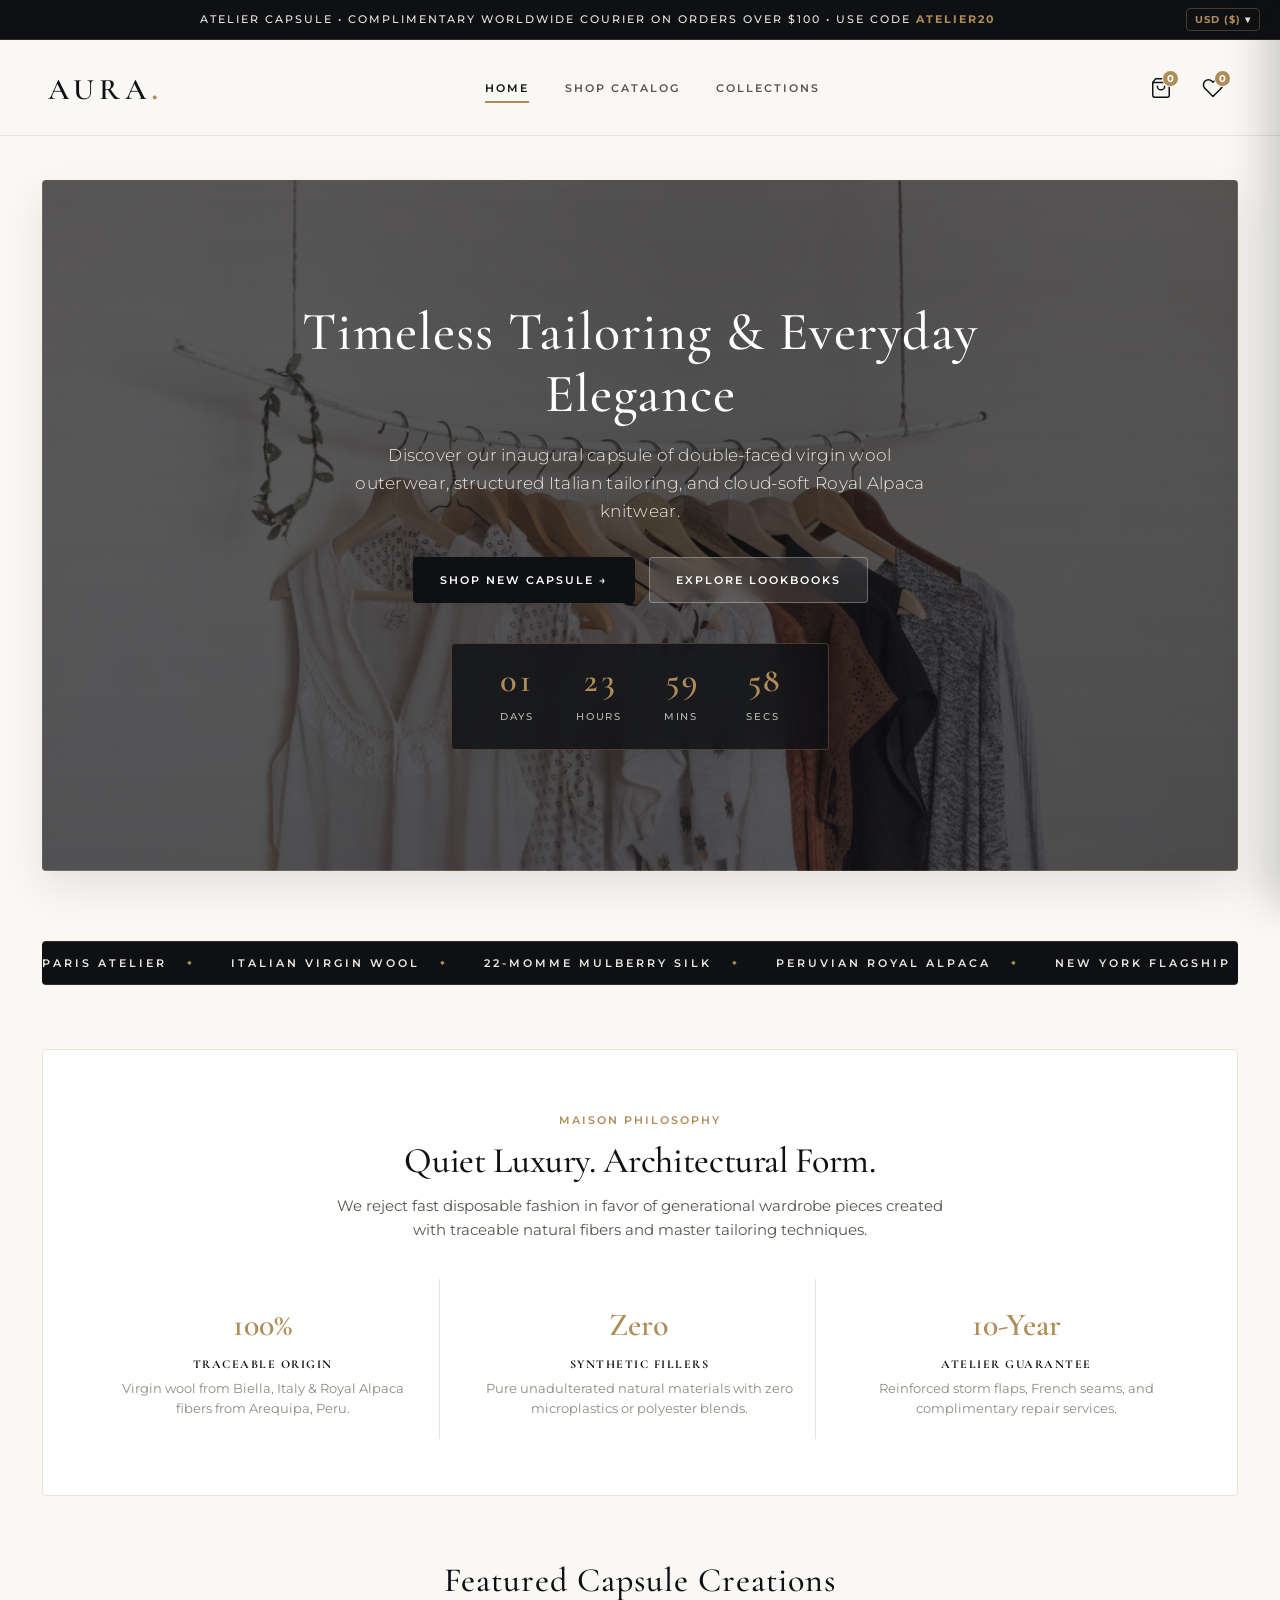
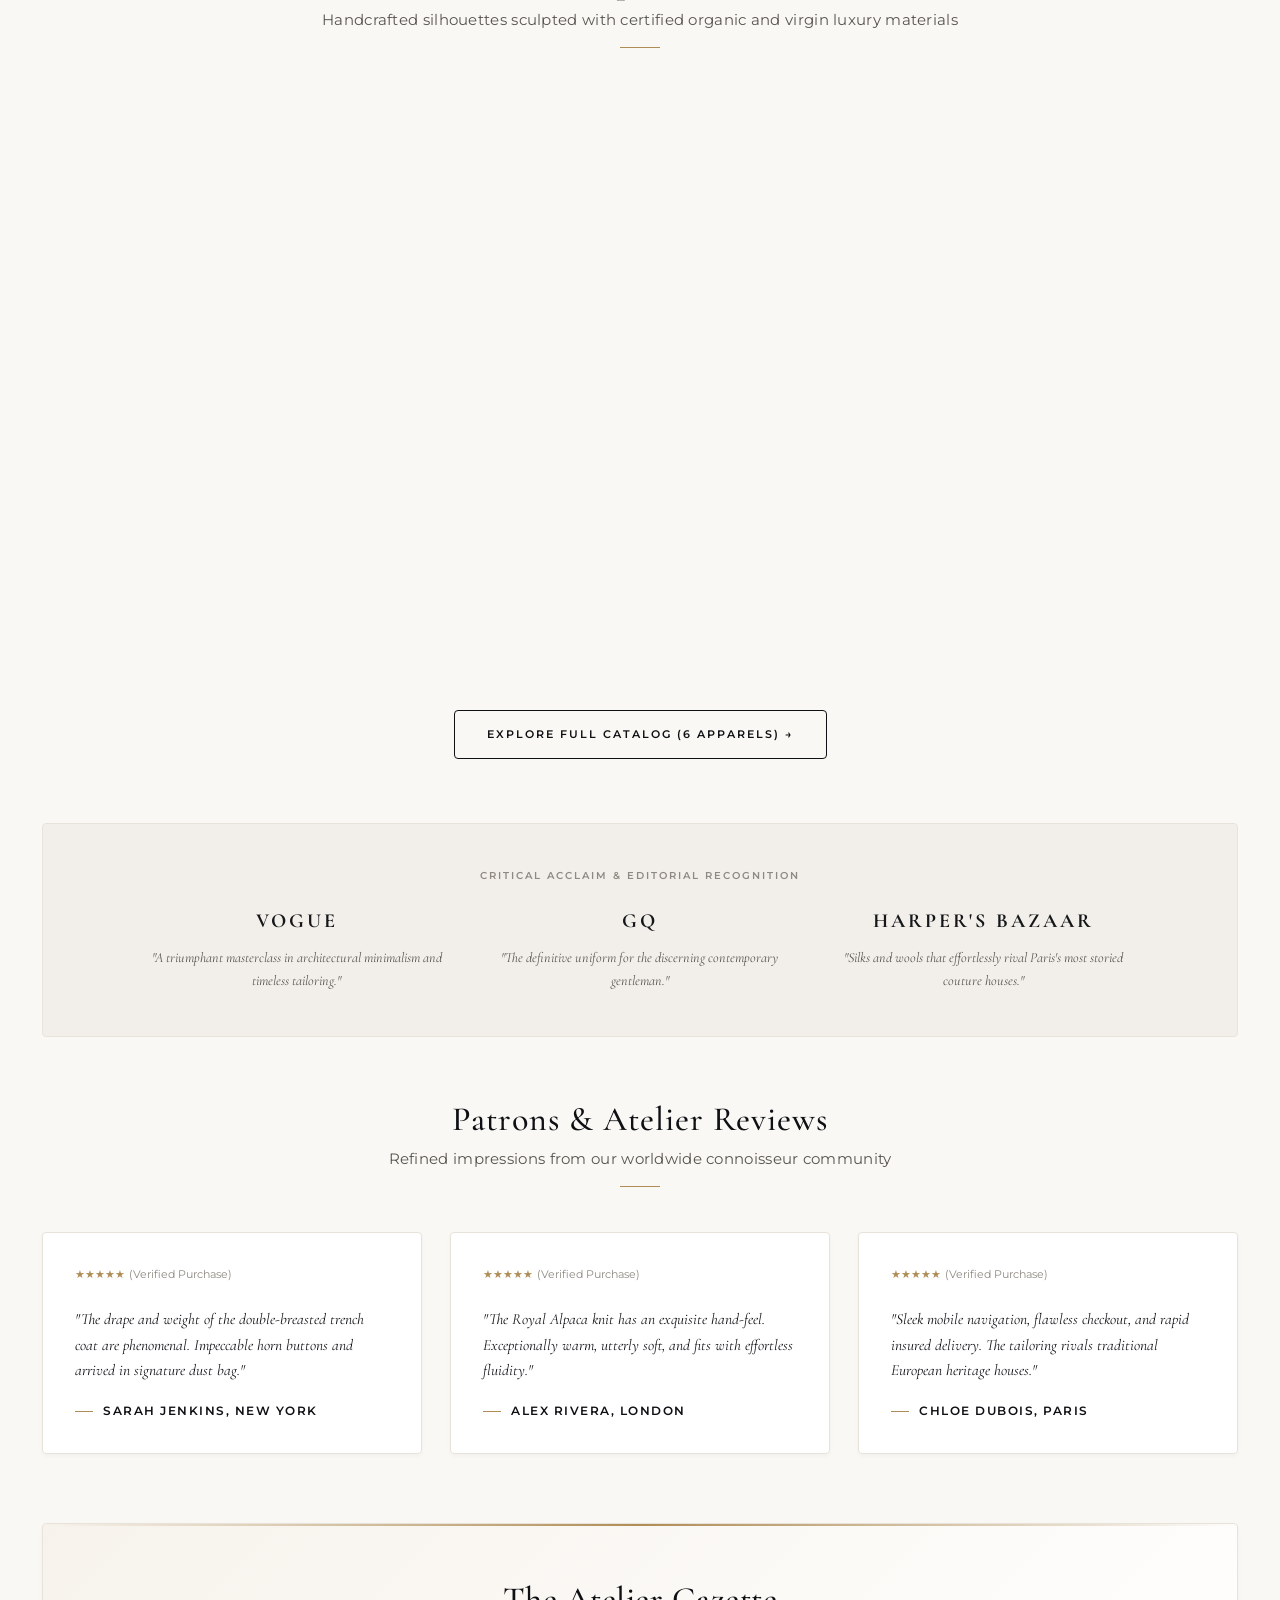
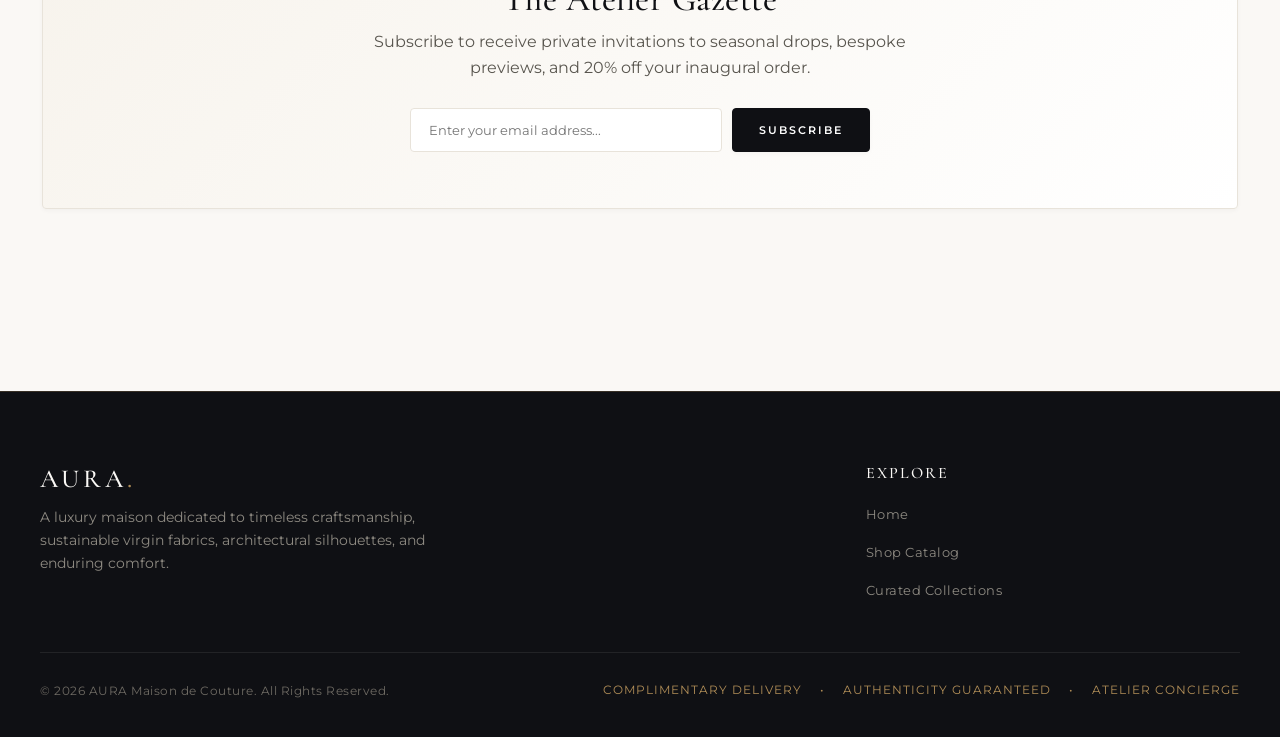
==== index.html @ 62676666 "feat: Elevate to award-winning multi-page luxury shopping experience with currency conversion, secon" ====
<!DOCTYPE html>
<html lang="en">
<head>
  <meta charset="UTF-8" />
  <meta name="viewport" content="width=device-width, initial-scale=1.0" />
  <title>AURA — Haute Couture &amp; Modern Luxury Maison</title>
  <meta name="description" content="Discover AURA: Haute couture tailoring, virgin wool outerwear, Mulberry silk garments, and luxury daily essentials." />
  <link rel="stylesheet" href="css/main.css" />
</head>
<body>

  <!-- Top Announcement Promo Bar with Luxury Currency Switcher -->
  <div class="promo-bar">
    <div class="promo-bar-container">
      <div class="promo-bar-text">
        Atelier Capsule • Complimentary Worldwide Courier on Orders Over $100 • Use Code <span>ATELIER20</span>
      </div>
      <div class="currency-selector">
        <button class="currency-btn" onclick="window.__aura.toggleCurrencyDropdown()" aria-label="Currency Selector">
          <span id="current-currency-label">USD ($)</span> ▾
        </button>
        <div class="currency-dropdown" id="currency-dropdown">
          <button type="button" onclick="window.__aura.setCurrency('USD')">USD ($) — United States</button>
          <button type="button" onclick="window.__aura.setCurrency('EUR')">EUR (€) — European Union</button>
          <button type="button" onclick="window.__aura.setCurrency('GBP')">GBP (£) — United Kingdom</button>
        </div>
      </div>
    </div>
  </div>

  <!-- Navigation Bar -->
  <header class="navbar">
    <a href="index.html" class="logo">AURA<span>.</span></a>
    
    <!-- Mobile Hamburger Button -->
    <button class="hamburger-btn" id="hamburger-btn" onclick="window.__aura.toggleMobileMenu()" aria-label="Toggle Navigation Menu">
      <span></span>
      <span></span>
      <span></span>
    </button>

    <!-- Nav Links (Desktop row / Mobile drawer) -->
    <nav class="nav-links" id="nav-links">
      <a href="index.html" class="active">Home</a>
      <a href="shop.html">Shop Catalog</a>
      <a href="collections.html">Collections</a>
    </nav>

    <!-- Cart & Wishlist Actions -->
    <div class="nav-actions">
      <!-- Shopping Bag Button -->
      <button class="nav-icon-btn" onclick="window.__aura.openCart()" aria-label="View Shopping Bag">
        <svg viewBox="0 0 24 24" fill="none" stroke="currentColor" stroke-width="1.8" stroke-linecap="round" stroke-linejoin="round">
          <path d="M6 2L3 6v14a2 2 0 0 0 2 2h14a2 2 0 0 0 2-2V6l-3-4z"></path>
          <line x1="3" y1="6" x2="21" y2="6"></line>
          <path d="M16 10a4 4 0 0 1-8 0"></path>
        </svg>
        <span class="nav-badge" id="cart-badge">0</span>
      </button>

      <!-- Wishlist Button -->
      <button class="nav-icon-btn" onclick="window.__aura.showWishlistAlert()" aria-label="View Wishlist">
        <svg viewBox="0 0 24 24" fill="none" stroke="currentColor" stroke-width="1.8" stroke-linecap="round" stroke-linejoin="round">
          <path d="M20.84 4.61a5.5 5.5 0 0 0-7.78 0L12 5.67l-1.06-1.06a5.5 5.5 0 0 0-7.78 7.78l1.06 1.06L12 21.23l7.78-7.78 1.06-1.06a5.5 5.5 0 0 0 0-7.78z"></path>
        </svg>
        <span class="nav-badge" id="wishlist-badge">0</span>
      </button>
    </div>
  </header>

  <!-- Mobile Nav Backdrop -->
  <div class="nav-backdrop" id="nav-backdrop"></div>

  <!-- Main Content Container -->
  <main class="container">
    
    <!-- Hero Banner with Countdown Timer -->
    <section class="hero reveal-on-scroll">
      <h1>Timeless Tailoring &amp; Everyday Elegance</h1>
      <p>Discover our inaugural capsule of double-faced virgin wool outerwear, structured Italian tailoring, and cloud-soft Royal Alpaca knitwear.</p>
      
      <div class="hero-actions">
        <a href="shop.html" class="btn btn-primary">Shop New Capsule →</a>
        <a href="collections.html" class="btn btn-hero-ghost">Explore Lookbooks</a>
      </div>

      <!-- Countdown Timer Box -->
      <div class="countdown-box">
        <div class="time-item">
          <span id="cd-days">02</span>
          <small>Days</small>
        </div>
        <div class="time-item">
          <span id="cd-hours">12</span>
          <small>Hours</small>
        </div>
        <div class="time-item">
          <span id="cd-mins">45</span>
          <small>Mins</small>
        </div>
        <div class="time-item">
          <span id="cd-secs">30</span>
          <small>Secs</small>
        </div>
      </div>
    </section>

    <!-- Infinitely Scrolling Luxury Ticker Marquee -->
    <div class="marquee-strip reveal-on-scroll" style="margin-bottom: clamp(36px, 6vw, 64px); border-radius: var(--radius-sm);">
      <div class="marquee-content">
        <span class="marquee-item">Paris Atelier</span>
        <span class="marquee-item">Italian Virgin Wool</span>
        <span class="marquee-item">22-Momme Mulberry Silk</span>
        <span class="marquee-item">Peruvian Royal Alpaca</span>
        <span class="marquee-item">New York Flagship</span>
        <span class="marquee-item">Handcrafted Tailoring</span>
        <span class="marquee-item">Milan Fashion House</span>
        <span class="marquee-item">Complimentary Worldwide Courier</span>
        <!-- Duplicate for seamless loop -->
        <span class="marquee-item">Paris Atelier</span>
        <span class="marquee-item">Italian Virgin Wool</span>
        <span class="marquee-item">22-Momme Mulberry Silk</span>
        <span class="marquee-item">Peruvian Royal Alpaca</span>
        <span class="marquee-item">New York Flagship</span>
        <span class="marquee-item">Handcrafted Tailoring</span>
        <span class="marquee-item">Milan Fashion House</span>
        <span class="marquee-item">Complimentary Worldwide Courier</span>
      </div>
    </div>

    <!-- Editorial Craftsmanship Philosophy -->
    <section class="reveal-on-scroll" style="background: var(--bg-card); border: 1px solid var(--border-color); border-radius: var(--radius-sm); padding: clamp(32px, 5vw, 56px) clamp(20px, 4vw, 44px); margin-bottom: clamp(36px, 6vw, 64px);">
      <div style="text-align: center; max-width: 640px; margin: 0 auto 36px;">
        <span style="font-size: 10.5px; font-weight: 600; letter-spacing: 2px; text-transform: uppercase; color: var(--accent);">Maison Philosophy</span>
        <h2 style="font-family: var(--font-serif); font-size: clamp(24px, 4vw, 36px); font-weight: 500; margin: 8px 0 12px;">Quiet Luxury. Architectural Form.</h2>
        <p style="color: var(--text-secondary); font-size: 14.5px; line-height: 1.7;">We reject fast disposable fashion in favor of generational wardrobe pieces created with traceable natural fibers and master tailoring techniques.</p>
      </div>

      <div style="display: grid; grid-template-columns: repeat(auto-fit, minmax(260px, 1fr)); gap: 24px; text-align: center;">
        <div style="padding: 20px; border-right: 1px solid var(--border-color);">
          <div style="font-family: var(--font-serif); font-size: 32px; font-weight: 600; color: var(--accent); margin-bottom: 6px;">100%</div>
          <h4 style="font-size: 12px; font-weight: 700; letter-spacing: 1.5px; text-transform: uppercase; margin-bottom: 6px;">Traceable Origin</h4>
          <p style="font-size: 13px; color: var(--text-muted); line-height: 1.6;">Virgin wool from Biella, Italy &amp; Royal Alpaca fibers from Arequipa, Peru.</p>
        </div>
        <div style="padding: 20px; border-right: 1px solid var(--border-color);">
          <div style="font-family: var(--font-serif); font-size: 32px; font-weight: 600; color: var(--accent); margin-bottom: 6px;">Zero</div>
          <h4 style="font-size: 12px; font-weight: 700; letter-spacing: 1.5px; text-transform: uppercase; margin-bottom: 6px;">Synthetic Fillers</h4>
          <p style="font-size: 13px; color: var(--text-muted); line-height: 1.6;">Pure unadulterated natural materials with zero microplastics or polyester blends.</p>
        </div>
        <div style="padding: 20px;">
          <div style="font-family: var(--font-serif); font-size: 32px; font-weight: 600; color: var(--accent); margin-bottom: 6px;">10-Year</div>
          <h4 style="font-size: 12px; font-weight: 700; letter-spacing: 1.5px; text-transform: uppercase; margin-bottom: 6px;">Atelier Guarantee</h4>
          <p style="font-size: 13px; color: var(--text-muted); line-height: 1.6;">Reinforced storm flaps, French seams, and complimentary repair services.</p>
        </div>
      </div>
    </section>

    <!-- Trending Styles Section -->
    <section>
      <div class="section-header reveal-on-scroll">
        <h2>Featured Capsule Creations</h2>
        <p>Handcrafted silhouettes sculpted with certified organic and virgin luxury materials</p>
      </div>

      <!-- 4 Product Cards rendered dynamically by home.page.js -->
      <div class="product-grid" id="home-products"></div>

      <div style="text-align: center; margin-bottom: clamp(36px, 6vw, 64px);">
        <a href="shop.html" class="btn btn-secondary" style="padding: 14px 32px;">Explore Full Catalog (6 Apparels) →</a>
      </div>
    </section>

    <!-- Press Acclaim Recognition Bar -->
    <section class="reveal-on-scroll" style="background: var(--bg-surface); border-radius: var(--radius-sm); border: 1px solid var(--border-color); padding: clamp(28px, 4vw, 44px) 24px; margin-bottom: clamp(36px, 6vw, 64px); text-align: center;">
      <span style="font-size: 10px; font-weight: 600; letter-spacing: 2px; text-transform: uppercase; color: var(--text-muted); display: block; margin-bottom: 20px;">Critical Acclaim &amp; Editorial Recognition</span>
      <div style="display: grid; grid-template-columns: repeat(auto-fit, minmax(260px, 1fr)); gap: 30px; max-width: 1000px; margin: 0 auto;">
        <div>
          <div style="font-family: var(--font-serif); font-size: 20px; font-weight: 700; letter-spacing: 3px; margin-bottom: 8px;">VOGUE</div>
          <p style="font-family: var(--font-serif); font-style: italic; font-size: 14px; color: var(--text-secondary);">"A triumphant masterclass in architectural minimalism and timeless tailoring."</p>
        </div>
        <div>
          <div style="font-family: var(--font-serif); font-size: 20px; font-weight: 700; letter-spacing: 3px; margin-bottom: 8px;">GQ</div>
          <p style="font-family: var(--font-serif); font-style: italic; font-size: 14px; color: var(--text-secondary);">"The definitive uniform for the discerning contemporary gentleman."</p>
        </div>
        <div>
          <div style="font-family: var(--font-serif); font-size: 20px; font-weight: 700; letter-spacing: 3px; margin-bottom: 8px;">HARPER'S BAZAAR</div>
          <p style="font-family: var(--font-serif); font-style: italic; font-size: 14px; color: var(--text-secondary);">"Silks and wools that effortlessly rival Paris's most storied couture houses."</p>
        </div>
      </div>
    </section>

    <!-- Client Testimonials Section -->
    <section>
      <div class="section-header reveal-on-scroll">
        <h2>Patrons &amp; Atelier Reviews</h2>
        <p>Refined impressions from our worldwide connoisseur community</p>
      </div>

      <div class="testimonials-grid">
        <div class="testimonial-card reveal-on-scroll">
          <div class="product-rating">★★★★★ <span>(Verified Purchase)</span></div>
          <p class="testimonial-quote">"The drape and weight of the double-breasted trench coat are phenomenal. Impeccable horn buttons and arrived in signature dust bag."</p>
          <div class="testimonial-author">Sarah Jenkins, New York</div>
        </div>

        <div class="testimonial-card reveal-on-scroll">
          <div class="product-rating">★★★★★ <span>(Verified Purchase)</span></div>
          <p class="testimonial-quote">"The Royal Alpaca knit has an exquisite hand-feel. Exceptionally warm, utterly soft, and fits with effortless fluidity."</p>
          <div class="testimonial-author">Alex Rivera, London</div>
        </div>

        <div class="testimonial-card reveal-on-scroll">
          <div class="product-rating">★★★★★ <span>(Verified Purchase)</span></div>
          <p class="testimonial-quote">"Sleek mobile navigation, flawless checkout, and rapid insured delivery. The tailoring rivals traditional European heritage houses."</p>
          <div class="testimonial-author">Chloe Dubois, Paris</div>
        </div>
      </div>
    </section>

    <!-- Newsletter VIP Section -->
    <section class="newsletter-box reveal-on-scroll">
      <h2>The Atelier Gazette</h2>
      <p>Subscribe to receive private invitations to seasonal drops, bespoke previews, and 20% off your inaugural order.</p>
      
      <form class="newsletter-form" onsubmit="event.preventDefault(); window.__aura.showWishlistAlert ? alert('Welcome to the Atelier Circle. Use code ATELIER20 at checkout for 20% off.') : null;">
        <input type="email" class="newsletter-input" placeholder="Enter your email address..." required aria-label="Email Address" />
        <button type="submit" class="btn btn-primary">Subscribe</button>
      </form>
    </section>

  </main>

  <!-- Site Footer -->
  <footer class="site-footer">
    <div class="footer-content">
      <div class="footer-col">
        <h3>AURA<span>.</span></h3>
        <p>
          A luxury maison dedicated to timeless craftsmanship, sustainable virgin fabrics, architectural silhouettes, and enduring comfort.
        </p>
      </div>

      <div class="footer-col">
        <h4>Explore</h4>
        <ul class="footer-links">
          <li><a href="index.html">Home</a></li>
          <li><a href="shop.html">Shop Catalog</a></li>
          <li><a href="collections.html">Curated Collections</a></li>
        </ul>
      </div>
    </div>

    <div class="footer-bottom">
      <div>&copy; 2026 AURA Maison de Couture. All Rights Reserved.</div>
      <div class="footer-badges">
        <span>Complimentary Delivery</span>
        <span>•</span>
        <span>Authenticity Guaranteed</span>
        <span>•</span>
        <span>Atelier Concierge</span>
      </div>
    </div>
  </footer>

  <!-- Slide-out Shopping Cart Drawer -->
  <div class="drawer-backdrop" id="drawer-backdrop" onclick="window.__aura.closeCart()"></div>
  <aside class="cart-drawer" id="cart-drawer" aria-label="Shopping Bag">
    <div class="drawer-header">
      <h3>Shopping Bag</h3>
      <button class="drawer-close-btn" onclick="window.__aura.closeCart()" aria-label="Close Shopping Bag">&times;</button>
    </div>
    <div id="cart-shipping-notice"></div>
    <div class="drawer-body" id="cart-items-list"></div>
    <div class="drawer-footer">
      <div class="cart-total-row">
        <span>Subtotal</span>
        <span id="cart-total-price">$0.00</span>
      </div>
      <div class="cart-tax-note">Complimentary signature packaging &amp; insured courier delivery included</div>
      <button class="btn btn-primary" style="width: 100%; padding: 15px;" onclick="window.__aura.checkout()">
        Proceed to Checkout →
      </button>
    </div>
  </aside>

  <!-- Toast Notification Container -->
  <div class="toast-container" id="toast-container"></div>

  <!-- Master JavaScript ES Module Entry Point -->
  <script type="module" src="js/app.js"></script>
</body>
</html>
---- css/main.css ----
/*
  =============================================
  MASTER STYLESHEET BUNDLE (main.css)
  
  Imports all stylesheets in the proper architectural order:
  1. Base layer (Variables, Reset)
  2. Components layer (Navbar, Buttons, Cards, Drawer, Marquee, Modal, Toast, Footer)
  3. Pages layer (Home, Shop, Product, Collections)
  =============================================
*/

/* 1. Base Layer */
@import url("./base/variables.css");
@import url("./base/reset.css");

/* 2. Components Layer */
@import url("./components/navbar.css");
@import url("./components/buttons.css");
@import url("./components/product-card.css");
@import url("./components/cart-drawer.css");
@import url("./components/marquee.css");
@import url("./components/modal.css");
@import url("./components/toast.css");
@import url("./components/footer.css");

/* 3. Pages Layer */
@import url("./pages/home.css");
@import url("./pages/shop.css");
@import url("./pages/product.css");
@import url("./pages/collections.css");
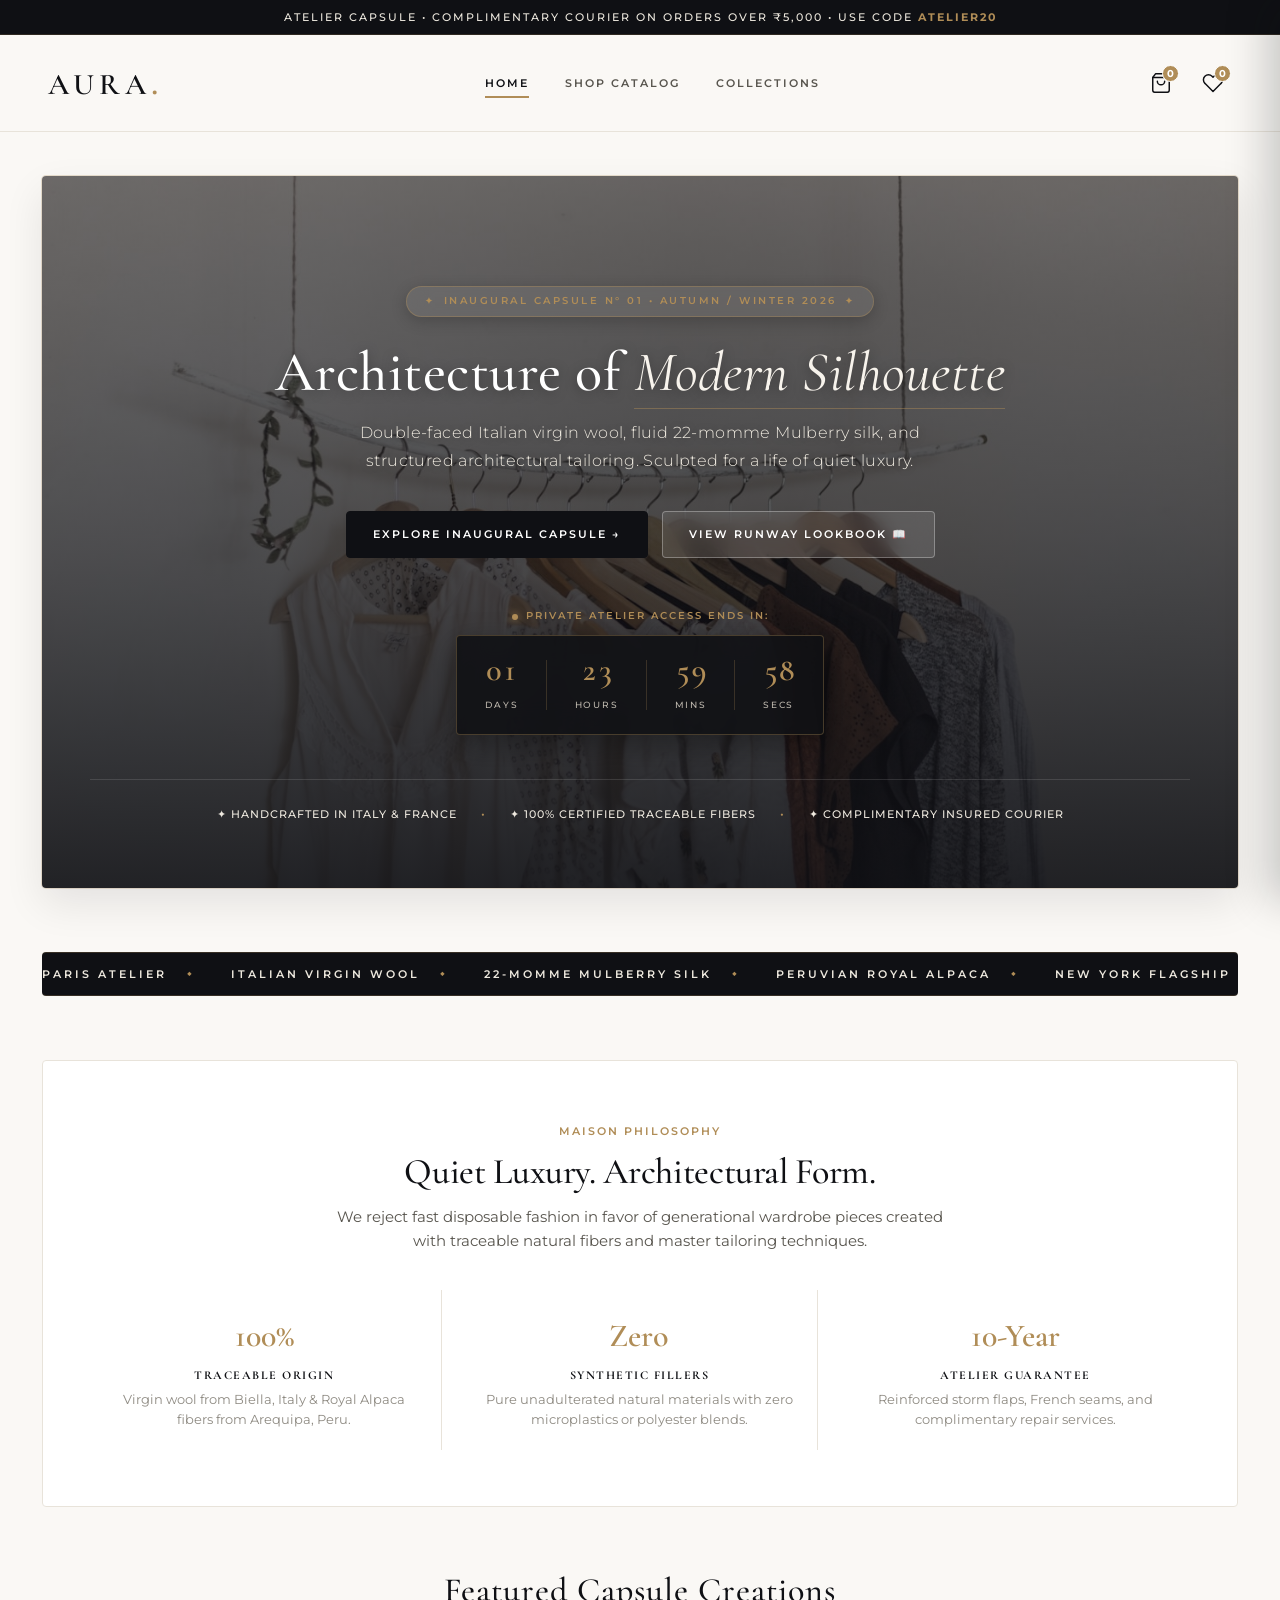
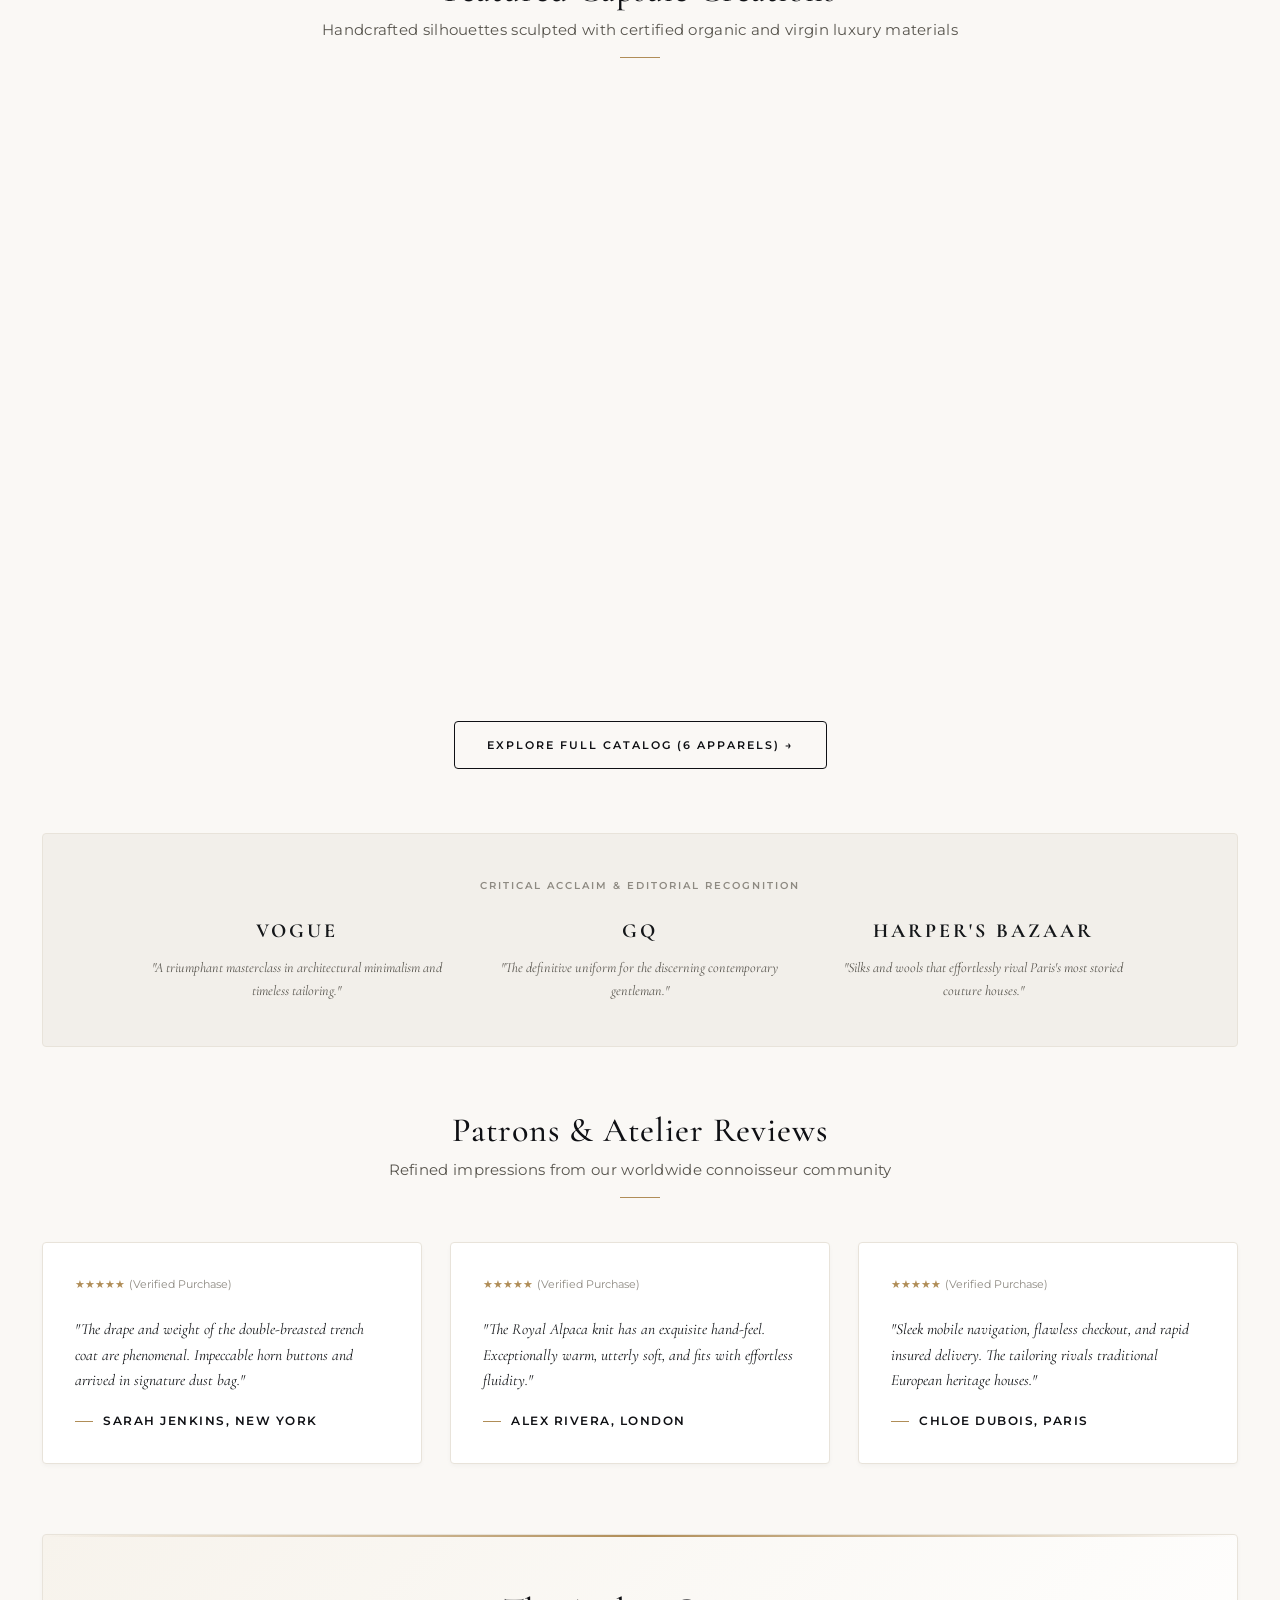
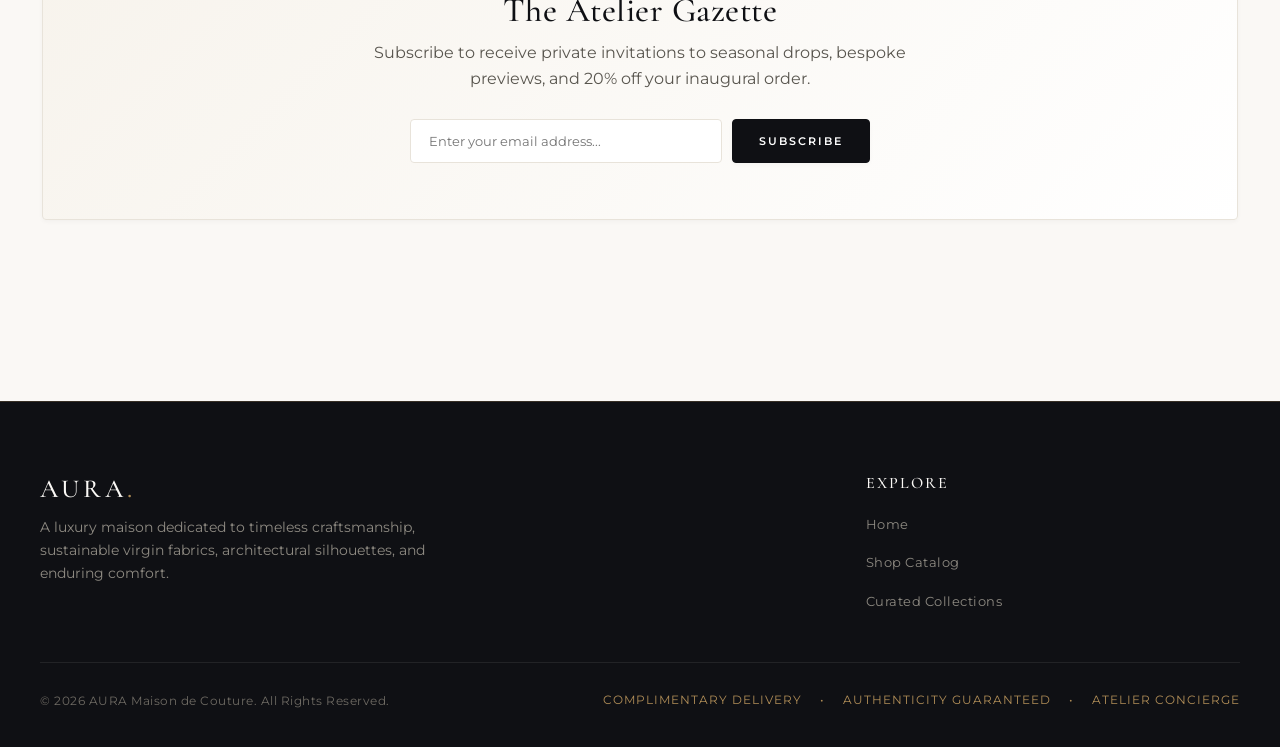
==== commit 426eef80: "feat: Switch pricing exclusively to INR and eliminate mobile horizontal scroll" ====
--- a/index.html
+++ b/index.html
@@ -9,21 +9,11 @@
 </head>
 <body>
 
-  <!-- Top Announcement Promo Bar with Luxury Currency Switcher -->
+  <!-- Top Announcement Promo Bar -->
   <div class="promo-bar">
     <div class="promo-bar-container">
       <div class="promo-bar-text">
-        Atelier Capsule • Complimentary Worldwide Courier on Orders Over $100 • Use Code <span>ATELIER20</span>
-      </div>
-      <div class="currency-selector">
-        <button class="currency-btn" onclick="window.__aura.toggleCurrencyDropdown()" aria-label="Currency Selector">
-          <span id="current-currency-label">USD ($)</span> ▾
-        </button>
-        <div class="currency-dropdown" id="currency-dropdown">
-          <button type="button" onclick="window.__aura.setCurrency('USD')">USD ($) — United States</button>
-          <button type="button" onclick="window.__aura.setCurrency('EUR')">EUR (€) — European Union</button>
-          <button type="button" onclick="window.__aura.setCurrency('GBP')">GBP (£) — United Kingdom</button>
-        </div>
+        Atelier Capsule • Complimentary Courier on Orders Over ₹5,000 • Use Code <span>ATELIER20</span>
       </div>
     </div>
   </div>
@@ -74,34 +64,52 @@
   <!-- Main Content Container -->
   <main class="container">
     
-    <!-- Hero Banner with Countdown Timer -->
+    <!-- Elevated Haute Couture Hero Banner with Countdown Timer -->
     <section class="hero reveal-on-scroll">
-      <h1>Timeless Tailoring &amp; Everyday Elegance</h1>
-      <p>Discover our inaugural capsule of double-faced virgin wool outerwear, structured Italian tailoring, and cloud-soft Royal Alpaca knitwear.</p>
+      <div class="hero-capsule-tag">
+        <span>✦</span> INAUGURAL CAPSULE N° 01 • AUTUMN / WINTER 2026 <span>✦</span>
+      </div>
+
+      <h1>Architecture of <span class="hero-italic">Modern Silhouette</span></h1>
+      <p>Double-faced Italian virgin wool, fluid 22-momme Mulberry silk, and structured architectural tailoring. Sculpted for a life of quiet luxury.</p>
       
       <div class="hero-actions">
-        <a href="shop.html" class="btn btn-primary">Shop New Capsule →</a>
-        <a href="collections.html" class="btn btn-hero-ghost">Explore Lookbooks</a>
-      </div>
-
-      <!-- Countdown Timer Box -->
-      <div class="countdown-box">
-        <div class="time-item">
-          <span id="cd-days">02</span>
-          <small>Days</small>
-        </div>
-        <div class="time-item">
-          <span id="cd-hours">12</span>
-          <small>Hours</small>
-        </div>
-        <div class="time-item">
-          <span id="cd-mins">45</span>
-          <small>Mins</small>
-        </div>
-        <div class="time-item">
-          <span id="cd-secs">30</span>
-          <small>Secs</small>
-        </div>
+        <a href="shop.html" class="btn btn-primary">Explore Inaugural Capsule →</a>
+        <a href="collections.html" class="btn btn-hero-ghost">View Runway Lookbook 📖</a>
+      </div>
+
+      <!-- Haute Couture Countdown Console -->
+      <div class="hero-countdown-wrapper">
+        <div class="countdown-label">
+          <span class="pulse-beacon"></span> PRIVATE ATELIER ACCESS ENDS IN:
+        </div>
+        <div class="countdown-box">
+          <div class="time-item">
+            <span id="cd-days">02</span>
+            <small>Days</small>
+          </div>
+          <div class="time-item">
+            <span id="cd-hours">12</span>
+            <small>Hours</small>
+          </div>
+          <div class="time-item">
+            <span id="cd-mins">45</span>
+            <small>Mins</small>
+          </div>
+          <div class="time-item">
+            <span id="cd-secs">30</span>
+            <small>Secs</small>
+          </div>
+        </div>
+      </div>
+
+      <!-- Hero Trust Highlight Bar -->
+      <div class="hero-trust-bar">
+        <span>✦ Handcrafted in Italy &amp; France</span>
+        <span class="hero-trust-divider">•</span>
+        <span>✦ 100% Certified Traceable Fibers</span>
+        <span class="hero-trust-divider">•</span>
+        <span>✦ Complimentary Insured Courier</span>
       </div>
     </section>
 
@@ -136,18 +144,18 @@
         <p style="color: var(--text-secondary); font-size: 14.5px; line-height: 1.7;">We reject fast disposable fashion in favor of generational wardrobe pieces created with traceable natural fibers and master tailoring techniques.</p>
       </div>
 
-      <div style="display: grid; grid-template-columns: repeat(auto-fit, minmax(260px, 1fr)); gap: 24px; text-align: center;">
-        <div style="padding: 20px; border-right: 1px solid var(--border-color);">
+      <div class="craftsmanship-grid">
+        <div class="craftsmanship-col">
           <div style="font-family: var(--font-serif); font-size: 32px; font-weight: 600; color: var(--accent); margin-bottom: 6px;">100%</div>
           <h4 style="font-size: 12px; font-weight: 700; letter-spacing: 1.5px; text-transform: uppercase; margin-bottom: 6px;">Traceable Origin</h4>
           <p style="font-size: 13px; color: var(--text-muted); line-height: 1.6;">Virgin wool from Biella, Italy &amp; Royal Alpaca fibers from Arequipa, Peru.</p>
         </div>
-        <div style="padding: 20px; border-right: 1px solid var(--border-color);">
+        <div class="craftsmanship-col">
           <div style="font-family: var(--font-serif); font-size: 32px; font-weight: 600; color: var(--accent); margin-bottom: 6px;">Zero</div>
           <h4 style="font-size: 12px; font-weight: 700; letter-spacing: 1.5px; text-transform: uppercase; margin-bottom: 6px;">Synthetic Fillers</h4>
           <p style="font-size: 13px; color: var(--text-muted); line-height: 1.6;">Pure unadulterated natural materials with zero microplastics or polyester blends.</p>
         </div>
-        <div style="padding: 20px;">
+        <div class="craftsmanship-col">
           <div style="font-family: var(--font-serif); font-size: 32px; font-weight: 600; color: var(--accent); margin-bottom: 6px;">10-Year</div>
           <h4 style="font-size: 12px; font-weight: 700; letter-spacing: 1.5px; text-transform: uppercase; margin-bottom: 6px;">Atelier Guarantee</h4>
           <p style="font-size: 13px; color: var(--text-muted); line-height: 1.6;">Reinforced storm flaps, French seams, and complimentary repair services.</p>
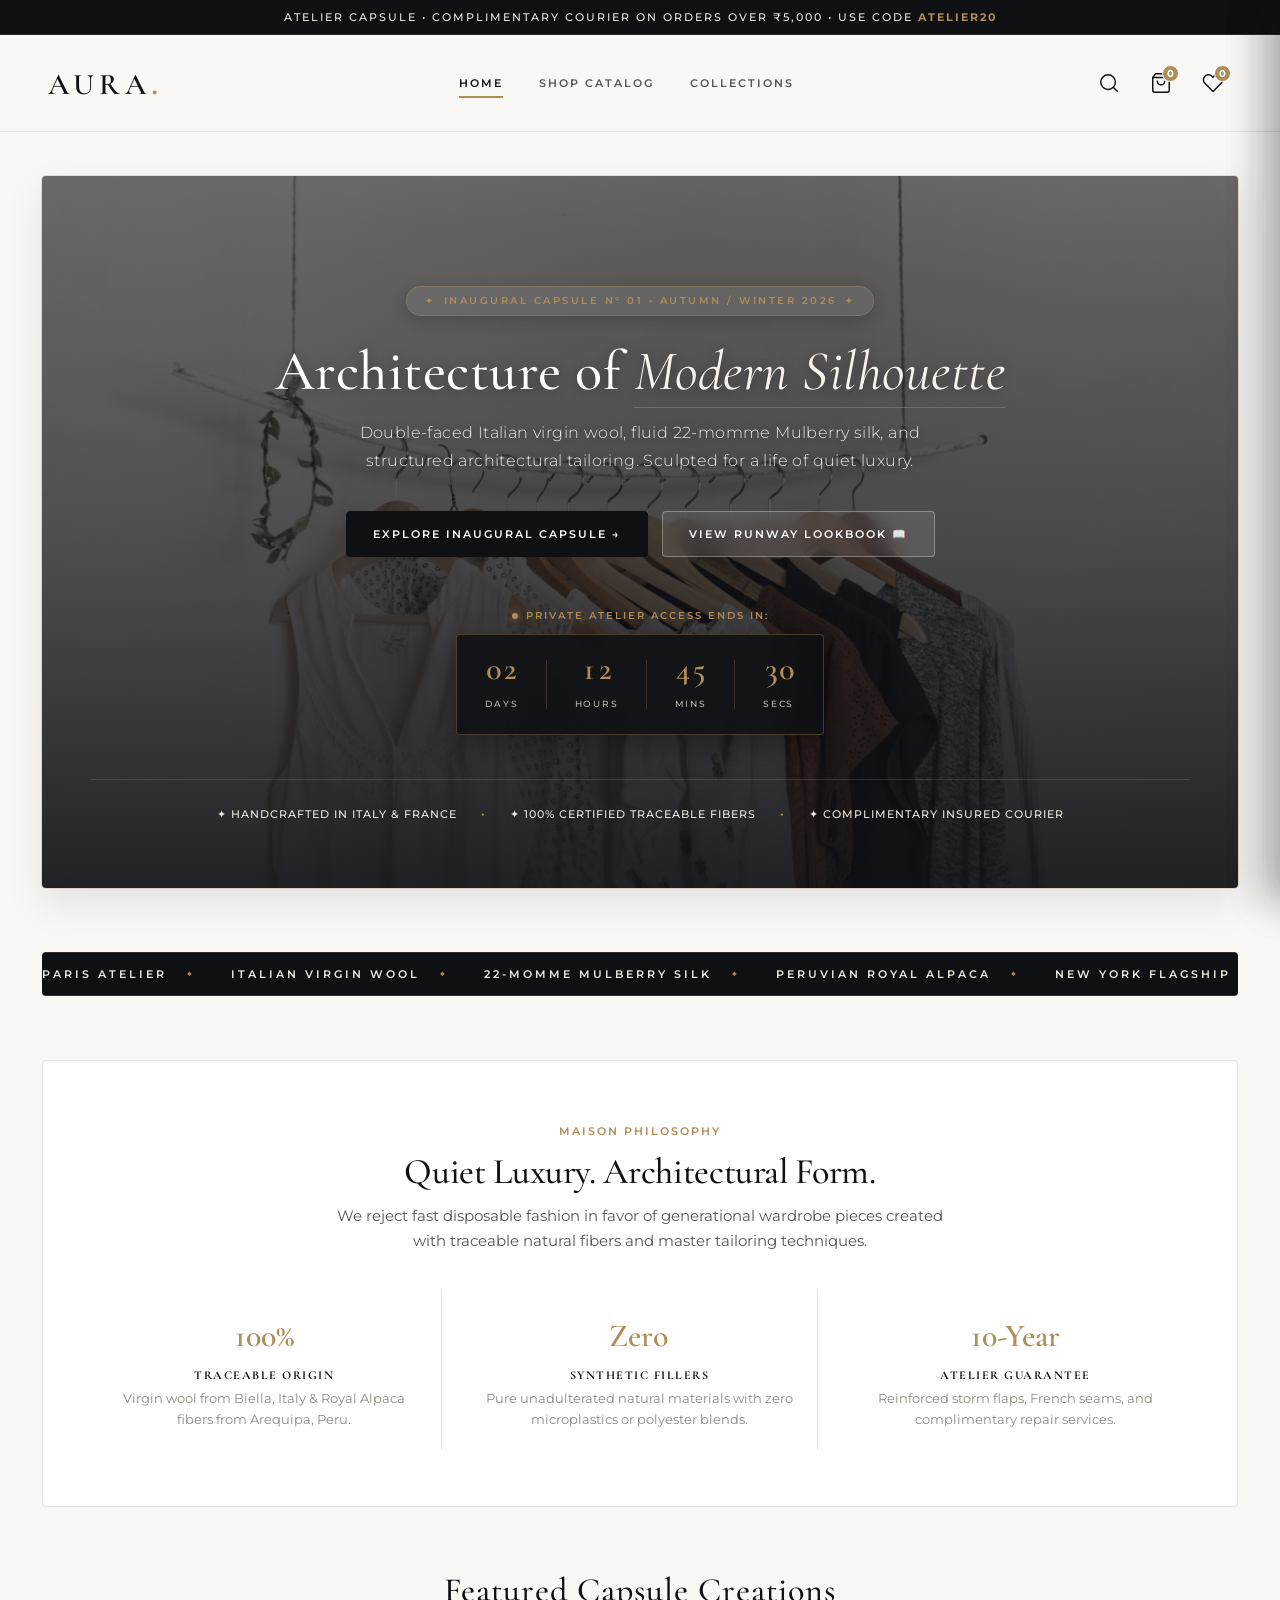
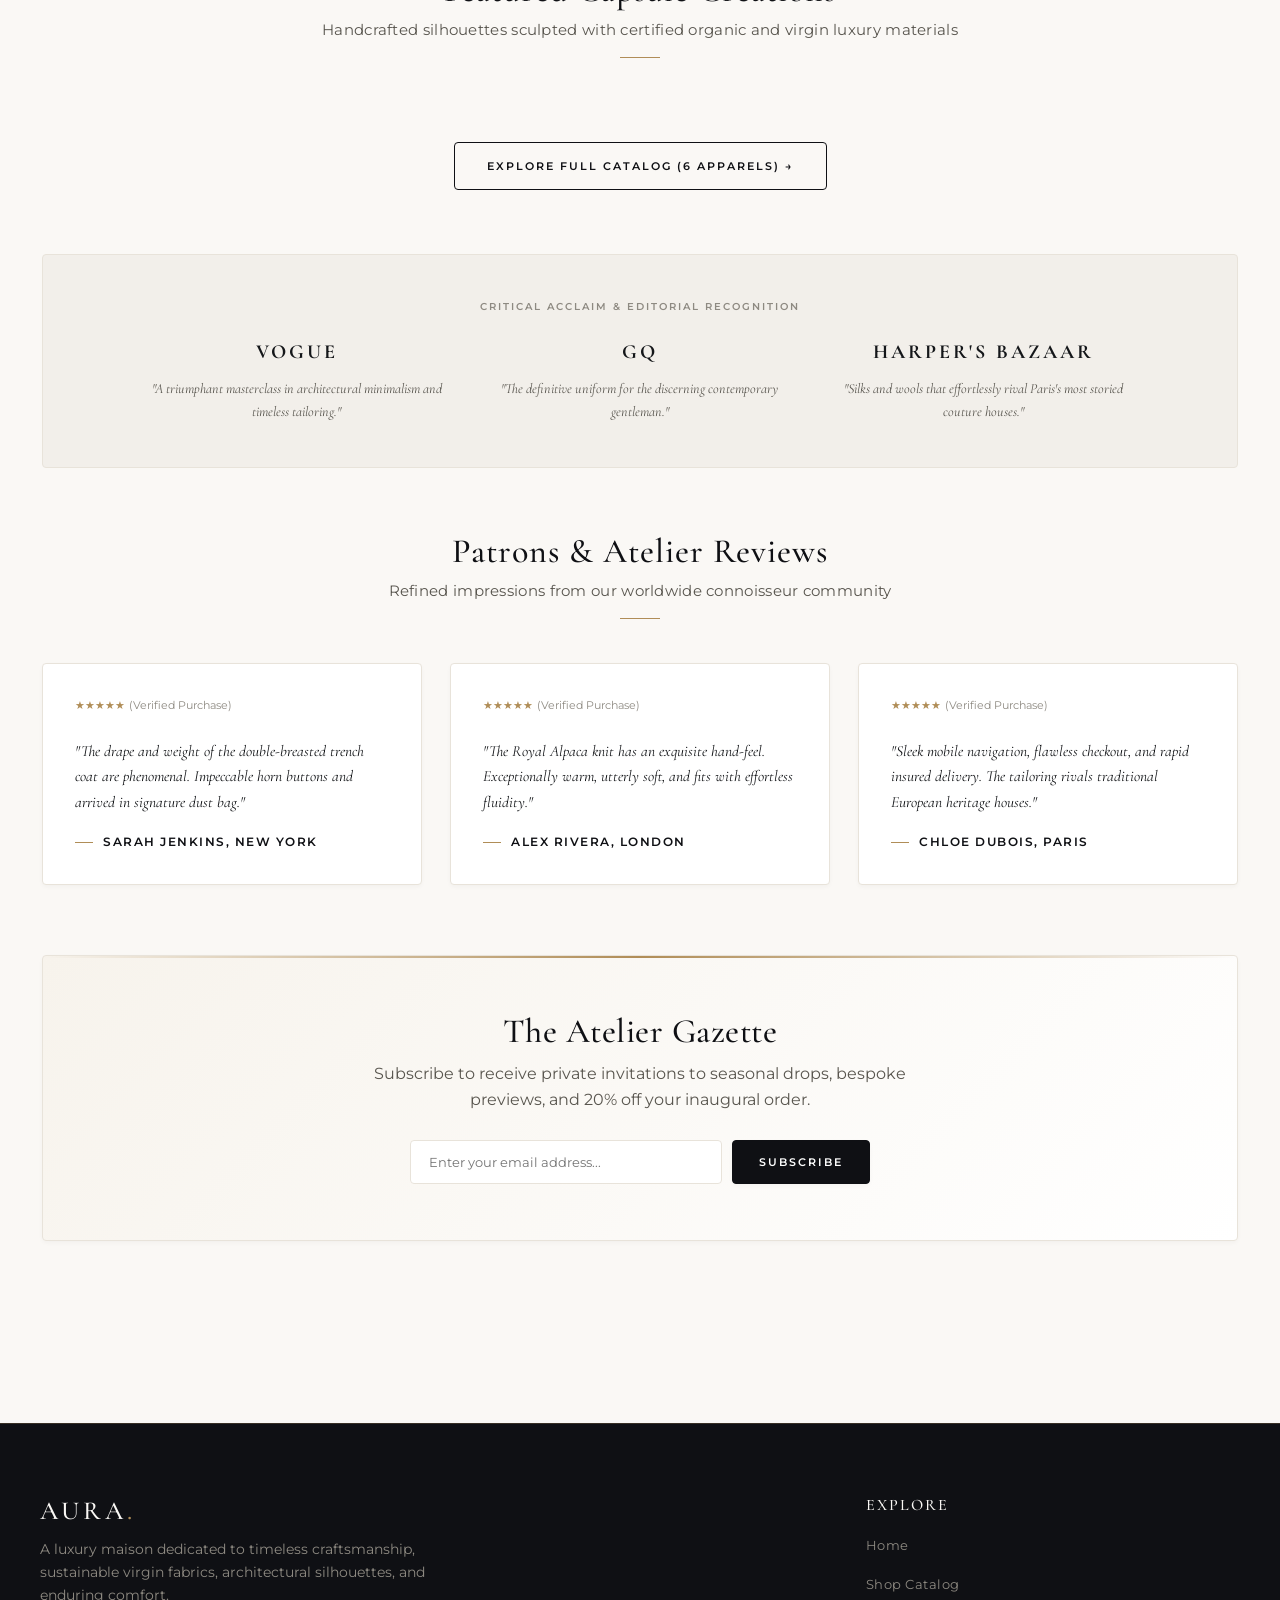
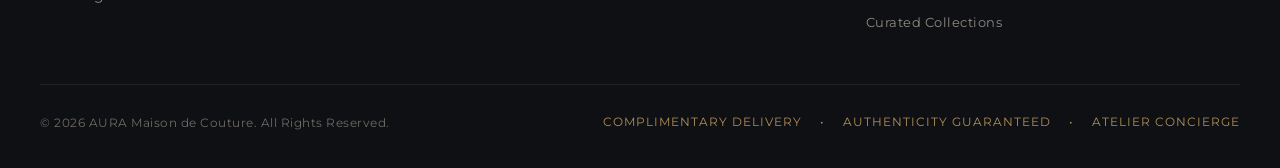
==== commit ec6d1457: "feat: Elevate to top award-winning luxury UI with Live Search, Quick View, Wishlist Drawer, Promo En" ====
--- a/index.html
+++ b/index.html
@@ -38,6 +38,14 @@
 
     <!-- Cart & Wishlist Actions -->
     <div class="nav-actions">
+      <!-- Instant Search Trigger -->
+      <button class="nav-icon-btn" onclick="window.__aura.openSearch()" aria-label="Search Catalog" title="Search (Press /)">
+        <svg viewBox="0 0 24 24" fill="none" stroke="currentColor" stroke-width="1.8" stroke-linecap="round" stroke-linejoin="round">
+          <circle cx="11" cy="11" r="8"></circle>
+          <line x1="21" y1="21" x2="16.65" y2="16.65"></line>
+        </svg>
+      </button>
+
       <!-- Shopping Bag Button -->
       <button class="nav-icon-btn" onclick="window.__aura.openCart()" aria-label="View Shopping Bag">
         <svg viewBox="0 0 24 24" fill="none" stroke="currentColor" stroke-width="1.8" stroke-linecap="round" stroke-linejoin="round">
@@ -49,7 +57,7 @@
       </button>
 
       <!-- Wishlist Button -->
-      <button class="nav-icon-btn" onclick="window.__aura.showWishlistAlert()" aria-label="View Wishlist">
+      <button class="nav-icon-btn" onclick="window.__aura.openWishlist()" aria-label="View Wishlist">
         <svg viewBox="0 0 24 24" fill="none" stroke="currentColor" stroke-width="1.8" stroke-linecap="round" stroke-linejoin="round">
           <path d="M20.84 4.61a5.5 5.5 0 0 0-7.78 0L12 5.67l-1.06-1.06a5.5 5.5 0 0 0-7.78 7.78l1.06 1.06L12 21.23l7.78-7.78 1.06-1.06a5.5 5.5 0 0 0 0-7.78z"></path>
         </svg>
@@ -230,7 +238,7 @@
       <h2>The Atelier Gazette</h2>
       <p>Subscribe to receive private invitations to seasonal drops, bespoke previews, and 20% off your inaugural order.</p>
       
-      <form class="newsletter-form" onsubmit="event.preventDefault(); window.__aura.showWishlistAlert ? alert('Welcome to the Atelier Circle. Use code ATELIER20 at checkout for 20% off.') : null;">
+      <form class="newsletter-form" onsubmit="window.__aura.subscribeNewsletter(event)">
         <input type="email" class="newsletter-input" placeholder="Enter your email address..." required aria-label="Email Address" />
         <button type="submit" class="btn btn-primary">Subscribe</button>
       </form>
@@ -279,10 +287,12 @@
     </div>
     <div id="cart-shipping-notice"></div>
     <div class="drawer-body" id="cart-items-list"></div>
-    <div class="drawer-footer">
+    <div class="drawer-footer" id="cart-drawer-footer">
+      <div id="cart-promo-wrapper" class="promo-section"></div>
+      <div id="cart-breakdown"></div>
       <div class="cart-total-row">
-        <span>Subtotal</span>
-        <span id="cart-total-price">$0.00</span>
+        <span>Grand Total</span>
+        <span id="cart-total-price">₹0</span>
       </div>
       <div class="cart-tax-note">Complimentary signature packaging &amp; insured courier delivery included</div>
       <button class="btn btn-primary" style="width: 100%; padding: 15px;" onclick="window.__aura.checkout()">
@@ -291,6 +301,43 @@
     </div>
   </aside>
 
+  <!-- Slide-out Wishlist Drawer -->
+  <div class="drawer-backdrop" id="wishlist-backdrop" onclick="window.__aura.closeWishlist()"></div>
+  <aside class="wishlist-drawer" id="wishlist-drawer" aria-label="Wishlist Drawer">
+    <div class="drawer-header">
+      <h3>Saved Wishlist</h3>
+      <button class="drawer-close-btn" onclick="window.__aura.closeWishlist()" aria-label="Close Wishlist">&times;</button>
+    </div>
+    <div class="drawer-body" id="wishlist-items-list"></div>
+  </aside>
+
+  <!-- Live Search Overlay -->
+  <div class="search-modal-backdrop" id="search-modal-backdrop">
+    <div class="search-modal-box">
+      <div class="search-modal-header">
+        <svg width="20" height="20" viewBox="0 0 24 24" fill="none" stroke="currentColor" stroke-width="2" stroke-linecap="round" stroke-linejoin="round">
+          <circle cx="11" cy="11" r="8"></circle>
+          <line x1="21" y1="21" x2="16.65" y2="16.65"></line>
+        </svg>
+        <input type="text" class="search-modal-input" id="search-modal-input" placeholder="Search creations, coats, silk, wool..." aria-label="Search Catalog" />
+        <button class="search-modal-close" onclick="window.__aura.closeSearch()" aria-label="Close Search">&times;</button>
+      </div>
+      <div class="search-modal-results" id="search-modal-results"></div>
+      <div class="search-modal-footer">
+        <span>Instant Atelier Live Search</span>
+        <span>Press <kbd class="search-kbd">ESC</kbd> to close</span>
+      </div>
+    </div>
+  </div>
+
+  <!-- Quick View Modal -->
+  <div class="quick-view-backdrop" id="quick-view-backdrop">
+    <div class="quick-view-modal">
+      <button class="quick-view-close" onclick="window.__aura.closeQuickView()" aria-label="Close Quick View">&times;</button>
+      <div id="quick-view-content" style="display: contents;"></div>
+    </div>
+  </div>
+
   <!-- Toast Notification Container -->
   <div class="toast-container" id="toast-container"></div>
 
--- a/css/main.css
+++ b/css/main.css
@@ -22,6 +22,10 @@
 @import url("./components/modal.css");
 @import url("./components/toast.css");
 @import url("./components/footer.css");
+@import url("./components/quick-view.css");
+@import url("./components/search-modal.css");
+@import url("./components/wishlist-drawer.css");
+@import url("./components/cursor.css");
 
 /* 3. Pages Layer */
 @import url("./pages/home.css");
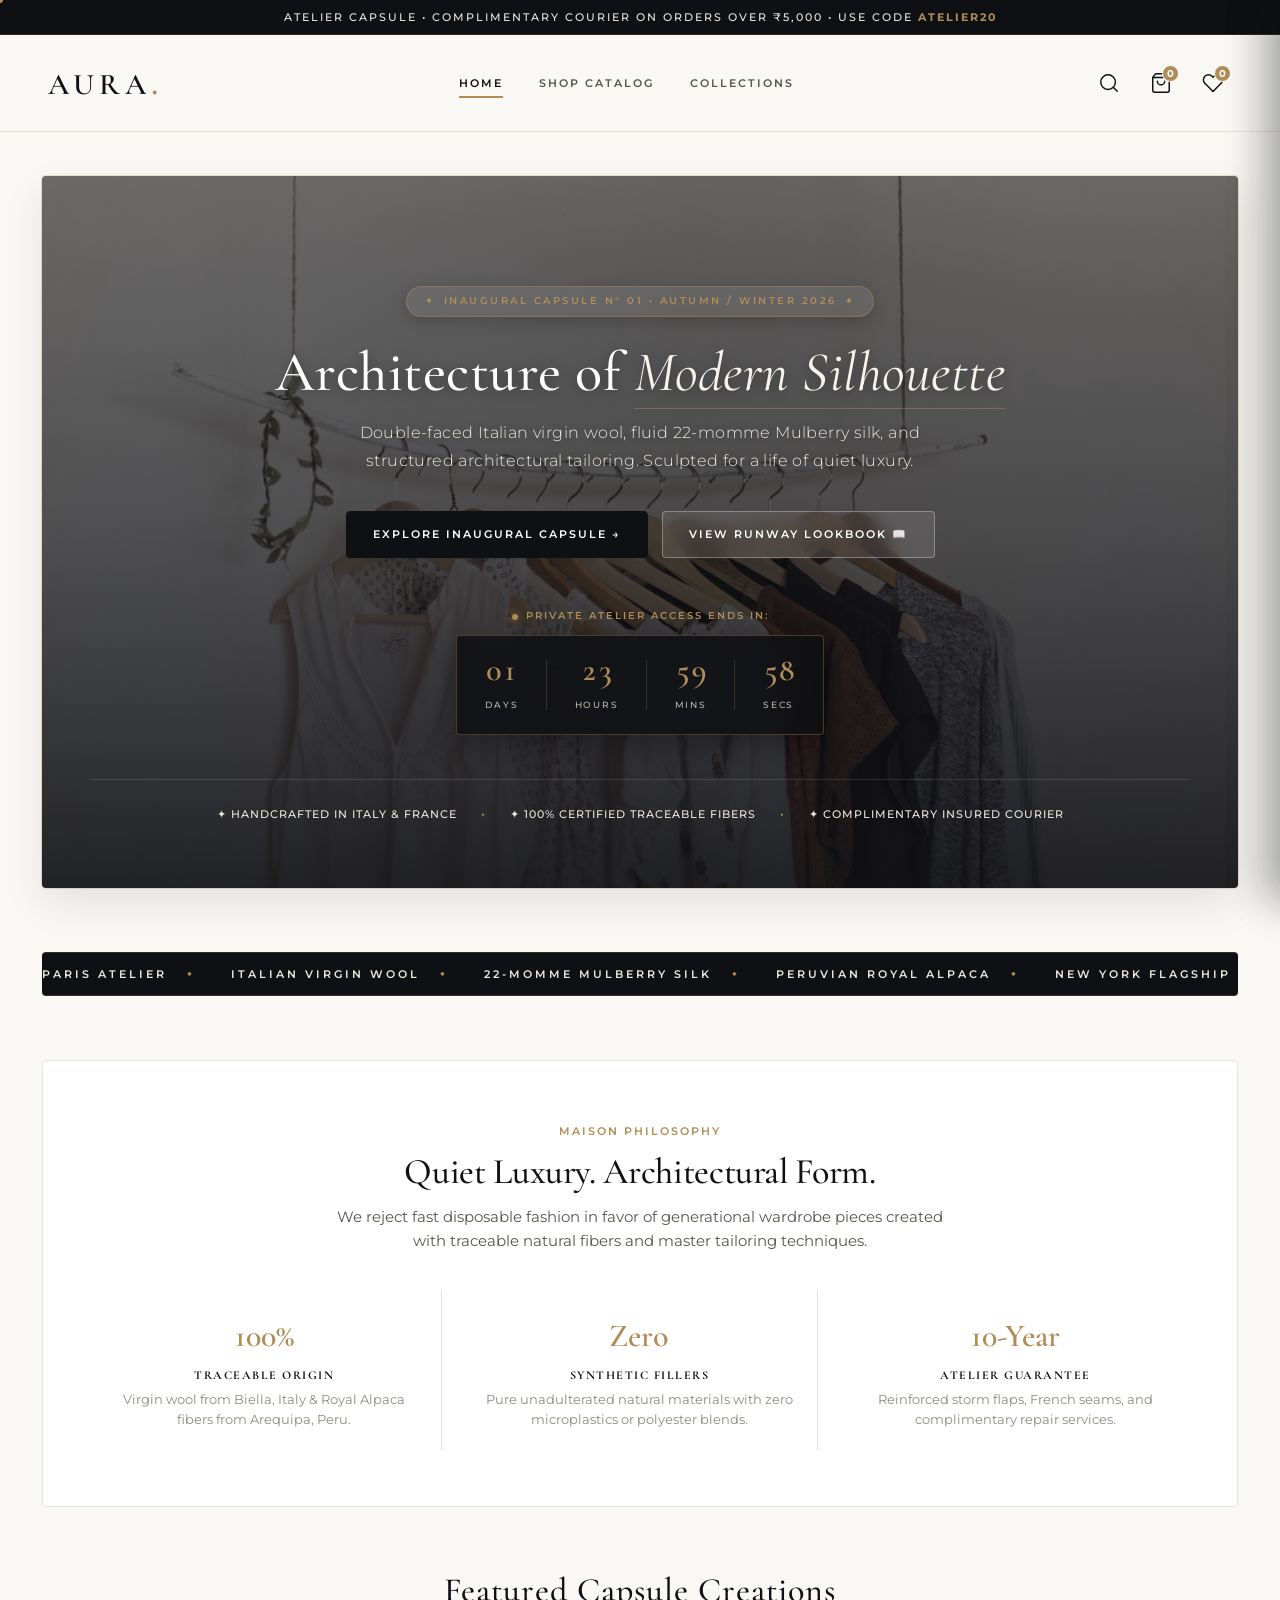
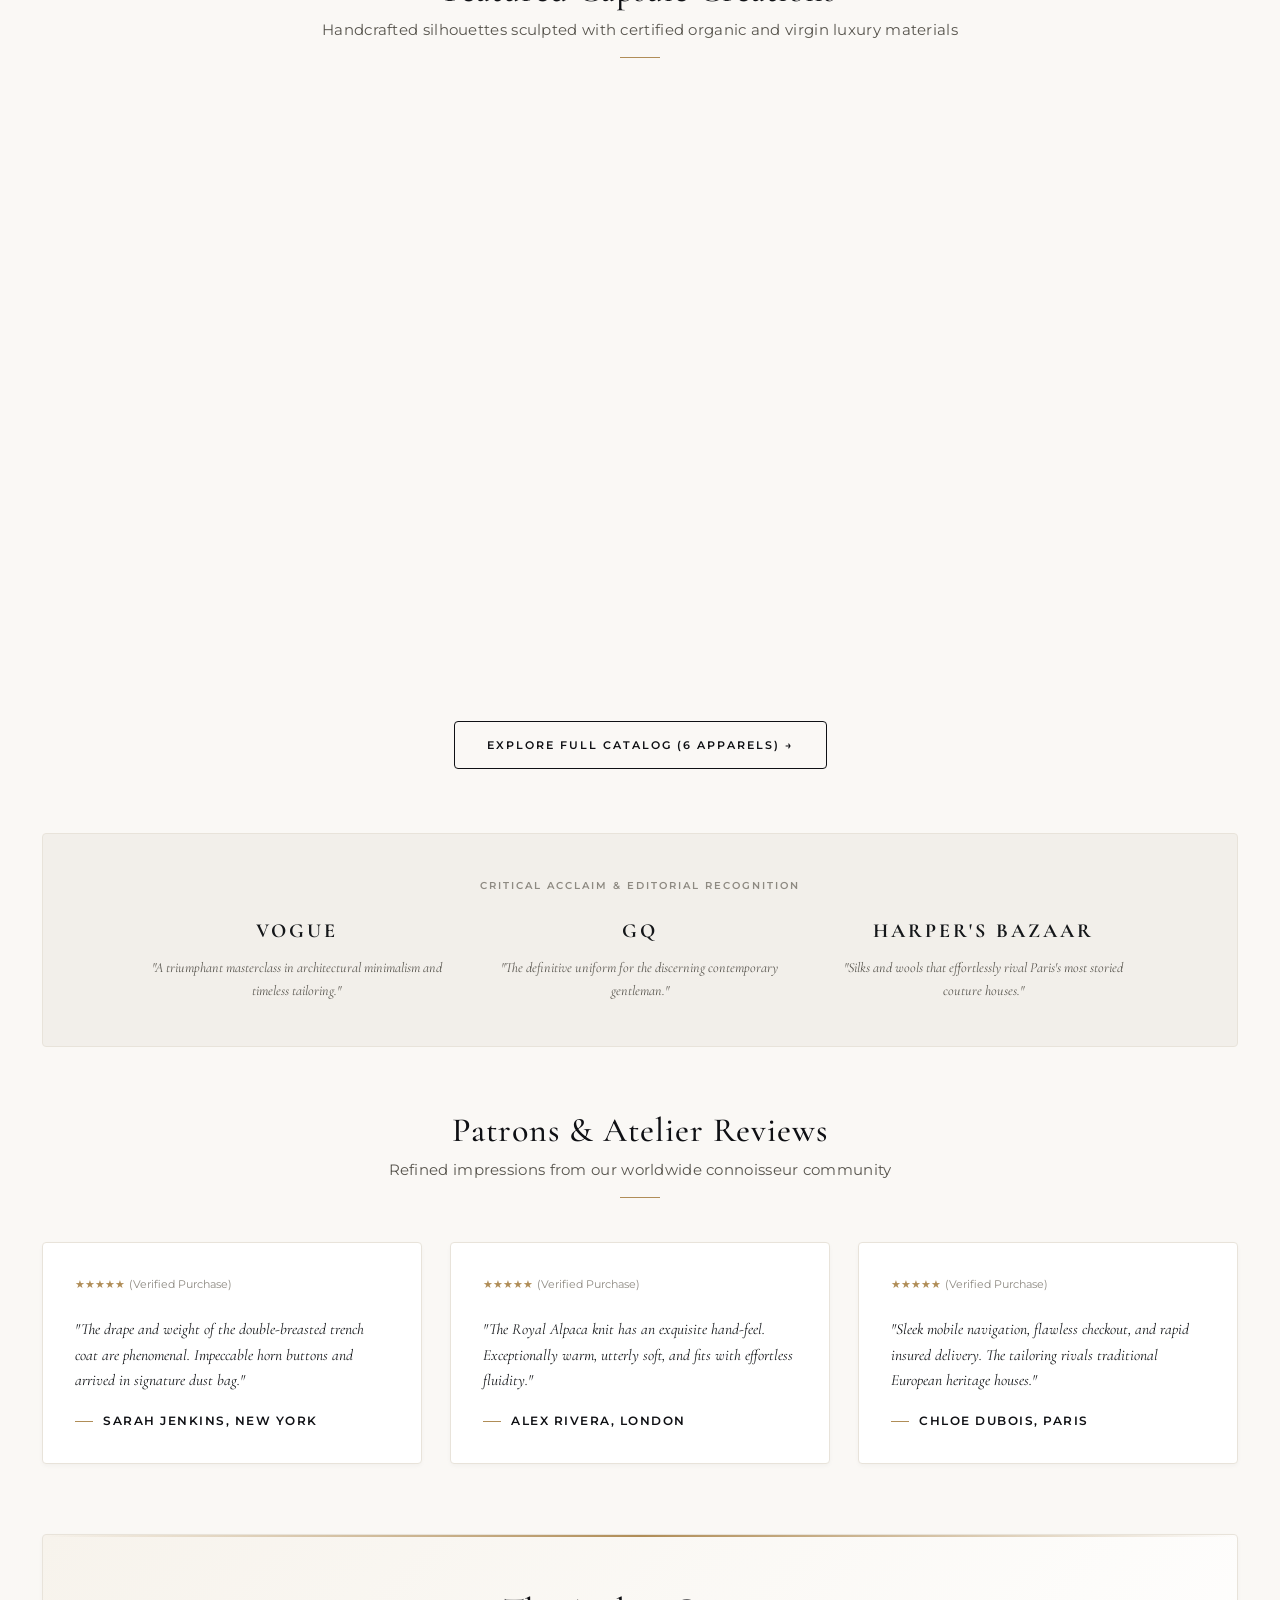
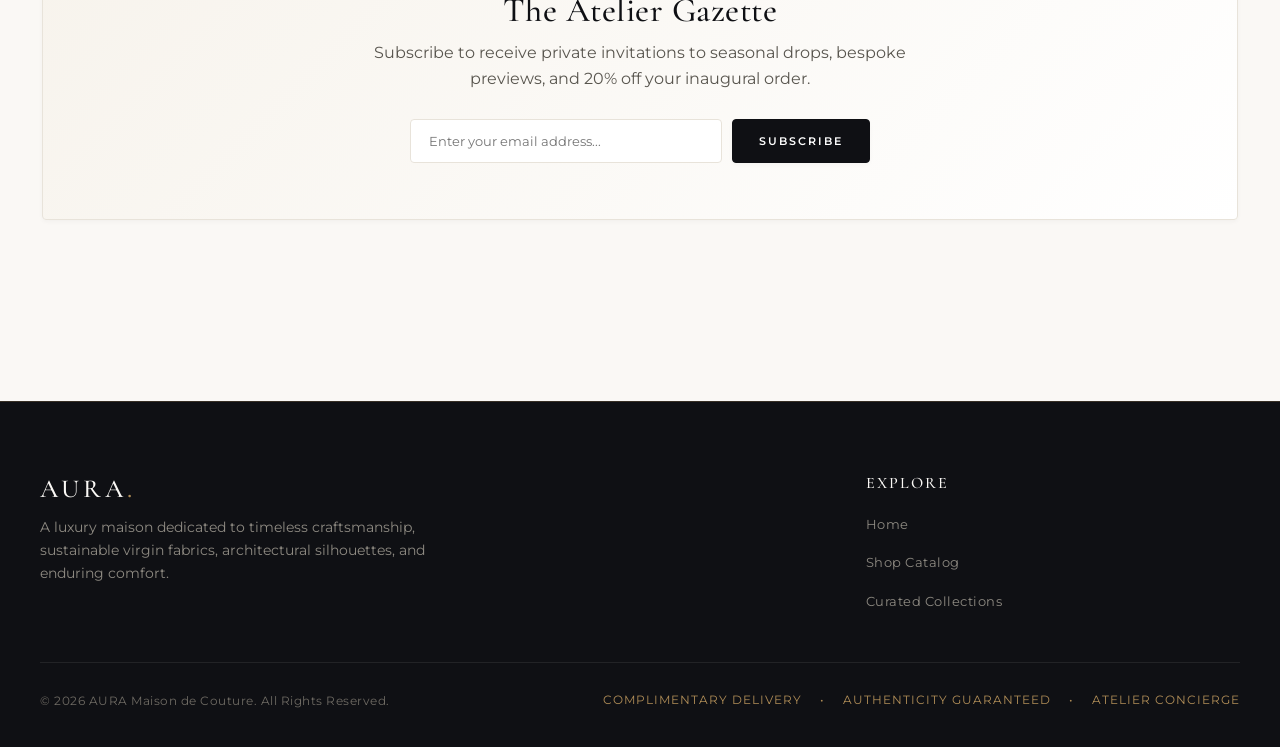
==== commit 5b732397: "fix: Resolve wishlist API, promo typo, empty cart UI, and quick-view layout bugs" ====
--- a/index.html
+++ b/index.html
@@ -334,7 +334,7 @@
   <div class="quick-view-backdrop" id="quick-view-backdrop">
     <div class="quick-view-modal">
       <button class="quick-view-close" onclick="window.__aura.closeQuickView()" aria-label="Close Quick View">&times;</button>
-      <div id="quick-view-content" style="display: contents;"></div>
+      <div id="quick-view-content"></div>
     </div>
   </div>
 
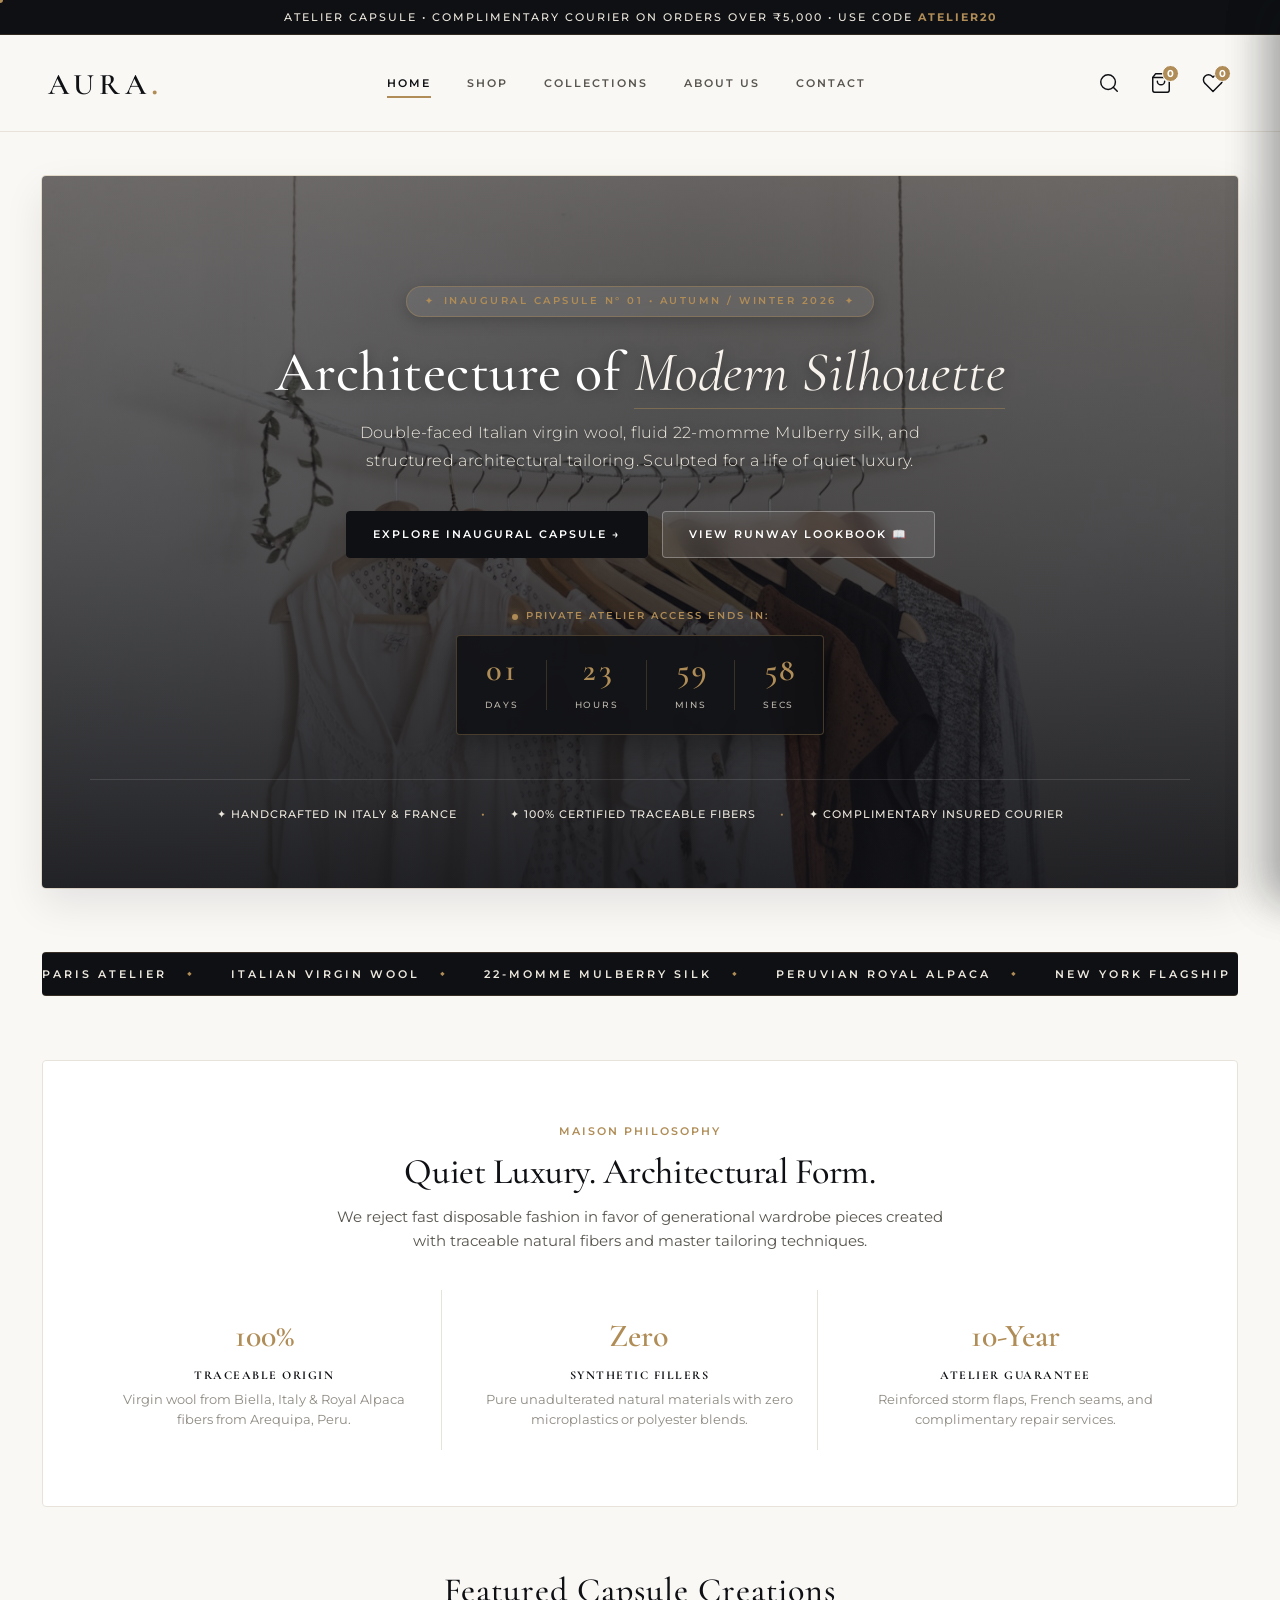
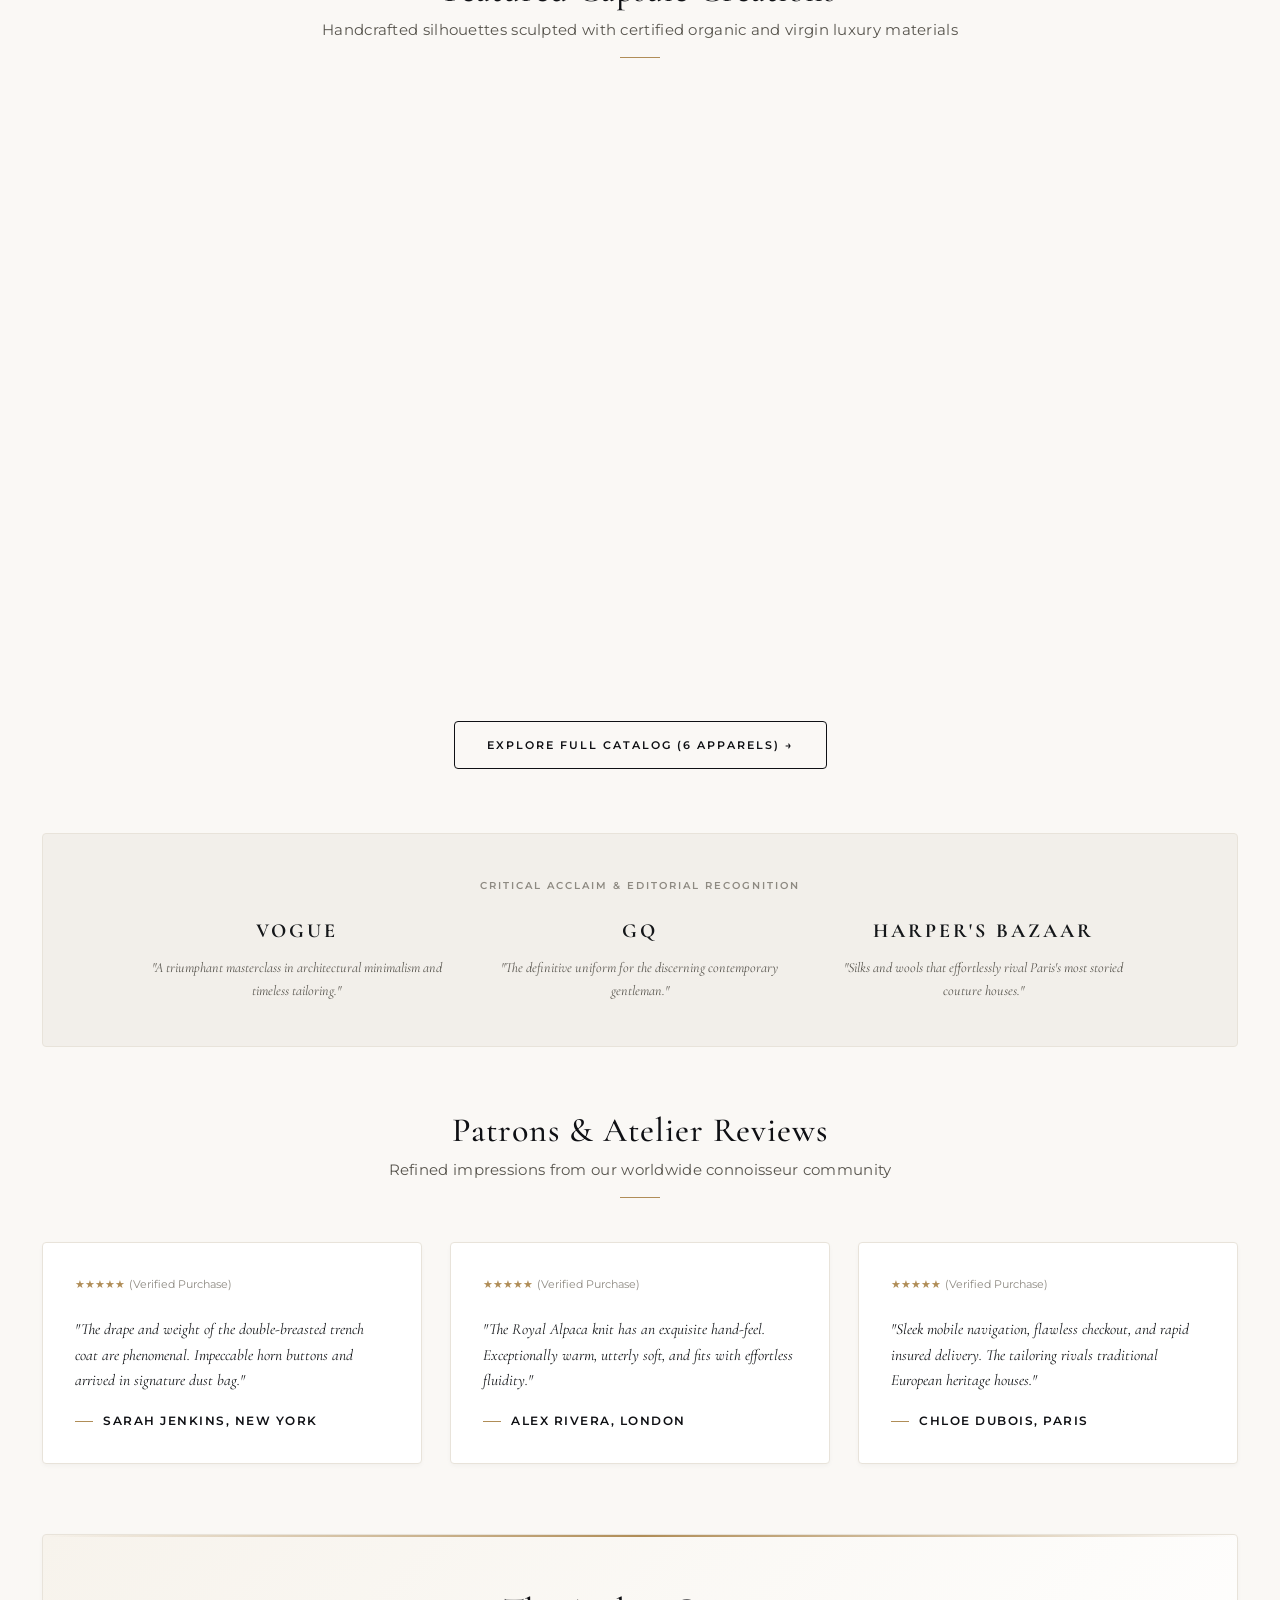
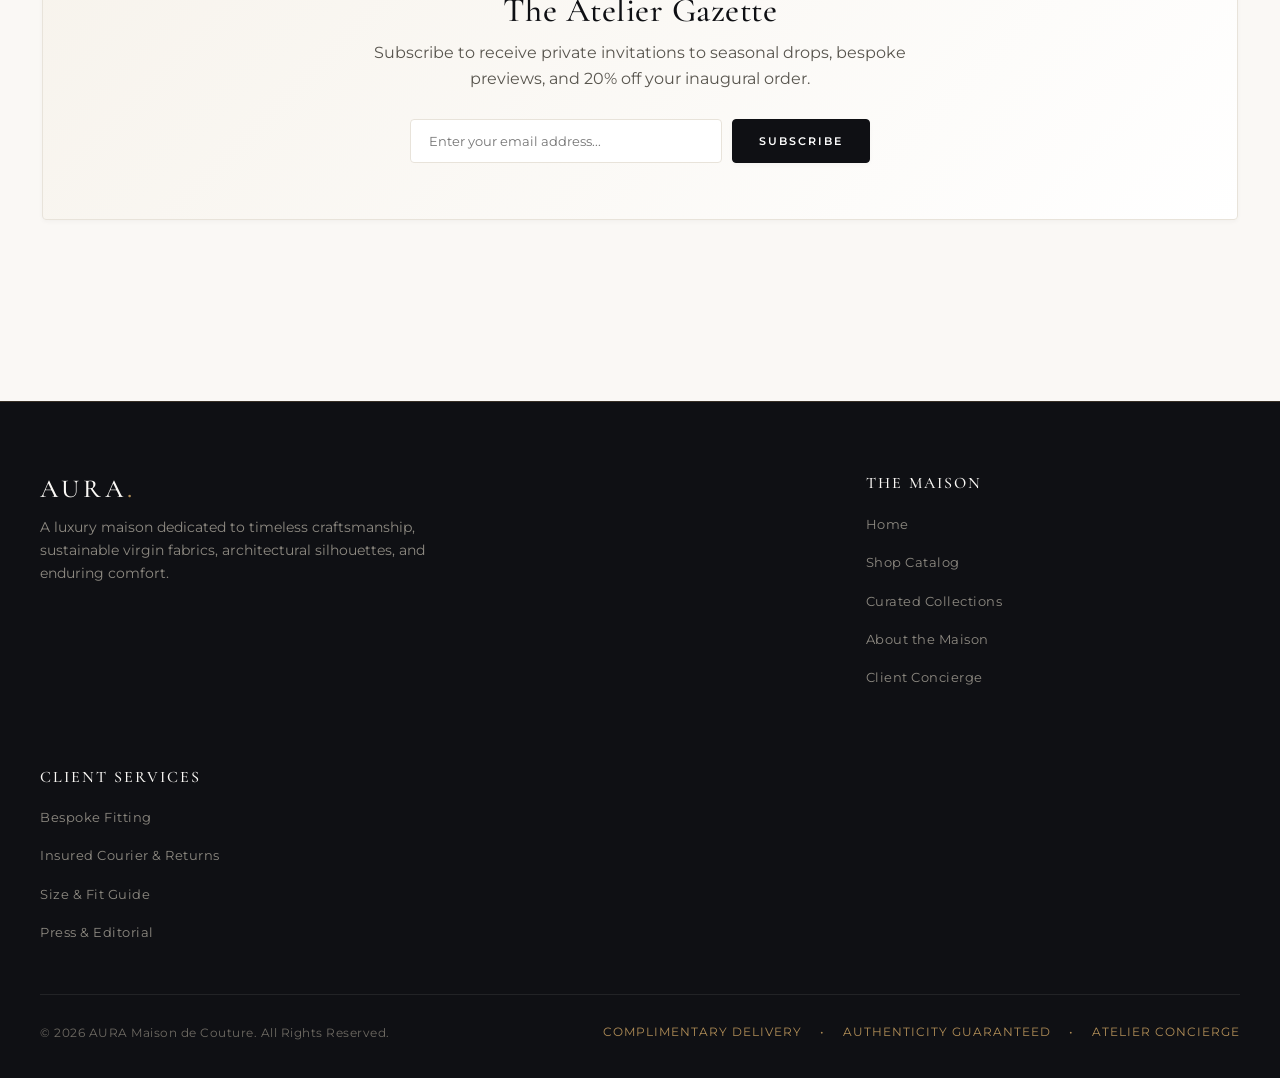
==== commit 345165fe: "feat: Complete all internship requirements — About Us & Contact pages, color selection, New Arrivals" ====
--- a/index.html
+++ b/index.html
@@ -32,8 +32,10 @@
     <!-- Nav Links (Desktop row / Mobile drawer) -->
     <nav class="nav-links" id="nav-links">
       <a href="index.html" class="active">Home</a>
-      <a href="shop.html">Shop Catalog</a>
+      <a href="shop.html">Shop</a>
       <a href="collections.html">Collections</a>
+      <a href="about.html">About Us</a>
+      <a href="contact.html">Contact</a>
     </nav>
 
     <!-- Cart & Wishlist Actions -->
@@ -257,11 +259,23 @@
       </div>
 
       <div class="footer-col">
-        <h4>Explore</h4>
+        <h4>The Maison</h4>
         <ul class="footer-links">
           <li><a href="index.html">Home</a></li>
           <li><a href="shop.html">Shop Catalog</a></li>
           <li><a href="collections.html">Curated Collections</a></li>
+          <li><a href="about.html">About the Maison</a></li>
+          <li><a href="contact.html">Client Concierge</a></li>
+        </ul>
+      </div>
+
+      <div class="footer-col">
+        <h4>Client Services</h4>
+        <ul class="footer-links">
+          <li><a href="contact.html">Bespoke Fitting</a></li>
+          <li><a href="contact.html#faq">Insured Courier &amp; Returns</a></li>
+          <li><a href="javascript:void(0)" onclick="window.__aura.openSizeGuide()">Size &amp; Fit Guide</a></li>
+          <li><a href="contact.html">Press &amp; Editorial</a></li>
         </ul>
       </div>
     </div>
--- a/css/main.css
+++ b/css/main.css
@@ -32,3 +32,5 @@
 @import url("./pages/shop.css");
 @import url("./pages/product.css");
 @import url("./pages/collections.css");
+@import url("./pages/about.css");
+@import url("./pages/contact.css");
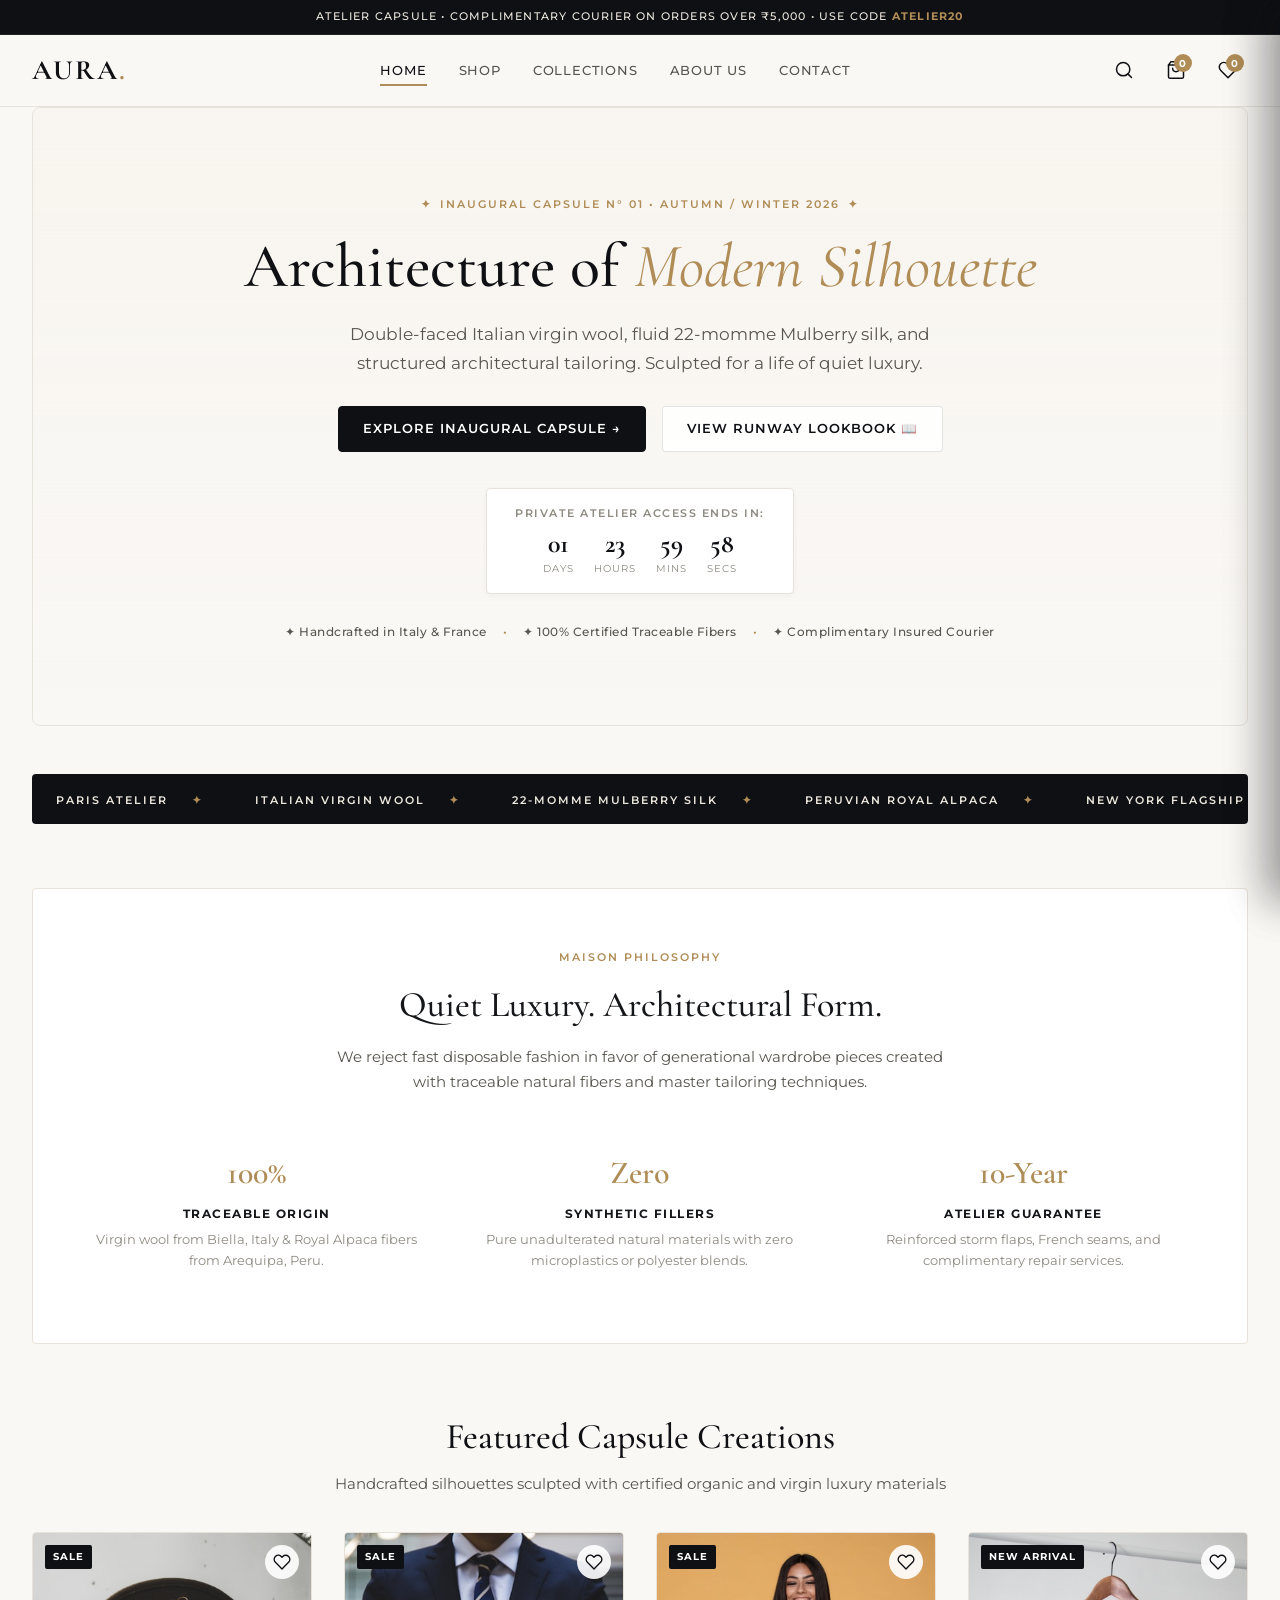
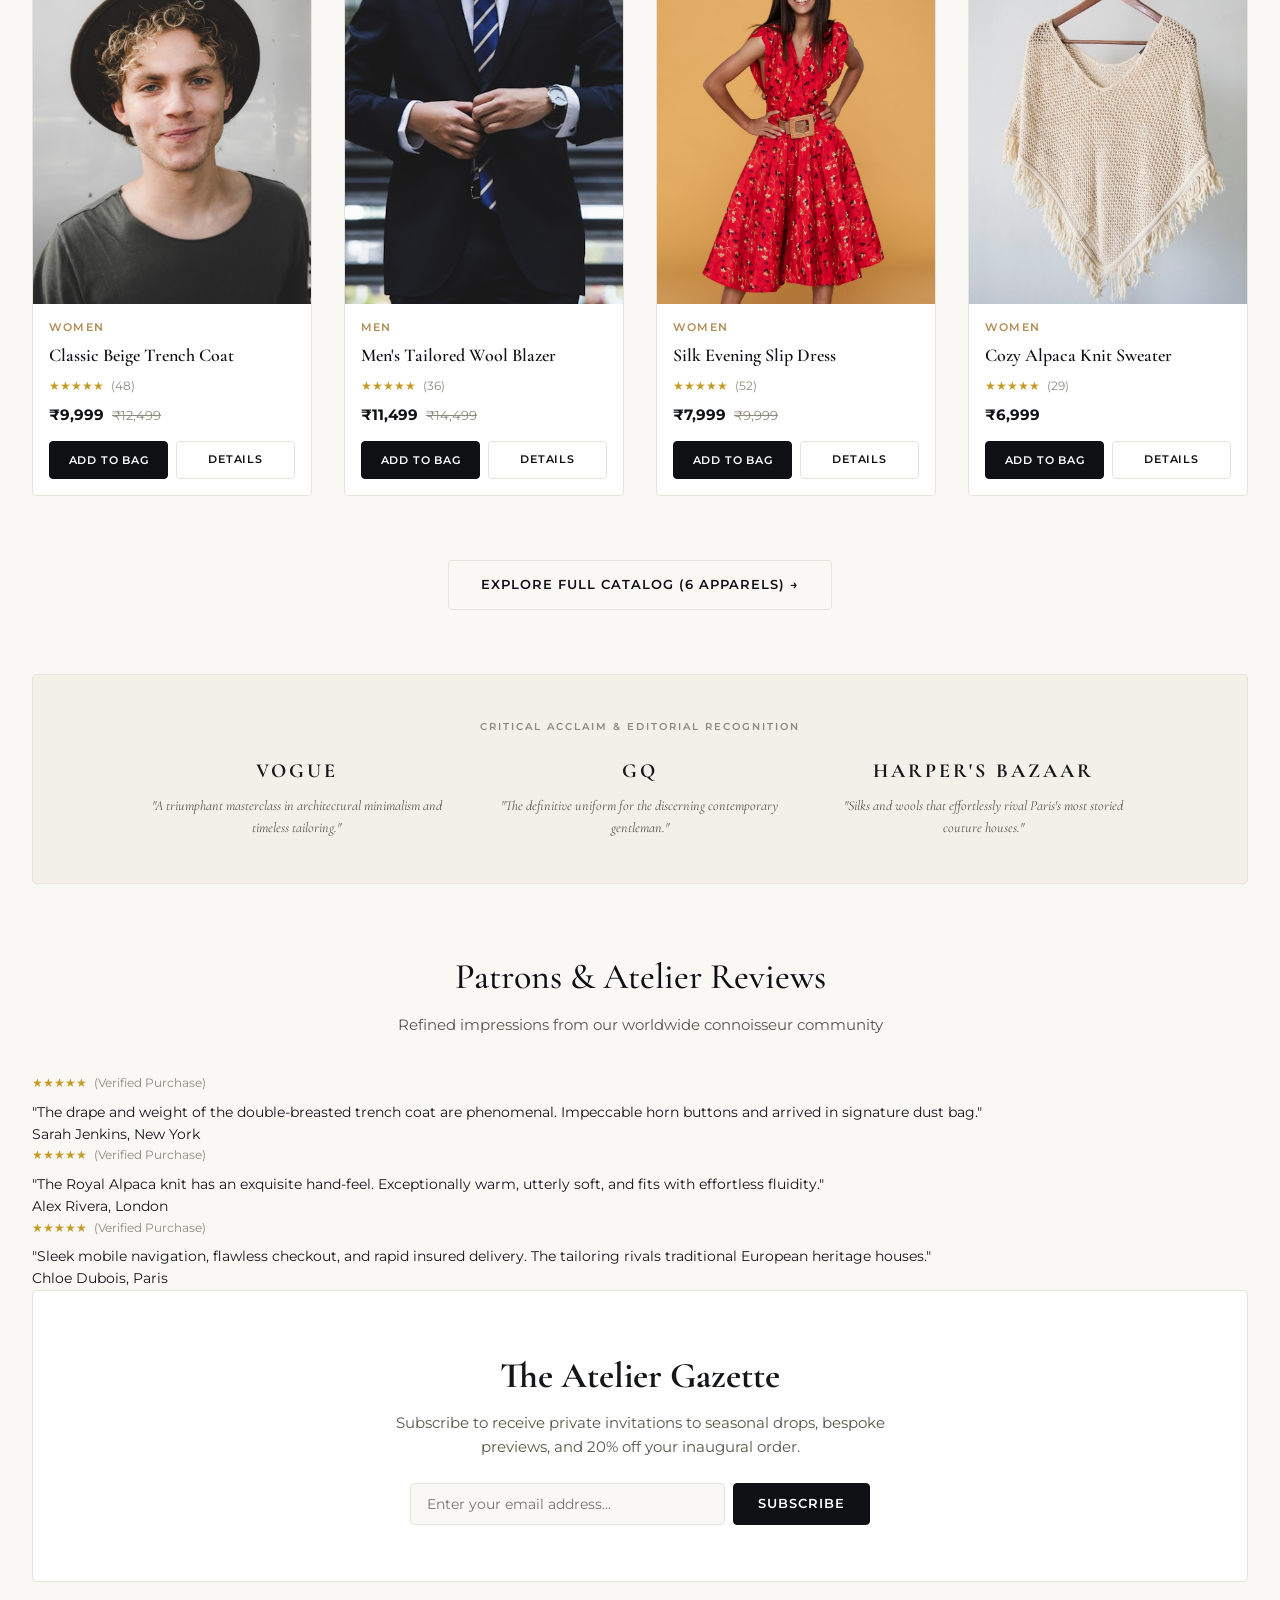
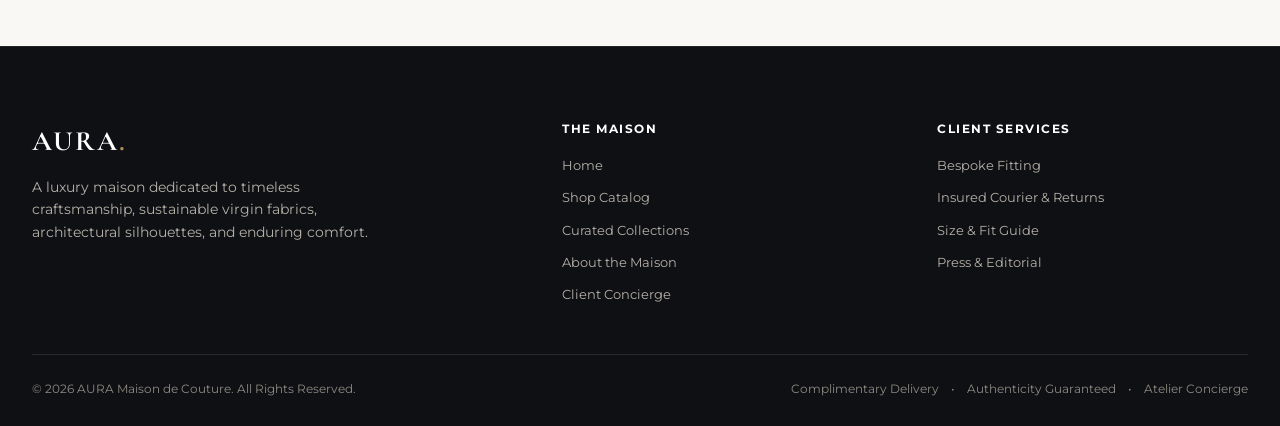
==== commit a1e7ff49: "feat: Complete intern clothing brand assignment — simplify codebase, remove custom cursor, and unify" ====
--- a/index.html
+++ b/index.html
@@ -3,9 +3,9 @@
 <head>
   <meta charset="UTF-8" />
   <meta name="viewport" content="width=device-width, initial-scale=1.0" />
-  <title>AURA — Haute Couture &amp; Modern Luxury Maison</title>
-  <meta name="description" content="Discover AURA: Haute couture tailoring, virgin wool outerwear, Mulberry silk garments, and luxury daily essentials." />
-  <link rel="stylesheet" href="css/main.css" />
+  <title>AURA — Modern Fashion &amp; Clothing Brand</title>
+  <meta name="description" content="Discover AURA: Contemporary fashion, premium outerwear, Mulberry silk garments, and modern daily wardrobe essentials." />
+  <link rel="stylesheet" href="css/style.css" />
 </head>
 <body>
 
@@ -355,7 +355,9 @@
   <!-- Toast Notification Container -->
   <div class="toast-container" id="toast-container"></div>
 
-  <!-- Master JavaScript ES Module Entry Point -->
-  <script type="module" src="js/app.js"></script>
+  <!-- Product Data Catalog -->
+  <script src="js/products.js"></script>
+  <!-- Master Application Script -->
+  <script src="js/main.js"></script>
 </body>
 </html>
--- a/css/style.css
+++ b/css/style.css
@@ -0,0 +1,2265 @@
+/*
+  ============================================================================
+  AURA MODERN FASHION E-COMMERCE - MASTER STYLESHEET (style.css)
+  ============================================================================
+  Author: Intern Developer
+  Description: Complete, clean, well-organized CSS for the AURA clothing brand.
+  Features:
+  - Clean CSS Variables for consistent typography, colors, and spacing
+  - Semantic and responsive grid/flexbox layouts
+  - Native browser cursor everywhere (custom lagging cursor removed)
+  - Product card hover effects & secondary image transitions
+  - Sliding Cart and Wishlist drawers
+  - Live Search, Quick View, and Size Guide modals
+  - Mobile responsive navigation with hamburger toggle
+  - Cross-device optimization for Desktop, Tablet, and Mobile
+  ============================================================================
+*/
+
+/* --------------------------------------------------------------------------
+   1. DESIGN TOKENS & CSS VARIABLES
+   -------------------------------------------------------------------------- */
+@import url('https://fonts.googleapis.com/css2?family=Cormorant+Garamond:ital,wght@0,400;0,500;0,600;0,700;1,400;1,600&family=Montserrat:wght@300;400;500;600;700&display=swap');
+
+:root {
+  /* Brand Color Palette */
+  --primary: #0F1014;           /* Deep obsidian black */
+  --primary-light: #22252B;     /* Rich graphite */
+  --accent: #B08D57;            /* Warm brushed gold / bronze */
+  --accent-hover: #967440;      /* Burnished antique gold */
+  --accent-light: #F7F3EC;      /* Light alabaster silk */
+  --accent-glow: rgba(176, 141, 87, 0.2);
+
+  /* Status Colors */
+  --success: #2E7D32;           /* Forest green */
+  --warning: #C59B27;           /* Warm amber */
+  --danger: #A93226;            /* Crimson red */
+
+  /* Backgrounds & Surfaces */
+  --bg-body: #FAF8F5;           /* Museum warm ivory */
+  --bg-card: #FFFFFF;           /* Clean white */
+  --bg-surface: #F3EFE9;        /* Warm architectural stone */
+
+  /* Text & Borders */
+  --text-main: #141619;         /* Dark body text */
+  --text-secondary: #58554E;    /* Slate subtitle */
+  --text-muted: #8E8A82;        /* Muted captions */
+  --text-inverse: #FFFFFF;      /* White text */
+  --border-color: #E8E3DA;      /* Elegant hairline border */
+  --border-focus: #B08D57;      /* Gold focus outline */
+
+  /* Typography */
+  --font-serif: 'Cormorant Garamond', Didot, 'Playfair Display', Georgia, serif;
+  --font-family: 'Montserrat', -apple-system, BlinkMacSystemFont, 'Segoe UI', Roboto, sans-serif;
+
+  /* Shadows */
+  --shadow-sm: 0 2px 6px rgba(15, 16, 20, 0.04);
+  --shadow-md: 0 8px 24px rgba(15, 16, 20, 0.06);
+  --shadow-lg: 0 16px 40px rgba(15, 16, 20, 0.1);
+  --shadow-drawer: -12px 0 40px rgba(15, 16, 20, 0.25);
+
+  /* Border Radii */
+  --radius-sm: 4px;
+  --radius-md: 8px;
+  --radius-lg: 12px;
+  --radius-full: 9999px;
+
+  /* Layout Containers */
+  --container-max: 1280px;
+  --header-height: 72px;
+
+  /* Transitions */
+  --transition-fast: 0.2s ease;
+  --transition-smooth: 0.35s cubic-bezier(0.16, 1, 0.3, 1);
+}
+
+/* --------------------------------------------------------------------------
+   2. RESET & BASE ELEMENTS
+   -------------------------------------------------------------------------- */
+*, *::before, *::after {
+  box-sizing: border-box;
+  margin: 0;
+  padding: 0;
+}
+
+html {
+  font-size: 16px;
+  scroll-behavior: smooth;
+  -webkit-text-size-adjust: 100%;
+}
+
+body {
+  font-family: var(--font-family);
+  font-size: 14px;
+  line-height: 1.6;
+  color: var(--text-main);
+  background-color: var(--bg-body);
+  overflow-x: hidden;
+  -webkit-font-smoothing: antialiased;
+  -moz-osx-font-smoothing: grayscale;
+}
+
+img {
+  max-width: 100%;
+  height: auto;
+  display: block;
+}
+
+a {
+  color: inherit;
+  text-decoration: none;
+  transition: color var(--transition-fast);
+}
+
+button, input, select, textarea {
+  font-family: inherit;
+  font-size: inherit;
+  color: inherit;
+}
+
+button {
+  cursor: pointer;
+  background: none;
+  border: none;
+}
+
+ul, ol {
+  list-style: none;
+}
+
+.container {
+  max-width: var(--container-max);
+  margin: 0 auto;
+  padding: 0 clamp(16px, 4vw, 32px);
+}
+
+/* --------------------------------------------------------------------------
+   3. ANNOUNCEMENT BAR & NAVIGATION BAR
+   -------------------------------------------------------------------------- */
+.promo-bar {
+  background-color: var(--primary);
+  color: #EDE8DE;
+  font-size: 11px;
+  font-weight: 500;
+  letter-spacing: 1.2px;
+  text-transform: uppercase;
+  padding: 8px 16px;
+  text-align: center;
+  border-bottom: 1px solid rgba(255, 255, 255, 0.08);
+}
+
+.promo-bar span {
+  color: var(--accent);
+  font-weight: 700;
+}
+
+.navbar {
+  position: sticky;
+  top: 0;
+  z-index: 100;
+  display: flex;
+  align-items: center;
+  justify-content: space-between;
+  height: var(--header-height);
+  padding: 0 clamp(16px, 4vw, 32px);
+  background-color: rgba(250, 248, 245, 0.95);
+  backdrop-filter: blur(12px);
+  -webkit-backdrop-filter: blur(12px);
+  border-bottom: 1px solid var(--border-color);
+  transition: box-shadow var(--transition-smooth);
+}
+
+.navbar.scrolled {
+  box-shadow: var(--shadow-sm);
+}
+
+.logo {
+  font-family: var(--font-serif);
+  font-size: 28px;
+  font-weight: 700;
+  letter-spacing: 2px;
+  color: var(--primary);
+}
+
+.logo span {
+  color: var(--accent);
+}
+
+.nav-links {
+  display: flex;
+  align-items: center;
+  gap: 32px;
+}
+
+.nav-links a {
+  font-size: 13px;
+  font-weight: 500;
+  letter-spacing: 0.8px;
+  text-transform: uppercase;
+  color: var(--text-secondary);
+  position: relative;
+  padding: 6px 0;
+}
+
+.nav-links a::after {
+  content: '';
+  position: absolute;
+  bottom: 0;
+  left: 0;
+  width: 0%;
+  height: 2px;
+  background-color: var(--accent);
+  transition: width var(--transition-fast);
+}
+
+.nav-links a:hover,
+.nav-links a.active {
+  color: var(--primary);
+}
+
+.nav-links a:hover::after,
+.nav-links a.active::after {
+  width: 100%;
+}
+
+.nav-actions {
+  display: flex;
+  align-items: center;
+  gap: 12px;
+}
+
+.nav-icon-btn {
+  position: relative;
+  display: flex;
+  align-items: center;
+  justify-content: center;
+  width: 40px;
+  height: 40px;
+  border-radius: var(--radius-full);
+  color: var(--primary);
+  transition: background-color var(--transition-fast), transform var(--transition-fast);
+}
+
+.nav-icon-btn:hover {
+  background-color: rgba(0, 0, 0, 0.04);
+  transform: translateY(-1px);
+}
+
+.nav-icon-btn svg {
+  width: 20px;
+  height: 20px;
+}
+
+.nav-badge {
+  position: absolute;
+  top: 4px;
+  right: 4px;
+  min-width: 18px;
+  height: 18px;
+  padding: 0 4px;
+  border-radius: var(--radius-full);
+  background-color: var(--accent);
+  color: #FFFFFF;
+  font-size: 10px;
+  font-weight: 700;
+  display: flex;
+  align-items: center;
+  justify-content: center;
+  transition: transform var(--transition-fast);
+}
+
+/* Mobile Hamburger Button */
+.hamburger-btn {
+  display: none;
+  flex-direction: column;
+  justify-content: center;
+  gap: 5px;
+  width: 38px;
+  height: 38px;
+  padding: 8px;
+  border-radius: var(--radius-sm);
+  z-index: 102;
+}
+
+.hamburger-btn span {
+  display: block;
+  width: 22px;
+  height: 2px;
+  background-color: var(--primary);
+  transition: transform var(--transition-fast), opacity var(--transition-fast);
+}
+
+.hamburger-btn.active span:nth-child(1) {
+  transform: translateY(7px) rotate(45deg);
+}
+
+.hamburger-btn.active span:nth-child(2) {
+  opacity: 0;
+}
+
+.hamburger-btn.active span:nth-child(3) {
+  transform: translateY(-7px) rotate(-45deg);
+}
+
+.nav-backdrop {
+  display: none;
+  position: fixed;
+  inset: 0;
+  background: rgba(15, 16, 20, 0.4);
+  z-index: 99;
+}
+
+.nav-backdrop.active {
+  display: block;
+}
+
+/* --------------------------------------------------------------------------
+   4. BUTTONS & UI CONTROLS
+   -------------------------------------------------------------------------- */
+.btn {
+  display: inline-flex;
+  align-items: center;
+  justify-content: center;
+  padding: 12px 24px;
+  border-radius: var(--radius-sm);
+  font-size: 12.5px;
+  font-weight: 600;
+  letter-spacing: 1px;
+  text-transform: uppercase;
+  transition: all var(--transition-fast);
+  text-align: center;
+}
+
+.btn-primary {
+  background-color: var(--primary);
+  color: var(--text-inverse);
+  border: 1px solid var(--primary);
+}
+
+.btn-primary:hover {
+  background-color: var(--accent);
+  border-color: var(--accent);
+  color: #FFFFFF;
+}
+
+.btn-secondary {
+  background-color: transparent;
+  color: var(--primary);
+  border: 1px solid var(--border-color);
+}
+
+.btn-secondary:hover {
+  border-color: var(--primary);
+  background-color: var(--bg-card);
+}
+
+.btn-hero-ghost {
+  background: rgba(255, 255, 255, 0.9);
+  color: var(--primary);
+  border: 1px solid rgba(0, 0, 0, 0.1);
+}
+
+.btn-hero-ghost:hover {
+  background: #FFFFFF;
+  border-color: var(--primary);
+}
+
+.btn-card {
+  flex: 1;
+  padding: 9px 12px;
+  font-size: 11px;
+  font-weight: 600;
+  text-transform: uppercase;
+  letter-spacing: 0.8px;
+  background-color: var(--primary);
+  color: #FFFFFF;
+  border: 1px solid var(--primary);
+  border-radius: var(--radius-sm);
+  transition: all var(--transition-fast);
+  text-align: center;
+}
+
+.btn-card:hover {
+  background-color: var(--accent);
+  border-color: var(--accent);
+}
+
+.btn-card-outline {
+  background-color: transparent;
+  color: var(--primary);
+  border-color: var(--border-color);
+}
+
+.btn-card-outline:hover {
+  background-color: var(--bg-surface);
+  border-color: var(--primary);
+}
+
+/* --------------------------------------------------------------------------
+   5. HERO SECTION & COUNTDOWN
+   -------------------------------------------------------------------------- */
+.hero {
+  text-align: center;
+  padding: clamp(48px, 8vw, 84px) clamp(16px, 4vw, 32px);
+  margin-bottom: clamp(32px, 5vw, 48px);
+  background: linear-gradient(180deg, rgba(247, 243, 236, 0.6) 0%, rgba(250, 248, 245, 0) 100%);
+  border-radius: var(--radius-md);
+  border: 1px solid var(--border-color);
+}
+
+.hero-capsule-tag {
+  display: inline-flex;
+  align-items: center;
+  gap: 8px;
+  font-size: 11px;
+  font-weight: 600;
+  letter-spacing: 2px;
+  text-transform: uppercase;
+  color: var(--accent);
+  margin-bottom: 18px;
+}
+
+.hero h1 {
+  font-family: var(--font-serif);
+  font-size: clamp(32px, 5.5vw, 62px);
+  font-weight: 500;
+  line-height: 1.15;
+  color: var(--primary);
+  max-width: 820px;
+  margin: 0 auto 18px;
+}
+
+.hero-italic {
+  font-style: italic;
+  font-weight: 400;
+  color: var(--accent);
+}
+
+.hero p {
+  font-size: clamp(14px, 1.8vw, 17px);
+  color: var(--text-secondary);
+  max-width: 640px;
+  margin: 0 auto 28px;
+  line-height: 1.7;
+}
+
+.hero-actions {
+  display: flex;
+  align-items: center;
+  justify-content: center;
+  gap: 16px;
+  flex-wrap: wrap;
+  margin-bottom: 36px;
+}
+
+.hero-countdown-wrapper {
+  display: inline-flex;
+  flex-direction: column;
+  align-items: center;
+  background: var(--bg-card);
+  padding: 16px 28px;
+  border-radius: var(--radius-sm);
+  border: 1px solid var(--border-color);
+  box-shadow: var(--shadow-sm);
+  margin-bottom: 28px;
+}
+
+.countdown-label {
+  font-size: 11px;
+  font-weight: 600;
+  letter-spacing: 1.5px;
+  text-transform: uppercase;
+  color: var(--text-muted);
+  margin-bottom: 8px;
+}
+
+.countdown-box {
+  display: flex;
+  gap: 20px;
+}
+
+.time-item {
+  display: flex;
+  flex-direction: column;
+  align-items: center;
+}
+
+.time-item span {
+  font-family: var(--font-serif);
+  font-size: 26px;
+  font-weight: 700;
+  color: var(--primary);
+  line-height: 1;
+}
+
+.time-item small {
+  font-size: 10px;
+  letter-spacing: 1px;
+  text-transform: uppercase;
+  color: var(--text-muted);
+  margin-top: 4px;
+}
+
+.hero-trust-bar {
+  display: flex;
+  align-items: center;
+  justify-content: center;
+  gap: 16px;
+  flex-wrap: wrap;
+  font-size: 12px;
+  font-weight: 500;
+  color: var(--text-secondary);
+  letter-spacing: 0.5px;
+}
+
+.hero-trust-divider {
+  color: var(--accent);
+}
+
+/* --------------------------------------------------------------------------
+   6. MARQUEE STRIP
+   -------------------------------------------------------------------------- */
+.marquee-strip {
+  overflow: hidden;
+  white-space: nowrap;
+  background-color: var(--primary);
+  color: #EDE8DE;
+  padding: 14px 0;
+  border-radius: var(--radius-sm);
+}
+
+.marquee-content {
+  display: inline-block;
+  animation: marqueeScroll 25s linear infinite;
+}
+
+.marquee-item {
+  display: inline-block;
+  font-size: 11px;
+  font-weight: 600;
+  letter-spacing: 2px;
+  text-transform: uppercase;
+  padding: 0 24px;
+}
+
+.marquee-item::after {
+  content: "✦";
+  margin-left: 24px;
+  color: var(--accent);
+}
+
+@keyframes marqueeScroll {
+  from { transform: translateX(0%); }
+  to { transform: translateX(-50%); }
+}
+
+/* --------------------------------------------------------------------------
+   7. CRAFTSMANSHIP & SECTION HEADERS
+   -------------------------------------------------------------------------- */
+.section-header {
+  text-align: center;
+  max-width: 640px;
+  margin: 0 auto 36px;
+}
+
+.section-header h2 {
+  font-family: var(--font-serif);
+  font-size: clamp(26px, 4vw, 36px);
+  font-weight: 500;
+  color: var(--primary);
+  margin-bottom: 8px;
+}
+
+.section-header p {
+  color: var(--text-secondary);
+  font-size: 14.5px;
+}
+
+.craftsmanship-grid {
+  display: grid;
+  grid-template-columns: repeat(auto-fit, minmax(240px, 1fr));
+  gap: 24px;
+  text-align: center;
+}
+
+.craftsmanship-col {
+  padding: 16px;
+}
+
+/* --------------------------------------------------------------------------
+   8. PRODUCT GRID & PRODUCT CARDS
+   -------------------------------------------------------------------------- */
+.product-grid {
+  display: grid;
+  grid-template-columns: repeat(auto-fill, minmax(280px, 1fr));
+  gap: clamp(20px, 3vw, 32px);
+  margin-bottom: clamp(36px, 6vw, 64px);
+}
+
+.product-grid.grid-dense {
+  grid-template-columns: repeat(auto-fill, minmax(210px, 1fr));
+  gap: 16px;
+}
+
+.product-card {
+  background: var(--bg-card);
+  border-radius: var(--radius-sm);
+  border: 1px solid var(--border-color);
+  overflow: hidden;
+  transition: transform var(--transition-fast), box-shadow var(--transition-fast), border-color var(--transition-fast);
+  display: flex;
+  flex-direction: column;
+}
+
+.product-card:hover {
+  transform: translateY(-4px);
+  box-shadow: var(--shadow-md);
+  border-color: rgba(176, 141, 87, 0.4);
+}
+
+.product-image-wrap {
+  position: relative;
+  width: 100%;
+  aspect-ratio: 3 / 4;
+  overflow: hidden;
+  background-color: var(--bg-surface);
+}
+
+.product-img-primary,
+.product-img-secondary {
+  position: absolute;
+  inset: 0;
+  width: 100%;
+  height: 100%;
+  object-fit: cover;
+  transition: opacity 0.45s ease, transform 0.5s ease;
+}
+
+.product-img-secondary {
+  opacity: 0;
+}
+
+.product-card:hover .product-img-secondary {
+  opacity: 1;
+}
+
+.product-card:hover .product-img-primary {
+  opacity: 0;
+}
+
+.product-card:hover .product-img-primary,
+.product-card:hover .product-img-secondary {
+  transform: scale(1.04);
+}
+
+.product-badge {
+  position: absolute;
+  top: 12px;
+  left: 12px;
+  z-index: 2;
+  font-size: 10px;
+  font-weight: 700;
+  letter-spacing: 1px;
+  text-transform: uppercase;
+  padding: 4px 8px;
+  background-color: var(--primary);
+  color: #FFFFFF;
+  border-radius: 2px;
+}
+
+.wishlist-btn {
+  position: absolute;
+  top: 12px;
+  right: 12px;
+  z-index: 2;
+  width: 34px;
+  height: 34px;
+  border-radius: var(--radius-full);
+  background: rgba(255, 255, 255, 0.9);
+  color: var(--primary);
+  display: flex;
+  align-items: center;
+  justify-content: center;
+  transition: background var(--transition-fast), transform var(--transition-fast);
+}
+
+.wishlist-btn:hover {
+  background: #FFFFFF;
+  transform: scale(1.1);
+}
+
+.product-quick-view-btn {
+  position: absolute;
+  bottom: 0;
+  left: 0;
+  width: 100%;
+  padding: 10px;
+  background: rgba(15, 16, 20, 0.85);
+  color: #FFFFFF;
+  font-size: 11px;
+  font-weight: 600;
+  letter-spacing: 1px;
+  text-transform: uppercase;
+  text-align: center;
+  transform: translateY(100%);
+  transition: transform var(--transition-fast);
+  z-index: 2;
+}
+
+.product-card:hover .product-quick-view-btn {
+  transform: translateY(0);
+}
+
+.product-info {
+  padding: 16px;
+  display: flex;
+  flex-direction: column;
+  flex-grow: 1;
+}
+
+.product-meta {
+  font-size: 10.5px;
+  font-weight: 600;
+  letter-spacing: 1.2px;
+  text-transform: uppercase;
+  color: var(--accent);
+  margin-bottom: 4px;
+}
+
+.product-title {
+  font-family: var(--font-serif);
+  font-size: 18px;
+  font-weight: 600;
+  margin-bottom: 6px;
+  color: var(--primary);
+}
+
+.product-title a:hover {
+  color: var(--accent);
+}
+
+.product-rating {
+  color: var(--warning);
+  font-size: 12px;
+  margin-bottom: 8px;
+}
+
+.product-rating span {
+  color: var(--text-muted);
+  font-size: 11.5px;
+  margin-left: 4px;
+}
+
+.product-price {
+  font-size: 15px;
+  font-weight: 700;
+  color: var(--primary);
+  margin-bottom: 14px;
+  display: flex;
+  align-items: center;
+  gap: 8px;
+}
+
+.original-price {
+  font-size: 13px;
+  font-weight: 400;
+  color: var(--text-muted);
+  text-decoration: line-through;
+}
+
+.product-actions {
+  display: flex;
+  gap: 8px;
+  margin-top: auto;
+}
+
+/* --------------------------------------------------------------------------
+   9. SHOP PAGE & FILTERS
+   -------------------------------------------------------------------------- */
+.shop-layout {
+  display: grid;
+  grid-template-columns: 240px 1fr;
+  gap: 32px;
+  align-items: start;
+}
+
+.shop-filters-sidebar {
+  background: var(--bg-card);
+  border: 1px solid var(--border-color);
+  border-radius: var(--radius-sm);
+  padding: 20px;
+}
+
+.filter-box {
+  margin-bottom: 24px;
+}
+
+.filter-box:last-child {
+  margin-bottom: 0;
+}
+
+.filter-box h3 {
+  font-size: 12px;
+  font-weight: 700;
+  letter-spacing: 1.2px;
+  text-transform: uppercase;
+  color: var(--primary);
+  margin-bottom: 12px;
+  padding-bottom: 6px;
+  border-bottom: 1px solid var(--border-color);
+}
+
+.search-input-wrap {
+  position: relative;
+  display: flex;
+  align-items: center;
+}
+
+.search-icon {
+  position: absolute;
+  left: 10px;
+  color: var(--text-muted);
+  pointer-events: none;
+}
+
+.search-input {
+  width: 100%;
+  padding: 9px 12px 9px 34px;
+  border: 1px solid var(--border-color);
+  border-radius: var(--radius-sm);
+  font-size: 12.5px;
+  outline: none;
+  background: var(--bg-body);
+  transition: border-color var(--transition-fast);
+}
+
+.search-input:focus {
+  border-color: var(--border-focus);
+  background: #FFFFFF;
+}
+
+.filter-list {
+  display: flex;
+  flex-direction: column;
+  gap: 6px;
+}
+
+.filter-btn {
+  width: 100%;
+  display: flex;
+  justify-content: space-between;
+  align-items: center;
+  padding: 8px 10px;
+  border-radius: var(--radius-sm);
+  font-size: 12.5px;
+  font-weight: 500;
+  color: var(--text-secondary);
+  text-align: left;
+  transition: all var(--transition-fast);
+}
+
+.filter-btn:hover {
+  background: var(--bg-surface);
+  color: var(--primary);
+}
+
+.filter-btn.active {
+  background: var(--primary);
+  color: #FFFFFF;
+  font-weight: 600;
+}
+
+/* --------------------------------------------------------------------------
+   10. PRODUCT DETAIL PAGE (PDP)
+   -------------------------------------------------------------------------- */
+.pdp-container {
+  display: grid;
+  grid-template-columns: 1fr 1fr;
+  gap: clamp(28px, 5vw, 64px);
+  margin-bottom: 64px;
+}
+
+.pdp-gallery {
+  display: flex;
+  flex-direction: column;
+  gap: 16px;
+}
+
+.pdp-main-img-wrap {
+  width: 100%;
+  aspect-ratio: 4 / 5;
+  background-color: var(--bg-surface);
+  border-radius: var(--radius-sm);
+  border: 1px solid var(--border-color);
+  overflow: hidden;
+}
+
+.pdp-main-img {
+  width: 100%;
+  height: 100%;
+  object-fit: cover;
+  transition: opacity 0.2s ease;
+}
+
+.pdp-thumbs {
+  display: flex;
+  gap: 12px;
+}
+
+.pdp-thumb {
+  width: 80px;
+  aspect-ratio: 4 / 5;
+  object-fit: cover;
+  border-radius: var(--radius-sm);
+  border: 2px solid var(--border-color);
+  cursor: pointer;
+  transition: border-color var(--transition-fast);
+}
+
+.pdp-thumb.active,
+.pdp-thumb:hover {
+  border-color: var(--accent);
+}
+
+.pdp-category-chip {
+  display: inline-block;
+  font-size: 11px;
+  font-weight: 600;
+  letter-spacing: 1.5px;
+  text-transform: uppercase;
+  color: var(--accent);
+  margin-bottom: 8px;
+}
+
+.pdp-title {
+  font-family: var(--font-serif);
+  font-size: clamp(28px, 4vw, 42px);
+  font-weight: 600;
+  color: var(--primary);
+  margin-bottom: 8px;
+}
+
+.pdp-price {
+  font-size: 24px;
+  font-weight: 700;
+  color: var(--primary);
+  margin-bottom: 16px;
+}
+
+.pdp-desc {
+  color: var(--text-secondary);
+  font-size: 15px;
+  line-height: 1.7;
+  margin-bottom: 24px;
+}
+
+.option-title {
+  font-size: 11px;
+  font-weight: 600;
+  letter-spacing: 1.2px;
+  text-transform: uppercase;
+  color: var(--text-muted);
+}
+
+.color-selector {
+  display: flex;
+  gap: 10px;
+}
+
+.color-swatch-btn {
+  width: 28px;
+  height: 28px;
+  border-radius: var(--radius-full);
+  border: 2px solid transparent;
+  padding: 2px;
+  transition: border-color var(--transition-fast);
+}
+
+.color-swatch-btn.active {
+  border-color: var(--primary);
+}
+
+.color-swatch-inner {
+  display: block;
+  width: 100%;
+  height: 100%;
+  border-radius: var(--radius-full);
+  border: 1px solid rgba(0, 0, 0, 0.1);
+}
+
+.size-selector {
+  display: flex;
+  gap: 8px;
+  margin-bottom: 18px;
+  flex-wrap: wrap;
+}
+
+.size-option {
+  min-width: 44px;
+  height: 40px;
+  padding: 0 12px;
+  border: 1px solid var(--border-color);
+  background: var(--bg-card);
+  border-radius: var(--radius-sm);
+  font-size: 12px;
+  font-weight: 600;
+  color: var(--primary);
+  display: flex;
+  align-items: center;
+  justify-content: center;
+  transition: all var(--transition-fast);
+}
+
+.size-option:hover {
+  border-color: var(--primary);
+}
+
+.size-option.active {
+  background: var(--primary);
+  border-color: var(--primary);
+  color: #FFFFFF;
+}
+
+.pdp-accordions {
+  margin-top: 28px;
+  border-top: 1px solid var(--border-color);
+}
+
+.accordion-item {
+  border-bottom: 1px solid var(--border-color);
+}
+
+.accordion-header {
+  width: 100%;
+  display: flex;
+  justify-content: space-between;
+  align-items: center;
+  padding: 16px 0;
+  font-size: 13px;
+  font-weight: 600;
+  color: var(--primary);
+  text-align: left;
+}
+
+.accordion-body {
+  display: none;
+  padding-bottom: 16px;
+  font-size: 13.5px;
+  color: var(--text-secondary);
+  line-height: 1.6;
+}
+
+.accordion-item.active .accordion-body {
+  display: block;
+}
+
+/* Reviews */
+.reviews-box {
+  background: var(--bg-card);
+  border: 1px solid var(--border-color);
+  border-radius: var(--radius-sm);
+  padding: clamp(24px, 4vw, 44px);
+  margin-top: 48px;
+}
+
+.reviews-header {
+  margin-bottom: 24px;
+  padding-bottom: 16px;
+  border-bottom: 1px solid var(--border-color);
+}
+
+.reviews-header h2 {
+  font-family: var(--font-serif);
+  font-size: 26px;
+}
+
+.review-item {
+  padding: 16px 0;
+  border-bottom: 1px solid var(--border-color);
+}
+
+.review-author {
+  font-size: 13.5px;
+  color: var(--primary);
+}
+
+.review-form {
+  margin-top: 28px;
+  padding-top: 20px;
+  border-top: 1px solid var(--border-color);
+  display: flex;
+  flex-direction: column;
+  gap: 12px;
+}
+
+.review-form h3 {
+  font-size: 14px;
+  font-weight: 600;
+  text-transform: uppercase;
+  letter-spacing: 1px;
+}
+
+.review-form input,
+.review-form textarea {
+  width: 100%;
+  padding: 10px 14px;
+  border: 1px solid var(--border-color);
+  border-radius: var(--radius-sm);
+  background: var(--bg-body);
+  outline: none;
+}
+
+.review-form input:focus,
+.review-form textarea:focus {
+  border-color: var(--border-focus);
+  background: #FFFFFF;
+}
+
+/* Mobile Sticky Buy Bar */
+.mobile-sticky-buy-bar {
+  display: none;
+  position: fixed;
+  bottom: 0;
+  left: 0;
+  right: 0;
+  background: var(--bg-card);
+  padding: 12px 16px;
+  border-top: 1px solid var(--border-color);
+  box-shadow: 0 -4px 16px rgba(0, 0, 0, 0.08);
+  z-index: 90;
+  align-items: center;
+  justify-content: space-between;
+  transform: translateY(100%);
+  transition: transform var(--transition-smooth);
+}
+
+.mobile-sticky-buy-bar.visible {
+  transform: translateY(0);
+}
+
+.sticky-bar-info strong {
+  display: block;
+  font-size: 13px;
+}
+
+.sticky-bar-info span {
+  font-size: 12px;
+  color: var(--accent);
+  font-weight: 700;
+}
+
+/* --------------------------------------------------------------------------
+   11. COLLECTIONS PAGE
+   -------------------------------------------------------------------------- */
+.collections-header {
+  text-align: center;
+  padding: 32px 0 40px;
+}
+
+.collections-header h1 {
+  font-family: var(--font-serif);
+  font-size: clamp(32px, 5vw, 44px);
+  color: var(--primary);
+  margin-bottom: 8px;
+}
+
+.collections-grid {
+  display: grid;
+  grid-template-columns: repeat(auto-fit, minmax(320px, 1fr));
+  gap: 32px;
+  margin-bottom: 64px;
+}
+
+.collection-card {
+  background: var(--bg-card);
+  border: 1px solid var(--border-color);
+  border-radius: var(--radius-sm);
+  overflow: hidden;
+  display: flex;
+  flex-direction: column;
+}
+
+.collection-img-wrap {
+  width: 100%;
+  aspect-ratio: 4 / 5;
+  overflow: hidden;
+  background: var(--bg-surface);
+}
+
+.collection-img-wrap img {
+  width: 100%;
+  height: 100%;
+  object-fit: cover;
+  transition: transform 0.5s ease;
+}
+
+.collection-card:hover .collection-img-wrap img {
+  transform: scale(1.05);
+}
+
+.collection-info {
+  padding: 24px;
+  display: flex;
+  flex-direction: column;
+  flex-grow: 1;
+}
+
+.collection-meta {
+  font-size: 10px;
+  font-weight: 700;
+  letter-spacing: 1.5px;
+  text-transform: uppercase;
+  color: var(--accent);
+  margin-bottom: 6px;
+}
+
+.collection-title {
+  font-family: var(--font-serif);
+  font-size: 22px;
+  font-weight: 600;
+  color: var(--primary);
+  margin-bottom: 10px;
+}
+
+.collection-desc {
+  font-size: 13.5px;
+  color: var(--text-secondary);
+  line-height: 1.6;
+  margin-bottom: 20px;
+  flex-grow: 1;
+}
+
+/* --------------------------------------------------------------------------
+   12. ABOUT US PAGE
+   -------------------------------------------------------------------------- */
+.about-hero {
+  text-align: center;
+  padding: clamp(40px, 6vw, 64px) 20px;
+}
+
+.about-eyebrow {
+  font-size: 11px;
+  font-weight: 600;
+  letter-spacing: 2px;
+  text-transform: uppercase;
+  color: var(--accent);
+  display: block;
+  margin-bottom: 12px;
+}
+
+.about-hero h1 {
+  font-family: var(--font-serif);
+  font-size: clamp(32px, 5vw, 52px);
+  font-weight: 500;
+  max-width: 760px;
+  margin: 0 auto 16px;
+}
+
+.about-hero p {
+  font-style: italic;
+  font-family: var(--font-serif);
+  font-size: 18px;
+  color: var(--text-secondary);
+  max-width: 600px;
+  margin: 0 auto;
+}
+
+.about-story-grid {
+  display: grid;
+  grid-template-columns: 1fr 1fr;
+  gap: clamp(32px, 6vw, 64px);
+  align-items: center;
+  margin-bottom: 64px;
+}
+
+.about-story-media img {
+  width: 100%;
+  border-radius: var(--radius-sm);
+  border: 1px solid var(--border-color);
+}
+
+.about-story-content h2 {
+  font-family: var(--font-serif);
+  font-size: clamp(24px, 3.5vw, 36px);
+  margin-bottom: 16px;
+}
+
+.about-story-content p {
+  color: var(--text-secondary);
+  font-size: 14.5px;
+  line-height: 1.7;
+  margin-bottom: 14px;
+}
+
+.about-pillars {
+  margin-bottom: 64px;
+}
+
+.about-pillars-header {
+  text-align: center;
+  max-width: 600px;
+  margin: 0 auto 36px;
+}
+
+.about-pillars-grid {
+  display: grid;
+  grid-template-columns: repeat(auto-fit, minmax(240px, 1fr));
+  gap: 24px;
+}
+
+.pillar-card {
+  background: var(--bg-card);
+  border: 1px solid var(--border-color);
+  border-radius: var(--radius-sm);
+  padding: 28px 24px;
+}
+
+.pillar-number {
+  font-family: var(--font-serif);
+  font-size: 28px;
+  font-weight: 700;
+  color: var(--accent);
+  display: block;
+  margin-bottom: 8px;
+}
+
+.pillar-card h3 {
+  font-size: 15px;
+  font-weight: 600;
+  margin-bottom: 8px;
+}
+
+.pillar-card p {
+  font-size: 13.5px;
+  color: var(--text-secondary);
+  line-height: 1.6;
+}
+
+/* --------------------------------------------------------------------------
+   13. CONTACT US PAGE
+   -------------------------------------------------------------------------- */
+.contact-hero {
+  text-align: center;
+  padding: 36px 20px;
+}
+
+.contact-eyebrow {
+  font-size: 11px;
+  font-weight: 600;
+  letter-spacing: 2px;
+  text-transform: uppercase;
+  color: var(--accent);
+  display: block;
+  margin-bottom: 8px;
+}
+
+.contact-hero h1 {
+  font-family: var(--font-serif);
+  font-size: clamp(32px, 5vw, 48px);
+  margin-bottom: 12px;
+}
+
+.contact-hero p {
+  color: var(--text-secondary);
+  font-size: 15px;
+  max-width: 600px;
+  margin: 0 auto;
+}
+
+.contact-layout {
+  display: grid;
+  grid-template-columns: 1.2fr 0.8fr;
+  gap: 40px;
+  margin-bottom: 64px;
+}
+
+.concierge-form-card,
+.salons-panel {
+  background: var(--bg-card);
+  border: 1px solid var(--border-color);
+  border-radius: var(--radius-sm);
+  padding: clamp(24px, 4vw, 36px);
+}
+
+.concierge-form-card h2,
+.salons-panel h2 {
+  font-family: var(--font-serif);
+  font-size: 24px;
+  margin-bottom: 6px;
+}
+
+.concierge-form-card p,
+.salons-panel p {
+  color: var(--text-secondary);
+  font-size: 13.5px;
+  margin-bottom: 24px;
+}
+
+.contact-form-grid {
+  display: grid;
+  grid-template-columns: 1fr 1fr;
+  gap: 16px;
+  margin-bottom: 20px;
+}
+
+.form-group {
+  display: flex;
+  flex-direction: column;
+  gap: 6px;
+}
+
+.form-group.full-width {
+  grid-column: 1 / -1;
+}
+
+.form-group label {
+  font-size: 11px;
+  font-weight: 600;
+  letter-spacing: 1px;
+  text-transform: uppercase;
+  color: var(--text-muted);
+}
+
+.form-group input,
+.form-group select,
+.form-group textarea {
+  padding: 10px 12px;
+  border: 1px solid var(--border-color);
+  border-radius: var(--radius-sm);
+  background: var(--bg-body);
+  outline: none;
+  font-size: 13px;
+}
+
+.form-group input:focus,
+.form-group select:focus,
+.form-group textarea:focus {
+  border-color: var(--border-focus);
+  background: #FFFFFF;
+}
+
+.salon-item {
+  padding: 16px 0;
+  border-bottom: 1px solid var(--border-color);
+}
+
+.salon-item:last-child {
+  border-bottom: none;
+}
+
+.salon-city {
+  font-size: 10px;
+  font-weight: 700;
+  letter-spacing: 1.5px;
+  text-transform: uppercase;
+  color: var(--accent);
+  margin-bottom: 4px;
+}
+
+.salon-name {
+  font-family: var(--font-serif);
+  font-size: 17px;
+  font-weight: 600;
+  margin-bottom: 4px;
+}
+
+.salon-address,
+.salon-hours {
+  font-size: 12.5px;
+  color: var(--text-secondary);
+  line-height: 1.5;
+}
+
+/* --------------------------------------------------------------------------
+   14. DRAWERS: CART & WISHLIST
+   -------------------------------------------------------------------------- */
+.drawer-backdrop {
+  position: fixed;
+  inset: 0;
+  background: rgba(15, 16, 20, 0.45);
+  z-index: 150;
+  opacity: 0;
+  visibility: hidden;
+  transition: opacity var(--transition-fast), visibility var(--transition-fast);
+}
+
+.drawer-backdrop.active {
+  opacity: 1;
+  visibility: visible;
+}
+
+.cart-drawer,
+.wishlist-drawer {
+  position: fixed;
+  top: 0;
+  right: 0;
+  bottom: 0;
+  width: 100%;
+  max-width: 440px;
+  background: var(--bg-card);
+  z-index: 160;
+  transform: translateX(100%);
+  transition: transform var(--transition-smooth);
+  display: flex;
+  flex-direction: column;
+  box-shadow: var(--shadow-drawer);
+}
+
+.cart-drawer.active,
+.wishlist-drawer.active {
+  transform: translateX(0);
+}
+
+.drawer-header {
+  display: flex;
+  justify-content: space-between;
+  align-items: center;
+  padding: 20px 24px;
+  border-bottom: 1px solid var(--border-color);
+}
+
+.drawer-header h3 {
+  font-family: var(--font-serif);
+  font-size: 22px;
+  font-weight: 600;
+}
+
+.drawer-close-btn {
+  font-size: 24px;
+  color: var(--text-muted);
+  line-height: 1;
+  padding: 4px;
+}
+
+.drawer-close-btn:hover {
+  color: var(--primary);
+}
+
+.shipping-bar-wrap {
+  height: 4px;
+  background: var(--bg-surface);
+  border-radius: var(--radius-full);
+  overflow: hidden;
+  margin: 12px 24px 0;
+}
+
+.shipping-bar-fill {
+  height: 100%;
+  background: var(--accent);
+  transition: width var(--transition-fast);
+}
+
+.drawer-body {
+  padding: 20px 24px;
+  overflow-y: auto;
+  flex-grow: 1;
+  display: flex;
+  flex-direction: column;
+  gap: 16px;
+}
+
+.cart-item,
+.wishlist-item {
+  display: flex;
+  gap: 14px;
+  padding-bottom: 16px;
+  border-bottom: 1px solid var(--border-color);
+  align-items: center;
+}
+
+.cart-item img,
+.wishlist-item img {
+  width: 72px;
+  aspect-ratio: 3 / 4;
+  object-fit: cover;
+  border-radius: var(--radius-sm);
+  background: var(--bg-surface);
+}
+
+.cart-item-details,
+.wishlist-item-details {
+  flex-grow: 1;
+}
+
+.cart-item-title,
+.wishlist-item-title {
+  font-family: var(--font-serif);
+  font-size: 15px;
+  font-weight: 600;
+  margin-bottom: 2px;
+}
+
+.cart-item-price,
+.wishlist-item-price {
+  font-size: 13.5px;
+  font-weight: 700;
+  color: var(--primary);
+}
+
+.cart-item-remove {
+  color: var(--text-muted);
+  padding: 6px;
+  transition: color var(--transition-fast);
+}
+
+.cart-item-remove:hover {
+  color: var(--danger);
+}
+
+.wishlist-move-btn {
+  padding: 5px 10px;
+  font-size: 11px;
+  font-weight: 600;
+  text-transform: uppercase;
+  background: var(--primary);
+  color: #FFFFFF;
+  border-radius: var(--radius-sm);
+}
+
+.drawer-footer {
+  padding: 20px 24px;
+  border-top: 1px solid var(--border-color);
+  background: var(--bg-body);
+}
+
+.promo-section {
+  margin-bottom: 14px;
+}
+
+.promo-input-row {
+  display: flex;
+  gap: 8px;
+}
+
+.promo-input-row input {
+  flex-grow: 1;
+  padding: 8px 12px;
+  border: 1px solid var(--border-color);
+  border-radius: var(--radius-sm);
+  font-size: 12px;
+  background: var(--bg-card);
+  text-transform: uppercase;
+}
+
+.promo-apply-btn {
+  padding: 8px 16px;
+  background: var(--primary);
+  color: #FFFFFF;
+  border-radius: var(--radius-sm);
+  font-size: 11px;
+  font-weight: 600;
+  text-transform: uppercase;
+}
+
+.promo-applied-badge {
+  display: flex;
+  justify-content: space-between;
+  align-items: center;
+  background: rgba(46, 125, 50, 0.1);
+  color: var(--success);
+  padding: 8px 12px;
+  border-radius: var(--radius-sm);
+  font-size: 11.5px;
+  font-weight: 600;
+}
+
+.breakdown-row {
+  display: flex;
+  justify-content: space-between;
+  font-size: 13px;
+  color: var(--text-secondary);
+  margin-bottom: 6px;
+}
+
+.breakdown-row.discount-row {
+  color: var(--success);
+  font-weight: 600;
+}
+
+.cart-total-row {
+  display: flex;
+  justify-content: space-between;
+  font-size: 17px;
+  font-weight: 700;
+  color: var(--primary);
+  padding-top: 10px;
+  border-top: 1px solid var(--border-color);
+  margin-bottom: 14px;
+}
+
+.cart-tax-note {
+  font-size: 11px;
+  color: var(--text-muted);
+  text-align: center;
+  margin-bottom: 12px;
+}
+
+/* --------------------------------------------------------------------------
+   15. MODALS (Live Search, Quick View, Size Guide)
+   -------------------------------------------------------------------------- */
+.search-modal-backdrop,
+.quick-view-backdrop,
+.modal-backdrop {
+  position: fixed;
+  inset: 0;
+  background: rgba(15, 16, 20, 0.55);
+  backdrop-filter: blur(4px);
+  -webkit-backdrop-filter: blur(4px);
+  z-index: 200;
+  display: flex;
+  align-items: center;
+  justify-content: center;
+  padding: 20px;
+  opacity: 0;
+  visibility: hidden;
+  transition: opacity var(--transition-fast), visibility var(--transition-fast);
+}
+
+.search-modal-backdrop.active,
+.quick-view-backdrop.active,
+.modal-backdrop.active {
+  opacity: 1;
+  visibility: visible;
+}
+
+/* Search Modal Box */
+.search-modal-box {
+  width: 100%;
+  max-width: 600px;
+  background: var(--bg-card);
+  border-radius: var(--radius-md);
+  box-shadow: var(--shadow-lg);
+  overflow: hidden;
+  border: 1px solid var(--border-color);
+}
+
+.search-modal-header {
+  display: flex;
+  align-items: center;
+  gap: 12px;
+  padding: 16px 20px;
+  border-bottom: 1px solid var(--border-color);
+}
+
+.search-modal-input {
+  flex-grow: 1;
+  border: none;
+  outline: none;
+  font-size: 15px;
+  color: var(--primary);
+}
+
+.search-modal-close {
+  font-size: 20px;
+  color: var(--text-muted);
+  line-height: 1;
+}
+
+.search-modal-results {
+  max-height: 380px;
+  overflow-y: auto;
+  padding: 12px;
+}
+
+.search-result-item {
+  display: flex;
+  align-items: center;
+  gap: 14px;
+  padding: 10px 12px;
+  border-radius: var(--radius-sm);
+  transition: background var(--transition-fast);
+}
+
+.search-result-item:hover {
+  background: var(--bg-surface);
+}
+
+.search-result-img {
+  width: 48px;
+  aspect-ratio: 3 / 4;
+  object-fit: cover;
+  border-radius: var(--radius-sm);
+}
+
+.search-result-details {
+  flex-grow: 1;
+}
+
+.search-result-category {
+  font-size: 10px;
+  font-weight: 600;
+  text-transform: uppercase;
+  color: var(--accent);
+}
+
+.search-result-title {
+  font-family: var(--font-serif);
+  font-size: 15px;
+  font-weight: 600;
+  color: var(--primary);
+}
+
+.search-result-price {
+  font-size: 13px;
+  font-weight: 700;
+  color: var(--primary);
+}
+
+.search-modal-footer {
+  display: flex;
+  justify-content: space-between;
+  padding: 12px 20px;
+  background: var(--bg-body);
+  border-top: 1px solid var(--border-color);
+  font-size: 11px;
+  color: var(--text-muted);
+}
+
+.search-kbd {
+  background: var(--bg-card);
+  padding: 2px 6px;
+  border-radius: 3px;
+  border: 1px solid var(--border-color);
+  font-family: monospace;
+}
+
+/* Quick View Modal Box */
+.quick-view-modal {
+  position: relative;
+  width: 100%;
+  max-width: 820px;
+  background: var(--bg-card);
+  border-radius: var(--radius-md);
+  box-shadow: var(--shadow-lg);
+  overflow: hidden;
+  border: 1px solid var(--border-color);
+  max-height: 90vh;
+  overflow-y: auto;
+}
+
+.quick-view-close {
+  position: absolute;
+  top: 16px;
+  right: 16px;
+  width: 32px;
+  height: 32px;
+  border-radius: var(--radius-full);
+  background: var(--bg-surface);
+  color: var(--primary);
+  font-size: 20px;
+  display: flex;
+  align-items: center;
+  justify-content: center;
+  z-index: 10;
+}
+
+#quick-view-content {
+  display: grid;
+  grid-template-columns: 1fr 1.2fr;
+}
+
+.quick-view-gallery img {
+  width: 100%;
+  height: 100%;
+  object-fit: cover;
+  min-height: 400px;
+}
+
+.quick-view-info {
+  padding: 32px 28px;
+  display: flex;
+  flex-direction: column;
+}
+
+.quick-view-meta {
+  font-size: 10.5px;
+  font-weight: 700;
+  letter-spacing: 1.5px;
+  text-transform: uppercase;
+  color: var(--accent);
+  margin-bottom: 6px;
+}
+
+.quick-view-title {
+  font-family: var(--font-serif);
+  font-size: 26px;
+  font-weight: 600;
+  color: var(--primary);
+  margin-bottom: 8px;
+}
+
+.quick-view-price {
+  font-size: 18px;
+  font-weight: 700;
+  color: var(--primary);
+  margin-bottom: 14px;
+  display: flex;
+  align-items: center;
+  gap: 8px;
+}
+
+.quick-view-desc {
+  font-size: 13.5px;
+  color: var(--text-secondary);
+  line-height: 1.6;
+  margin-bottom: 18px;
+}
+
+.quick-view-sizes {
+  display: flex;
+  gap: 8px;
+  margin-bottom: 20px;
+}
+
+.quick-view-size-btn {
+  min-width: 40px;
+  height: 36px;
+  border: 1px solid var(--border-color);
+  background: var(--bg-card);
+  border-radius: var(--radius-sm);
+  font-size: 12px;
+  font-weight: 600;
+  color: var(--primary);
+}
+
+.quick-view-size-btn.active {
+  background: var(--primary);
+  color: #FFFFFF;
+  border-color: var(--primary);
+}
+
+.quick-view-actions {
+  display: flex;
+  gap: 10px;
+  margin-top: auto;
+}
+
+.quick-view-actions .btn-primary {
+  flex-grow: 1;
+}
+
+/* Size Guide Dialog */
+.modal-dialog {
+  position: relative;
+  width: 100%;
+  max-width: 580px;
+  background: var(--bg-card);
+  border-radius: var(--radius-md);
+  padding: 32px 28px;
+  border: 1px solid var(--border-color);
+  box-shadow: var(--shadow-lg);
+}
+
+.modal-close-btn {
+  position: absolute;
+  top: 16px;
+  right: 16px;
+  font-size: 24px;
+  color: var(--text-muted);
+}
+
+.modal-title {
+  font-family: var(--font-serif);
+  font-size: 24px;
+  margin-bottom: 6px;
+}
+
+.modal-subtitle {
+  font-size: 13px;
+  color: var(--text-secondary);
+  margin-bottom: 20px;
+}
+
+.size-table-wrap {
+  overflow-x: auto;
+}
+
+.size-table {
+  width: 100%;
+  border-collapse: collapse;
+  font-size: 13px;
+}
+
+.size-table th,
+.size-table td {
+  padding: 10px 12px;
+  border: 1px solid var(--border-color);
+  text-align: center;
+}
+
+.size-table th {
+  background: var(--bg-surface);
+  font-weight: 600;
+  text-transform: uppercase;
+  font-size: 11px;
+  letter-spacing: 0.5px;
+}
+
+/* --------------------------------------------------------------------------
+   16. NEWSLETTER & FOOTER
+   -------------------------------------------------------------------------- */
+.newsletter-box {
+  background: var(--bg-card);
+  border: 1px solid var(--border-color);
+  border-radius: var(--radius-sm);
+  padding: clamp(36px, 6vw, 56px) 24px;
+  text-align: center;
+  margin-bottom: clamp(36px, 6vw, 64px);
+}
+
+.newsletter-box h2 {
+  font-family: var(--font-serif);
+  font-size: clamp(26px, 4vw, 36px);
+  margin-bottom: 8px;
+}
+
+.newsletter-box p {
+  color: var(--text-secondary);
+  font-size: 14.5px;
+  max-width: 520px;
+  margin: 0 auto 24px;
+}
+
+.newsletter-form {
+  display: flex;
+  gap: 8px;
+  max-width: 460px;
+  margin: 0 auto;
+}
+
+.newsletter-input {
+  flex-grow: 1;
+  padding: 12px 16px;
+  border: 1px solid var(--border-color);
+  border-radius: var(--radius-sm);
+  font-size: 13.5px;
+  background: var(--bg-body);
+  outline: none;
+}
+
+.newsletter-input:focus {
+  border-color: var(--border-focus);
+  background: #FFFFFF;
+}
+
+.site-footer {
+  background-color: var(--primary);
+  color: #EDE8DE;
+  padding: clamp(48px, 6vw, 72px) clamp(16px, 4vw, 32px) 28px;
+  border-top: 1px solid rgba(255, 255, 255, 0.08);
+}
+
+.footer-content {
+  max-width: var(--container-max);
+  margin: 0 auto;
+  display: grid;
+  grid-template-columns: 1.5fr 1fr 1fr;
+  gap: clamp(32px, 5vw, 64px);
+  margin-bottom: 48px;
+}
+
+.footer-col h3 {
+  font-family: var(--font-serif);
+  font-size: 28px;
+  letter-spacing: 2px;
+  color: #FFFFFF;
+  margin-bottom: 12px;
+}
+
+.footer-col h3 span {
+  color: var(--accent);
+}
+
+.footer-col p {
+  font-size: 13.5px;
+  color: #B5B1A8;
+  line-height: 1.7;
+  max-width: 360px;
+}
+
+.footer-col h4 {
+  font-size: 12px;
+  font-weight: 700;
+  letter-spacing: 1.5px;
+  text-transform: uppercase;
+  color: #FFFFFF;
+  margin-bottom: 16px;
+}
+
+.footer-links {
+  display: flex;
+  flex-direction: column;
+  gap: 10px;
+}
+
+.footer-links a {
+  font-size: 13px;
+  color: #B5B1A8;
+  transition: color var(--transition-fast);
+}
+
+.footer-links a:hover {
+  color: var(--accent);
+}
+
+.footer-bottom {
+  max-width: var(--container-max);
+  margin: 0 auto;
+  padding-top: 24px;
+  border-top: 1px solid rgba(255, 255, 255, 0.1);
+  display: flex;
+  justify-content: space-between;
+  align-items: center;
+  flex-wrap: wrap;
+  gap: 16px;
+  font-size: 12px;
+  color: #8E8A82;
+}
+
+.footer-badges {
+  display: flex;
+  gap: 12px;
+  align-items: center;
+}
+
+/* --------------------------------------------------------------------------
+   17. TOAST NOTIFICATIONS
+   -------------------------------------------------------------------------- */
+.toast-container {
+  position: fixed;
+  bottom: 24px;
+  right: 24px;
+  z-index: 9999;
+  display: flex;
+  flex-direction: column;
+  gap: 8px;
+  pointer-events: none;
+}
+
+.toast {
+  pointer-events: auto;
+  background: var(--primary);
+  color: #FFFFFF;
+  padding: 12px 20px;
+  border-radius: var(--radius-sm);
+  font-size: 12.5px;
+  font-weight: 500;
+  box-shadow: var(--shadow-lg);
+  border-left: 3px solid var(--accent);
+  opacity: 0;
+  transform: translateY(16px);
+  transition: opacity 0.3s ease, transform 0.3s ease;
+  max-width: 360px;
+}
+
+.toast.show {
+  opacity: 1;
+  transform: translateY(0);
+}
+
+/* --------------------------------------------------------------------------
+   18. RESPONSIVE MEDIA QUERIES
+   -------------------------------------------------------------------------- */
+@media (max-width: 992px) {
+  .shop-layout {
+    grid-template-columns: 1fr;
+  }
+
+  .shop-filters-sidebar {
+    display: flex;
+    flex-wrap: wrap;
+    gap: 16px;
+  }
+
+  .filter-box {
+    flex: 1 1 220px;
+    margin-bottom: 0;
+  }
+
+  .pdp-container {
+    grid-template-columns: 1fr;
+    gap: 36px;
+  }
+
+  .about-story-grid {
+    grid-template-columns: 1fr;
+  }
+
+  .contact-layout {
+    grid-template-columns: 1fr;
+  }
+
+  #quick-view-content {
+    grid-template-columns: 1fr;
+  }
+
+  .quick-view-gallery img {
+    max-height: 280px;
+  }
+
+  .footer-content {
+    grid-template-columns: 1fr;
+    gap: 32px;
+  }
+}
+
+@media (max-width: 768px) {
+  .hamburger-btn {
+    display: flex;
+  }
+
+  .nav-links {
+    position: fixed;
+    top: var(--header-height);
+    left: 0;
+    right: 0;
+    background: var(--bg-card);
+    flex-direction: column;
+    align-items: flex-start;
+    padding: 24px 32px;
+    gap: 18px;
+    border-bottom: 1px solid var(--border-color);
+    box-shadow: var(--shadow-md);
+    transform: translateY(-120%);
+    transition: transform var(--transition-smooth);
+    z-index: 101;
+  }
+
+  .nav-links.mobile-open {
+    transform: translateY(0);
+  }
+
+  .nav-links a {
+    font-size: 15px;
+    width: 100%;
+  }
+
+  .mobile-sticky-buy-bar {
+    display: flex;
+  }
+
+  .contact-form-grid {
+    grid-template-columns: 1fr;
+  }
+}
+
+@media (max-width: 480px) {
+  .hero-countdown-wrapper {
+    width: 100%;
+    padding: 12px;
+  }
+
+  .countdown-box {
+    gap: 12px;
+    justify-content: center;
+  }
+
+  .newsletter-form {
+    flex-direction: column;
+  }
+
+  .cart-drawer,
+  .wishlist-drawer {
+    max-width: 100%;
+  }
+}
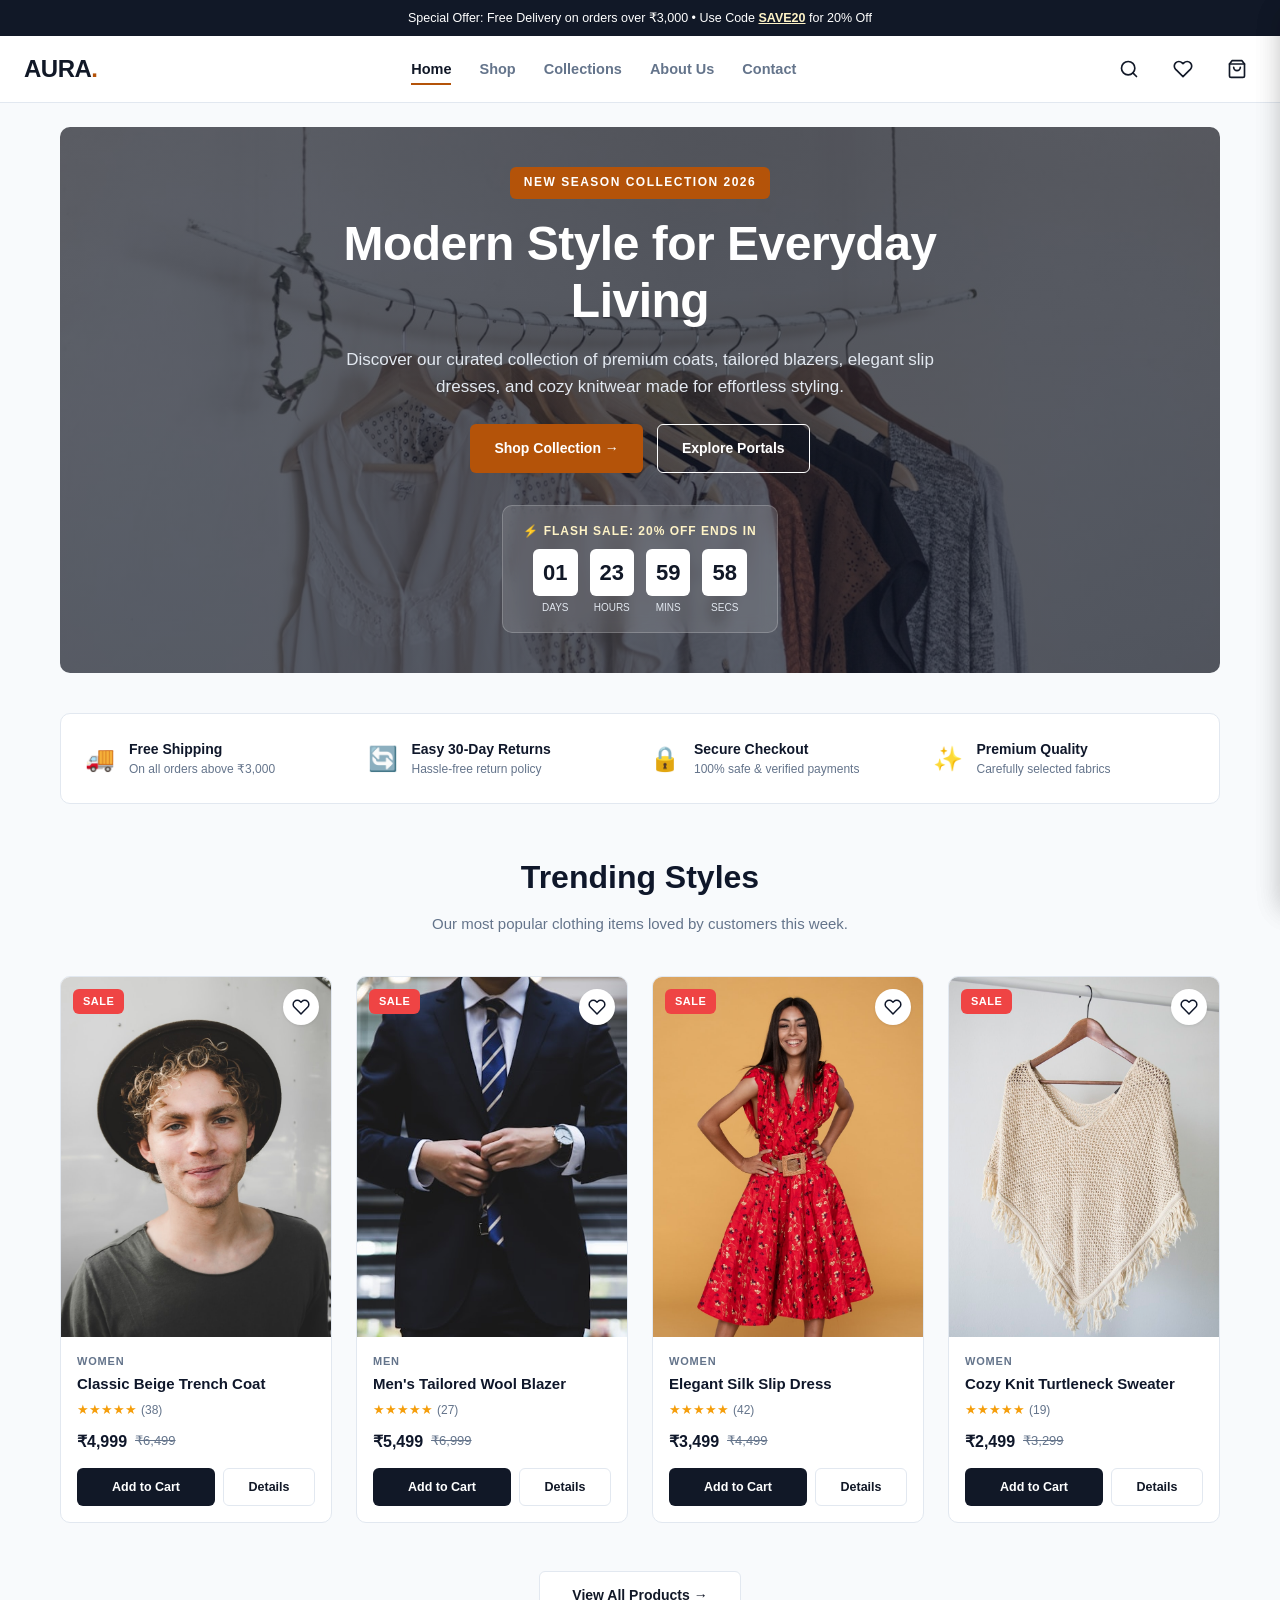
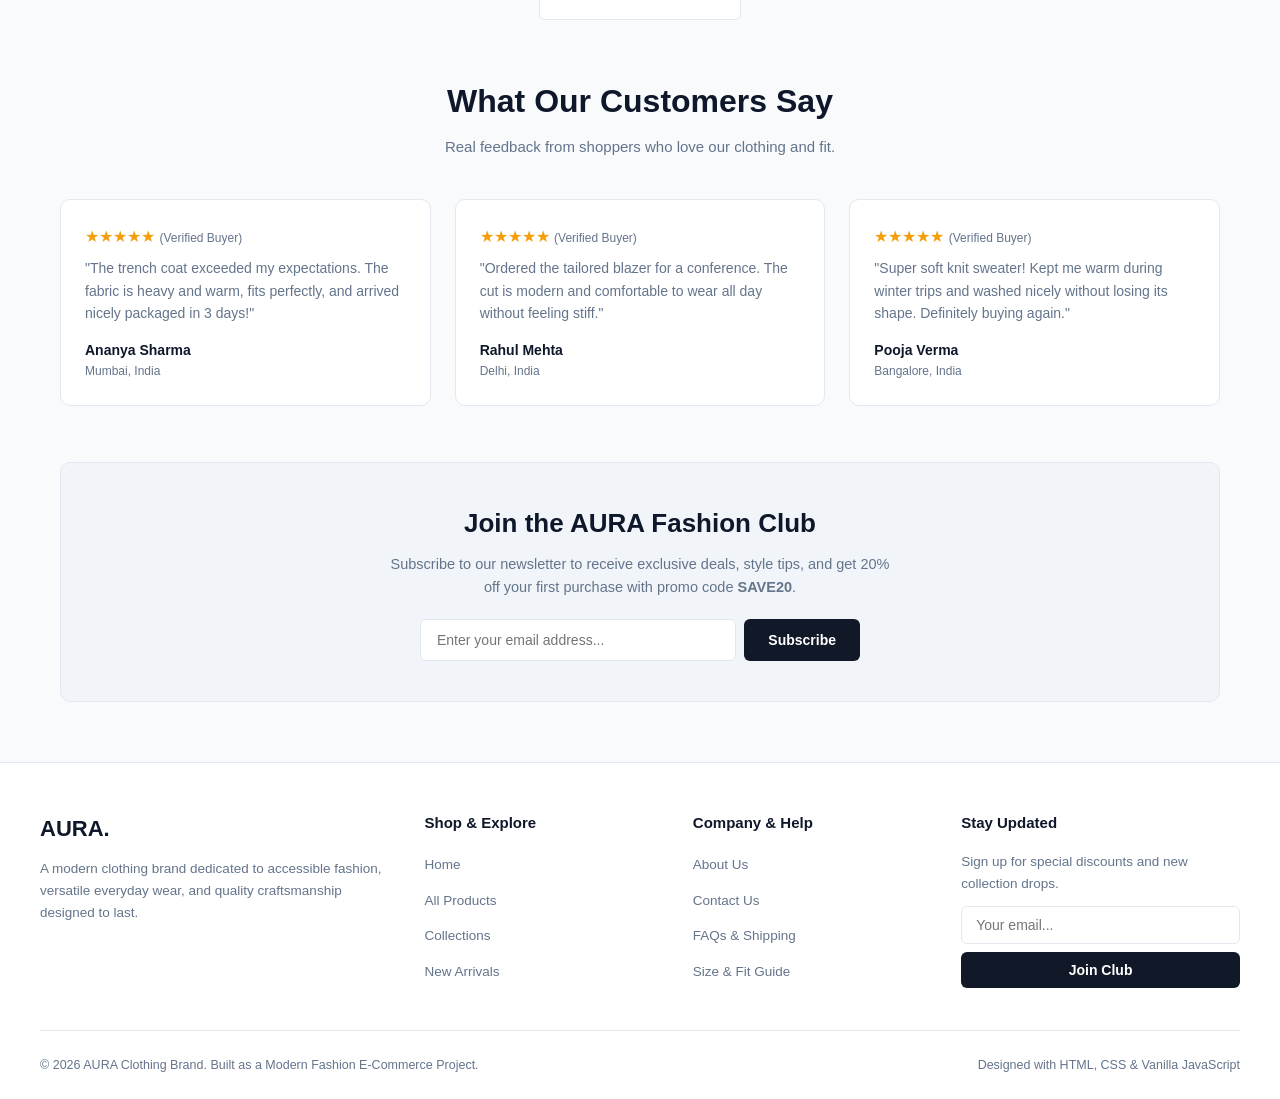
==== commit 5485af31: "feat: Simplify UI, copy, and codebase to clean beginner/intern assignment standard" ====
--- a/index.html
+++ b/index.html
@@ -4,32 +4,28 @@
   <meta charset="UTF-8" />
   <meta name="viewport" content="width=device-width, initial-scale=1.0" />
   <title>AURA — Modern Fashion &amp; Clothing Brand</title>
-  <meta name="description" content="Discover AURA: Contemporary fashion, premium outerwear, Mulberry silk garments, and modern daily wardrobe essentials." />
+  <meta name="description" content="Shop modern fashion, jackets, blazers, knitwear, and dresses at AURA Clothing Brand." />
   <link rel="stylesheet" href="css/style.css" />
 </head>
 <body>
 
   <!-- Top Announcement Promo Bar -->
   <div class="promo-bar">
-    <div class="promo-bar-container">
-      <div class="promo-bar-text">
-        Atelier Capsule • Complimentary Courier on Orders Over ₹5,000 • Use Code <span>ATELIER20</span>
-      </div>
-    </div>
+    Special Offer: Free Delivery on orders over ₹3,000 • Use Code <span>SAVE20</span> for 20% Off
   </div>
 
-  <!-- Navigation Bar -->
+  <!-- Main Navigation Bar -->
   <header class="navbar">
     <a href="index.html" class="logo">AURA<span>.</span></a>
     
-    <!-- Mobile Hamburger Button -->
-    <button class="hamburger-btn" id="hamburger-btn" onclick="window.__aura.toggleMobileMenu()" aria-label="Toggle Navigation Menu">
+    <!-- Mobile Hamburger Toggle Button -->
+    <button class="hamburger-btn" id="hamburger-btn" onclick="toggleMobileMenu()" aria-label="Toggle Navigation Menu">
       <span></span>
       <span></span>
       <span></span>
     </button>
 
-    <!-- Nav Links (Desktop row / Mobile drawer) -->
+    <!-- Nav Links (Desktop row / Mobile slide-out drawer) -->
     <nav class="nav-links" id="nav-links">
       <a href="index.html" class="active">Home</a>
       <a href="shop.html">Shop</a>
@@ -38,211 +34,177 @@
       <a href="contact.html">Contact</a>
     </nav>
 
-    <!-- Cart & Wishlist Actions -->
+    <!-- Header Action Icons -->
     <div class="nav-actions">
-      <!-- Instant Search Trigger -->
-      <button class="nav-icon-btn" onclick="window.__aura.openSearch()" aria-label="Search Catalog" title="Search (Press /)">
-        <svg viewBox="0 0 24 24" fill="none" stroke="currentColor" stroke-width="1.8" stroke-linecap="round" stroke-linejoin="round">
+      <!-- Search Modal Trigger -->
+      <button class="nav-icon-btn" onclick="openSearch()" aria-label="Search Products" title="Search (Press /)">
+        <svg viewBox="0 0 24 24" fill="none" stroke="currentColor" stroke-width="2" stroke-linecap="round" stroke-linejoin="round">
           <circle cx="11" cy="11" r="8"></circle>
           <line x1="21" y1="21" x2="16.65" y2="16.65"></line>
         </svg>
       </button>
 
-      <!-- Shopping Bag Button -->
-      <button class="nav-icon-btn" onclick="window.__aura.openCart()" aria-label="View Shopping Bag">
-        <svg viewBox="0 0 24 24" fill="none" stroke="currentColor" stroke-width="1.8" stroke-linecap="round" stroke-linejoin="round">
+      <!-- Wishlist Drawer Trigger -->
+      <button class="nav-icon-btn" onclick="openWishlist()" aria-label="View Wishlist">
+        <svg viewBox="0 0 24 24" fill="none" stroke="currentColor" stroke-width="2" stroke-linecap="round" stroke-linejoin="round">
+          <path d="M20.84 4.61a5.5 5.5 0 0 0-7.78 0L12 5.67l-1.06-1.06a5.5 5.5 0 0 0-7.78 7.78l1.06 1.06L12 21.23l7.78-7.78 1.06-1.06a5.5 5.5 0 0 0 0-7.78z"></path>
+        </svg>
+        <span class="nav-badge" id="wishlist-badge">0</span>
+      </button>
+
+      <!-- Shopping Cart Drawer Trigger -->
+      <button class="nav-icon-btn" onclick="openCart()" aria-label="View Shopping Cart">
+        <svg viewBox="0 0 24 24" fill="none" stroke="currentColor" stroke-width="2" stroke-linecap="round" stroke-linejoin="round">
           <path d="M6 2L3 6v14a2 2 0 0 0 2 2h14a2 2 0 0 0 2-2V6l-3-4z"></path>
           <line x1="3" y1="6" x2="21" y2="6"></line>
           <path d="M16 10a4 4 0 0 1-8 0"></path>
         </svg>
         <span class="nav-badge" id="cart-badge">0</span>
       </button>
-
-      <!-- Wishlist Button -->
-      <button class="nav-icon-btn" onclick="window.__aura.openWishlist()" aria-label="View Wishlist">
-        <svg viewBox="0 0 24 24" fill="none" stroke="currentColor" stroke-width="1.8" stroke-linecap="round" stroke-linejoin="round">
-          <path d="M20.84 4.61a5.5 5.5 0 0 0-7.78 0L12 5.67l-1.06-1.06a5.5 5.5 0 0 0-7.78 7.78l1.06 1.06L12 21.23l7.78-7.78 1.06-1.06a5.5 5.5 0 0 0 0-7.78z"></path>
-        </svg>
-        <span class="nav-badge" id="wishlist-badge">0</span>
-      </button>
     </div>
   </header>
 
-  <!-- Mobile Nav Backdrop -->
-  <div class="nav-backdrop" id="nav-backdrop"></div>
-
-  <!-- Main Content Container -->
+  <!-- Mobile Navigation Backdrop -->
+  <div class="nav-backdrop" id="nav-backdrop" onclick="closeMobileMenu()"></div>
+
+  <!-- Page Content Container -->
   <main class="container">
     
-    <!-- Elevated Haute Couture Hero Banner with Countdown Timer -->
-    <section class="hero reveal-on-scroll">
-      <div class="hero-capsule-tag">
-        <span>✦</span> INAUGURAL CAPSULE N° 01 • AUTUMN / WINTER 2026 <span>✦</span>
-      </div>
-
-      <h1>Architecture of <span class="hero-italic">Modern Silhouette</span></h1>
-      <p>Double-faced Italian virgin wool, fluid 22-momme Mulberry silk, and structured architectural tailoring. Sculpted for a life of quiet luxury.</p>
+    <!-- Hero Banner with Promotional Offer & Countdown Timer -->
+    <section class="hero-section">
+      <div class="hero-content">
+        <span class="hero-eyebrow">New Season Collection 2026</span>
+        <h1 class="hero-title">Modern Style for Everyday Living</h1>
+        <p class="hero-subtitle">
+          Discover our curated collection of premium coats, tailored blazers, elegant slip dresses, and cozy knitwear made for effortless styling.
+        </p>
+        
+        <div class="hero-actions">
+          <a href="shop.html" class="btn btn-primary">Shop Collection →</a>
+          <a href="collections.html" class="btn btn-secondary">Explore Portals</a>
+        </div>
+
+        <!-- Promotional Flash Sale Countdown Timer -->
+        <div class="countdown-box">
+          <span class="cd-label">⚡ Flash Sale: 20% Off Ends In</span>
+          <div class="countdown-grid">
+            <div class="countdown-item">
+              <strong id="cd-days">02</strong>
+              <small>Days</small>
+            </div>
+            <div class="countdown-item">
+              <strong id="cd-hours">12</strong>
+              <small>Hours</small>
+            </div>
+            <div class="countdown-item">
+              <strong id="cd-mins">45</strong>
+              <small>Mins</small>
+            </div>
+            <div class="countdown-item">
+              <strong id="cd-secs">30</strong>
+              <small>Secs</small>
+            </div>
+          </div>
+        </div>
+      </div>
+    </section>
+
+    <!-- Trust Badges Strip -->
+    <section class="trust-strip">
+      <div class="trust-item">
+        <span class="trust-icon">🚚</span>
+        <div class="trust-text">
+          <h4>Free Shipping</h4>
+          <p>On all orders above ₹3,000</p>
+        </div>
+      </div>
+      <div class="trust-item">
+        <span class="trust-icon">🔄</span>
+        <div class="trust-text">
+          <h4>Easy 30-Day Returns</h4>
+          <p>Hassle-free return policy</p>
+        </div>
+      </div>
+      <div class="trust-item">
+        <span class="trust-icon">🔒</span>
+        <div class="trust-text">
+          <h4>Secure Checkout</h4>
+          <p>100% safe &amp; verified payments</p>
+        </div>
+      </div>
+      <div class="trust-item">
+        <span class="trust-icon">✨</span>
+        <div class="trust-text">
+          <h4>Premium Quality</h4>
+          <p>Carefully selected fabrics</p>
+        </div>
+      </div>
+    </section>
+
+    <!-- Featured Products Section -->
+    <section style="margin-bottom: 56px;">
+      <div class="section-header">
+        <h2>Trending Styles</h2>
+        <p>Our most popular clothing items loved by customers this week.</p>
+      </div>
+
+      <!-- Rendered dynamically by js/main.js -->
+      <div class="products-grid" id="home-products"></div>
+
+      <div style="text-align: center;">
+        <a href="shop.html" class="btn btn-secondary" style="padding: 12px 32px;">
+          View All Products →
+        </a>
+      </div>
+    </section>
+
+    <!-- Customer Reviews / Testimonials Section -->
+    <section style="margin-bottom: 56px;">
+      <div class="section-header">
+        <h2>What Our Customers Say</h2>
+        <p>Real feedback from shoppers who love our clothing and fit.</p>
+      </div>
+
+      <div style="display: grid; grid-template-columns: repeat(auto-fit, minmax(280px, 1fr)); gap: 24px;">
+        <div style="background: #ffffff; border: 1px solid var(--border-color); border-radius: var(--radius-md); padding: 24px;">
+          <div style="color: #f59e0b; margin-bottom: 8px;">★★★★★ <span style="color: var(--text-muted); font-size: 12px;">(Verified Buyer)</span></div>
+          <p style="color: var(--text-muted); font-size: 14px; margin-bottom: 12px; line-height: 1.6;">
+            "The trench coat exceeded my expectations. The fabric is heavy and warm, fits perfectly, and arrived nicely packaged in 3 days!"
+          </p>
+          <strong style="font-size: 14px;">Ananya Sharma</strong>
+          <div style="font-size: 12px; color: var(--text-muted);">Mumbai, India</div>
+        </div>
+
+        <div style="background: #ffffff; border: 1px solid var(--border-color); border-radius: var(--radius-md); padding: 24px;">
+          <div style="color: #f59e0b; margin-bottom: 8px;">★★★★★ <span style="color: var(--text-muted); font-size: 12px;">(Verified Buyer)</span></div>
+          <p style="color: var(--text-muted); font-size: 14px; margin-bottom: 12px; line-height: 1.6;">
+            "Ordered the tailored blazer for a conference. The cut is modern and comfortable to wear all day without feeling stiff."
+          </p>
+          <strong style="font-size: 14px;">Rahul Mehta</strong>
+          <div style="font-size: 12px; color: var(--text-muted);">Delhi, India</div>
+        </div>
+
+        <div style="background: #ffffff; border: 1px solid var(--border-color); border-radius: var(--radius-md); padding: 24px;">
+          <div style="color: #f59e0b; margin-bottom: 8px;">★★★★★ <span style="color: var(--text-muted); font-size: 12px;">(Verified Buyer)</span></div>
+          <p style="color: var(--text-muted); font-size: 14px; margin-bottom: 12px; line-height: 1.6;">
+            "Super soft knit sweater! Kept me warm during winter trips and washed nicely without losing its shape. Definitely buying again."
+          </p>
+          <strong style="font-size: 14px;">Pooja Verma</strong>
+          <div style="font-size: 12px; color: var(--text-muted);">Bangalore, India</div>
+        </div>
+      </div>
+    </section>
+
+    <!-- Newsletter Subscription Section -->
+    <section style="background: var(--bg-surface); border: 1px solid var(--border-color); border-radius: var(--radius-md); padding: 40px 24px; text-align: center; margin-bottom: 56px;">
+      <h2 style="font-size: 26px; font-weight: 700; margin-bottom: 8px;">Join the AURA Fashion Club</h2>
+      <p style="color: var(--text-muted); font-size: 14.5px; max-width: 500px; margin: 0 auto 20px;">
+        Subscribe to our newsletter to receive exclusive deals, style tips, and get 20% off your first purchase with promo code <strong>SAVE20</strong>.
+      </p>
       
-      <div class="hero-actions">
-        <a href="shop.html" class="btn btn-primary">Explore Inaugural Capsule →</a>
-        <a href="collections.html" class="btn btn-hero-ghost">View Runway Lookbook 📖</a>
-      </div>
-
-      <!-- Haute Couture Countdown Console -->
-      <div class="hero-countdown-wrapper">
-        <div class="countdown-label">
-          <span class="pulse-beacon"></span> PRIVATE ATELIER ACCESS ENDS IN:
-        </div>
-        <div class="countdown-box">
-          <div class="time-item">
-            <span id="cd-days">02</span>
-            <small>Days</small>
-          </div>
-          <div class="time-item">
-            <span id="cd-hours">12</span>
-            <small>Hours</small>
-          </div>
-          <div class="time-item">
-            <span id="cd-mins">45</span>
-            <small>Mins</small>
-          </div>
-          <div class="time-item">
-            <span id="cd-secs">30</span>
-            <small>Secs</small>
-          </div>
-        </div>
-      </div>
-
-      <!-- Hero Trust Highlight Bar -->
-      <div class="hero-trust-bar">
-        <span>✦ Handcrafted in Italy &amp; France</span>
-        <span class="hero-trust-divider">•</span>
-        <span>✦ 100% Certified Traceable Fibers</span>
-        <span class="hero-trust-divider">•</span>
-        <span>✦ Complimentary Insured Courier</span>
-      </div>
-    </section>
-
-    <!-- Infinitely Scrolling Luxury Ticker Marquee -->
-    <div class="marquee-strip reveal-on-scroll" style="margin-bottom: clamp(36px, 6vw, 64px); border-radius: var(--radius-sm);">
-      <div class="marquee-content">
-        <span class="marquee-item">Paris Atelier</span>
-        <span class="marquee-item">Italian Virgin Wool</span>
-        <span class="marquee-item">22-Momme Mulberry Silk</span>
-        <span class="marquee-item">Peruvian Royal Alpaca</span>
-        <span class="marquee-item">New York Flagship</span>
-        <span class="marquee-item">Handcrafted Tailoring</span>
-        <span class="marquee-item">Milan Fashion House</span>
-        <span class="marquee-item">Complimentary Worldwide Courier</span>
-        <!-- Duplicate for seamless loop -->
-        <span class="marquee-item">Paris Atelier</span>
-        <span class="marquee-item">Italian Virgin Wool</span>
-        <span class="marquee-item">22-Momme Mulberry Silk</span>
-        <span class="marquee-item">Peruvian Royal Alpaca</span>
-        <span class="marquee-item">New York Flagship</span>
-        <span class="marquee-item">Handcrafted Tailoring</span>
-        <span class="marquee-item">Milan Fashion House</span>
-        <span class="marquee-item">Complimentary Worldwide Courier</span>
-      </div>
-    </div>
-
-    <!-- Editorial Craftsmanship Philosophy -->
-    <section class="reveal-on-scroll" style="background: var(--bg-card); border: 1px solid var(--border-color); border-radius: var(--radius-sm); padding: clamp(32px, 5vw, 56px) clamp(20px, 4vw, 44px); margin-bottom: clamp(36px, 6vw, 64px);">
-      <div style="text-align: center; max-width: 640px; margin: 0 auto 36px;">
-        <span style="font-size: 10.5px; font-weight: 600; letter-spacing: 2px; text-transform: uppercase; color: var(--accent);">Maison Philosophy</span>
-        <h2 style="font-family: var(--font-serif); font-size: clamp(24px, 4vw, 36px); font-weight: 500; margin: 8px 0 12px;">Quiet Luxury. Architectural Form.</h2>
-        <p style="color: var(--text-secondary); font-size: 14.5px; line-height: 1.7;">We reject fast disposable fashion in favor of generational wardrobe pieces created with traceable natural fibers and master tailoring techniques.</p>
-      </div>
-
-      <div class="craftsmanship-grid">
-        <div class="craftsmanship-col">
-          <div style="font-family: var(--font-serif); font-size: 32px; font-weight: 600; color: var(--accent); margin-bottom: 6px;">100%</div>
-          <h4 style="font-size: 12px; font-weight: 700; letter-spacing: 1.5px; text-transform: uppercase; margin-bottom: 6px;">Traceable Origin</h4>
-          <p style="font-size: 13px; color: var(--text-muted); line-height: 1.6;">Virgin wool from Biella, Italy &amp; Royal Alpaca fibers from Arequipa, Peru.</p>
-        </div>
-        <div class="craftsmanship-col">
-          <div style="font-family: var(--font-serif); font-size: 32px; font-weight: 600; color: var(--accent); margin-bottom: 6px;">Zero</div>
-          <h4 style="font-size: 12px; font-weight: 700; letter-spacing: 1.5px; text-transform: uppercase; margin-bottom: 6px;">Synthetic Fillers</h4>
-          <p style="font-size: 13px; color: var(--text-muted); line-height: 1.6;">Pure unadulterated natural materials with zero microplastics or polyester blends.</p>
-        </div>
-        <div class="craftsmanship-col">
-          <div style="font-family: var(--font-serif); font-size: 32px; font-weight: 600; color: var(--accent); margin-bottom: 6px;">10-Year</div>
-          <h4 style="font-size: 12px; font-weight: 700; letter-spacing: 1.5px; text-transform: uppercase; margin-bottom: 6px;">Atelier Guarantee</h4>
-          <p style="font-size: 13px; color: var(--text-muted); line-height: 1.6;">Reinforced storm flaps, French seams, and complimentary repair services.</p>
-        </div>
-      </div>
-    </section>
-
-    <!-- Trending Styles Section -->
-    <section>
-      <div class="section-header reveal-on-scroll">
-        <h2>Featured Capsule Creations</h2>
-        <p>Handcrafted silhouettes sculpted with certified organic and virgin luxury materials</p>
-      </div>
-
-      <!-- 4 Product Cards rendered dynamically by home.page.js -->
-      <div class="product-grid" id="home-products"></div>
-
-      <div style="text-align: center; margin-bottom: clamp(36px, 6vw, 64px);">
-        <a href="shop.html" class="btn btn-secondary" style="padding: 14px 32px;">Explore Full Catalog (6 Apparels) →</a>
-      </div>
-    </section>
-
-    <!-- Press Acclaim Recognition Bar -->
-    <section class="reveal-on-scroll" style="background: var(--bg-surface); border-radius: var(--radius-sm); border: 1px solid var(--border-color); padding: clamp(28px, 4vw, 44px) 24px; margin-bottom: clamp(36px, 6vw, 64px); text-align: center;">
-      <span style="font-size: 10px; font-weight: 600; letter-spacing: 2px; text-transform: uppercase; color: var(--text-muted); display: block; margin-bottom: 20px;">Critical Acclaim &amp; Editorial Recognition</span>
-      <div style="display: grid; grid-template-columns: repeat(auto-fit, minmax(260px, 1fr)); gap: 30px; max-width: 1000px; margin: 0 auto;">
-        <div>
-          <div style="font-family: var(--font-serif); font-size: 20px; font-weight: 700; letter-spacing: 3px; margin-bottom: 8px;">VOGUE</div>
-          <p style="font-family: var(--font-serif); font-style: italic; font-size: 14px; color: var(--text-secondary);">"A triumphant masterclass in architectural minimalism and timeless tailoring."</p>
-        </div>
-        <div>
-          <div style="font-family: var(--font-serif); font-size: 20px; font-weight: 700; letter-spacing: 3px; margin-bottom: 8px;">GQ</div>
-          <p style="font-family: var(--font-serif); font-style: italic; font-size: 14px; color: var(--text-secondary);">"The definitive uniform for the discerning contemporary gentleman."</p>
-        </div>
-        <div>
-          <div style="font-family: var(--font-serif); font-size: 20px; font-weight: 700; letter-spacing: 3px; margin-bottom: 8px;">HARPER'S BAZAAR</div>
-          <p style="font-family: var(--font-serif); font-style: italic; font-size: 14px; color: var(--text-secondary);">"Silks and wools that effortlessly rival Paris's most storied couture houses."</p>
-        </div>
-      </div>
-    </section>
-
-    <!-- Client Testimonials Section -->
-    <section>
-      <div class="section-header reveal-on-scroll">
-        <h2>Patrons &amp; Atelier Reviews</h2>
-        <p>Refined impressions from our worldwide connoisseur community</p>
-      </div>
-
-      <div class="testimonials-grid">
-        <div class="testimonial-card reveal-on-scroll">
-          <div class="product-rating">★★★★★ <span>(Verified Purchase)</span></div>
-          <p class="testimonial-quote">"The drape and weight of the double-breasted trench coat are phenomenal. Impeccable horn buttons and arrived in signature dust bag."</p>
-          <div class="testimonial-author">Sarah Jenkins, New York</div>
-        </div>
-
-        <div class="testimonial-card reveal-on-scroll">
-          <div class="product-rating">★★★★★ <span>(Verified Purchase)</span></div>
-          <p class="testimonial-quote">"The Royal Alpaca knit has an exquisite hand-feel. Exceptionally warm, utterly soft, and fits with effortless fluidity."</p>
-          <div class="testimonial-author">Alex Rivera, London</div>
-        </div>
-
-        <div class="testimonial-card reveal-on-scroll">
-          <div class="product-rating">★★★★★ <span>(Verified Purchase)</span></div>
-          <p class="testimonial-quote">"Sleek mobile navigation, flawless checkout, and rapid insured delivery. The tailoring rivals traditional European heritage houses."</p>
-          <div class="testimonial-author">Chloe Dubois, Paris</div>
-        </div>
-      </div>
-    </section>
-
-    <!-- Newsletter VIP Section -->
-    <section class="newsletter-box reveal-on-scroll">
-      <h2>The Atelier Gazette</h2>
-      <p>Subscribe to receive private invitations to seasonal drops, bespoke previews, and 20% off your inaugural order.</p>
-      
-      <form class="newsletter-form" onsubmit="window.__aura.subscribeNewsletter(event)">
-        <input type="email" class="newsletter-input" placeholder="Enter your email address..." required aria-label="Email Address" />
-        <button type="submit" class="btn btn-primary">Subscribe</button>
+      <form onsubmit="subscribeNewsletter(event)" style="display: flex; gap: 8px; max-width: 440px; margin: 0 auto; flex-wrap: wrap;">
+        <input type="email" placeholder="Enter your email address..." required style="flex: 1; min-width: 220px; padding: 12px 16px; border: 1px solid var(--border-color); border-radius: var(--radius-sm); background: #ffffff;" />
+        <button type="submit" class="btn btn-primary" style="padding: 12px 24px;">Subscribe</button>
       </form>
     </section>
 
@@ -254,78 +216,79 @@
       <div class="footer-col">
         <h3>AURA<span>.</span></h3>
         <p>
-          A luxury maison dedicated to timeless craftsmanship, sustainable virgin fabrics, architectural silhouettes, and enduring comfort.
+          A modern clothing brand dedicated to accessible fashion, versatile everyday wear, and quality craftsmanship designed to last.
         </p>
       </div>
 
       <div class="footer-col">
-        <h4>The Maison</h4>
+        <h4>Shop &amp; Explore</h4>
         <ul class="footer-links">
           <li><a href="index.html">Home</a></li>
-          <li><a href="shop.html">Shop Catalog</a></li>
-          <li><a href="collections.html">Curated Collections</a></li>
-          <li><a href="about.html">About the Maison</a></li>
-          <li><a href="contact.html">Client Concierge</a></li>
+          <li><a href="shop.html">All Products</a></li>
+          <li><a href="collections.html">Collections</a></li>
+          <li><a href="shop.html?category=new-arrivals">New Arrivals</a></li>
         </ul>
       </div>
 
       <div class="footer-col">
-        <h4>Client Services</h4>
+        <h4>Company &amp; Help</h4>
         <ul class="footer-links">
-          <li><a href="contact.html">Bespoke Fitting</a></li>
-          <li><a href="contact.html#faq">Insured Courier &amp; Returns</a></li>
-          <li><a href="javascript:void(0)" onclick="window.__aura.openSizeGuide()">Size &amp; Fit Guide</a></li>
-          <li><a href="contact.html">Press &amp; Editorial</a></li>
+          <li><a href="about.html">About Us</a></li>
+          <li><a href="contact.html">Contact Us</a></li>
+          <li><a href="contact.html#faq">FAQs &amp; Shipping</a></li>
+          <li><a href="javascript:void(0)" onclick="openSizeGuide()">Size &amp; Fit Guide</a></li>
         </ul>
       </div>
+
+      <div class="footer-col">
+        <h4>Stay Updated</h4>
+        <p style="margin-bottom: 12px;">Sign up for special discounts and new collection drops.</p>
+        <form onsubmit="subscribeNewsletter(event)" class="footer-newsletter">
+          <input type="email" placeholder="Your email..." required />
+          <button type="submit" class="btn btn-primary" style="width: 100%; padding: 10px;">Join Club</button>
+        </form>
+      </div>
     </div>
 
     <div class="footer-bottom">
-      <div>&copy; 2026 AURA Maison de Couture. All Rights Reserved.</div>
-      <div class="footer-badges">
-        <span>Complimentary Delivery</span>
-        <span>•</span>
-        <span>Authenticity Guaranteed</span>
-        <span>•</span>
-        <span>Atelier Concierge</span>
-      </div>
+      <div>&copy; 2026 AURA Clothing Brand. Built as a Modern Fashion E-Commerce Project.</div>
+      <div>Designed with HTML, CSS &amp; Vanilla JavaScript</div>
     </div>
   </footer>
 
   <!-- Slide-out Shopping Cart Drawer -->
-  <div class="drawer-backdrop" id="drawer-backdrop" onclick="window.__aura.closeCart()"></div>
-  <aside class="cart-drawer" id="cart-drawer" aria-label="Shopping Bag">
+  <div class="drawer-backdrop" id="drawer-backdrop" onclick="closeCart()"></div>
+  <aside class="cart-drawer" id="cart-drawer" aria-label="Shopping Cart">
     <div class="drawer-header">
-      <h3>Shopping Bag</h3>
-      <button class="drawer-close-btn" onclick="window.__aura.closeCart()" aria-label="Close Shopping Bag">&times;</button>
-    </div>
-    <div id="cart-shipping-notice"></div>
-    <div class="drawer-body" id="cart-items-list"></div>
+      <h3>Shopping Cart</h3>
+      <button class="drawer-close-btn" onclick="closeCart()" aria-label="Close Shopping Cart">&times;</button>
+    </div>
+    <div class="drawer-body">
+      <div id="cart-shipping-notice"></div>
+      <div id="cart-items-list"></div>
+    </div>
     <div class="drawer-footer" id="cart-drawer-footer">
-      <div id="cart-promo-wrapper" class="promo-section"></div>
+      <div id="cart-promo-wrapper"></div>
       <div id="cart-breakdown"></div>
       <div class="cart-total-row">
-        <span>Grand Total</span>
+        <span>Total:</span>
         <span id="cart-total-price">₹0</span>
       </div>
-      <div class="cart-tax-note">Complimentary signature packaging &amp; insured courier delivery included</div>
-      <button class="btn btn-primary" style="width: 100%; padding: 15px;" onclick="window.__aura.checkout()">
-        Proceed to Checkout →
-      </button>
+      <button class="btn btn-primary btn-checkout" onclick="checkout()">Proceed to Checkout</button>
     </div>
   </aside>
 
   <!-- Slide-out Wishlist Drawer -->
-  <div class="drawer-backdrop" id="wishlist-backdrop" onclick="window.__aura.closeWishlist()"></div>
+  <div class="drawer-backdrop" id="wishlist-backdrop" onclick="closeWishlist()"></div>
   <aside class="wishlist-drawer" id="wishlist-drawer" aria-label="Wishlist Drawer">
     <div class="drawer-header">
-      <h3>Saved Wishlist</h3>
-      <button class="drawer-close-btn" onclick="window.__aura.closeWishlist()" aria-label="Close Wishlist">&times;</button>
+      <h3>My Saved Wishlist</h3>
+      <button class="drawer-close-btn" onclick="closeWishlist()" aria-label="Close Wishlist">&times;</button>
     </div>
     <div class="drawer-body" id="wishlist-items-list"></div>
   </aside>
 
-  <!-- Live Search Overlay -->
+  <!-- Interactive Search Modal -->
   <div class="search-modal-backdrop" id="search-modal-backdrop">
     <div class="search-modal-box">
       <div class="search-modal-header">
@@ -333,31 +296,85 @@
           <circle cx="11" cy="11" r="8"></circle>
           <line x1="21" y1="21" x2="16.65" y2="16.65"></line>
         </svg>
-        <input type="text" class="search-modal-input" id="search-modal-input" placeholder="Search creations, coats, silk, wool..." aria-label="Search Catalog" />
-        <button class="search-modal-close" onclick="window.__aura.closeSearch()" aria-label="Close Search">&times;</button>
-      </div>
-      <div class="search-modal-results" id="search-modal-results"></div>
-      <div class="search-modal-footer">
-        <span>Instant Atelier Live Search</span>
-        <span>Press <kbd class="search-kbd">ESC</kbd> to close</span>
+        <input type="text" class="search-modal-input" id="search-modal-input" placeholder="Search jackets, shirts, dresses, blazers..." aria-label="Search Catalog" />
+        <button class="drawer-close-btn" onclick="closeSearch()" aria-label="Close Search">&times;</button>
+      </div>
+      <div id="search-modal-results"></div>
+      <div style="display: flex; justify-content: space-between; font-size: 12px; color: var(--text-muted); margin-top: 14px; padding-top: 10px; border-top: 1px solid var(--border-color);">
+        <span>Press <strong>ESC</strong> to close</span>
+        <span>Type to filter instantly</span>
       </div>
     </div>
   </div>
 
   <!-- Quick View Modal -->
   <div class="quick-view-backdrop" id="quick-view-backdrop">
-    <div class="quick-view-modal">
-      <button class="quick-view-close" onclick="window.__aura.closeQuickView()" aria-label="Close Quick View">&times;</button>
+    <div class="quick-view-modal-box">
+      <button class="quick-view-close" onclick="closeQuickView()" aria-label="Close Quick View">&times;</button>
       <div id="quick-view-content"></div>
+    </div>
+  </div>
+
+  <!-- Size Guide Modal -->
+  <div class="size-modal-backdrop" id="size-modal-backdrop">
+    <div class="size-modal-box">
+      <div style="display: flex; justify-content: space-between; align-items: center; margin-bottom: 16px;">
+        <h3 style="font-size: 18px;">Size &amp; Fit Guide</h3>
+        <button class="drawer-close-btn" onclick="closeSizeGuide()" aria-label="Close Size Guide">&times;</button>
+      </div>
+      <p style="font-size: 13.5px; color: var(--text-muted); margin-bottom: 14px;">
+        Use this standard sizing chart to find your ideal fit. Measurements are in inches.
+      </p>
+      <table class="size-table">
+        <thead>
+          <tr>
+            <th>Size</th>
+            <th>Chest / Bust</th>
+            <th>Waist</th>
+            <th>Hips</th>
+          </tr>
+        </thead>
+        <tbody>
+          <tr>
+            <td><strong>XS</strong></td>
+            <td>32 – 34"</td>
+            <td>24 – 26"</td>
+            <td>34 – 36"</td>
+          </tr>
+          <tr>
+            <td><strong>S</strong></td>
+            <td>35 – 37"</td>
+            <td>27 – 29"</td>
+            <td>37 – 39"</td>
+          </tr>
+          <tr>
+            <td><strong>M</strong></td>
+            <td>38 – 40"</td>
+            <td>30 – 32"</td>
+            <td>40 – 42"</td>
+          </tr>
+          <tr>
+            <td><strong>L</strong></td>
+            <td>41 – 43"</td>
+            <td>33 – 35"</td>
+            <td>43 – 45"</td>
+          </tr>
+          <tr>
+            <td><strong>XL</strong></td>
+            <td>44 – 46"</td>
+            <td>36 – 38"</td>
+            <td>46 – 48"</td>
+          </tr>
+        </tbody>
+      </table>
     </div>
   </div>
 
   <!-- Toast Notification Container -->
   <div class="toast-container" id="toast-container"></div>
 
-  <!-- Product Data Catalog -->
+  <!-- JavaScript Files -->
   <script src="js/products.js"></script>
-  <!-- Master Application Script -->
   <script src="js/main.js"></script>
 </body>
 </html>
--- a/css/style.css
+++ b/css/style.css
@@ -1,102 +1,73 @@
-/*
-  ============================================================================
-  AURA MODERN FASHION E-COMMERCE - MASTER STYLESHEET (style.css)
-  ============================================================================
-  Author: Intern Developer
-  Description: Complete, clean, well-organized CSS for the AURA clothing brand.
-  Features:
-  - Clean CSS Variables for consistent typography, colors, and spacing
-  - Semantic and responsive grid/flexbox layouts
-  - Native browser cursor everywhere (custom lagging cursor removed)
-  - Product card hover effects & secondary image transitions
-  - Sliding Cart and Wishlist drawers
-  - Live Search, Quick View, and Size Guide modals
-  - Mobile responsive navigation with hamburger toggle
-  - Cross-device optimization for Desktop, Tablet, and Mobile
-  ============================================================================
-*/
-
-/* --------------------------------------------------------------------------
-   1. DESIGN TOKENS & CSS VARIABLES
-   -------------------------------------------------------------------------- */
-@import url('https://fonts.googleapis.com/css2?family=Cormorant+Garamond:ital,wght@0,400;0,500;0,600;0,700;1,400;1,600&family=Montserrat:wght@300;400;500;600;700&display=swap');
-
+/**
+ * ============================================================================
+ * AURA Modern Fashion - Master Stylesheet (style.css)
+ * ============================================================================
+ * Student / Intern Project: Modern Fashion E-Commerce Website
+ * Author: Intern Developer
+ * Description: Clean, modern, responsive CSS styling for clothing brand store.
+ * ============================================================================
+ */
+
+/* ==========================================================================
+   1. CSS VARIABLES (DESIGN TOKENS)
+   ========================================================================== */
 :root {
-  /* Brand Color Palette */
-  --primary: #0F1014;           /* Deep obsidian black */
-  --primary-light: #22252B;     /* Rich graphite */
-  --accent: #B08D57;            /* Warm brushed gold / bronze */
-  --accent-hover: #967440;      /* Burnished antique gold */
-  --accent-light: #F7F3EC;      /* Light alabaster silk */
-  --accent-glow: rgba(176, 141, 87, 0.2);
-
-  /* Status Colors */
-  --success: #2E7D32;           /* Forest green */
-  --warning: #C59B27;           /* Warm amber */
-  --danger: #A93226;            /* Crimson red */
-
-  /* Backgrounds & Surfaces */
-  --bg-body: #FAF8F5;           /* Museum warm ivory */
-  --bg-card: #FFFFFF;           /* Clean white */
-  --bg-surface: #F3EFE9;        /* Warm architectural stone */
-
-  /* Text & Borders */
-  --text-main: #141619;         /* Dark body text */
-  --text-secondary: #58554E;    /* Slate subtitle */
-  --text-muted: #8E8A82;        /* Muted captions */
-  --text-inverse: #FFFFFF;      /* White text */
-  --border-color: #E8E3DA;      /* Elegant hairline border */
-  --border-focus: #B08D57;      /* Gold focus outline */
-
+  /* Colors */
+  --primary: #111827;           /* Main dark slate for text, buttons */
+  --primary-hover: #1f2937;     /* Hover state */
+  --accent: #b45309;            /* Warm Amber / Gold highlight */
+  --accent-light: #fef3c7;      /* Subtle gold tint */
+  --accent-hover: #92400e;      /* Darker accent */
+  --bg-body: #f8fafc;           /* Light clean background */
+  --bg-card: #ffffff;           /* Card white */
+  --bg-surface: #f1f5f9;        /* Input and secondary surface */
+  --text-dark: #0f172a;         /* Heading dark */
+  --text-muted: #64748b;        /* Secondary muted text */
+  --border-color: #e2e8f0;      /* Border grey */
+  --success: #16a34a;           /* Green for free shipping / success */
+  --danger: #ef4444;            /* Red for sale / remove */
+  
   /* Typography */
-  --font-serif: 'Cormorant Garamond', Didot, 'Playfair Display', Georgia, serif;
-  --font-family: 'Montserrat', -apple-system, BlinkMacSystemFont, 'Segoe UI', Roboto, sans-serif;
-
-  /* Shadows */
-  --shadow-sm: 0 2px 6px rgba(15, 16, 20, 0.04);
-  --shadow-md: 0 8px 24px rgba(15, 16, 20, 0.06);
-  --shadow-lg: 0 16px 40px rgba(15, 16, 20, 0.1);
-  --shadow-drawer: -12px 0 40px rgba(15, 16, 20, 0.25);
-
-  /* Border Radii */
-  --radius-sm: 4px;
-  --radius-md: 8px;
-  --radius-lg: 12px;
-  --radius-full: 9999px;
-
-  /* Layout Containers */
-  --container-max: 1280px;
-  --header-height: 72px;
-
-  /* Transitions */
-  --transition-fast: 0.2s ease;
-  --transition-smooth: 0.35s cubic-bezier(0.16, 1, 0.3, 1);
-}
-
-/* --------------------------------------------------------------------------
-   2. RESET & BASE ELEMENTS
-   -------------------------------------------------------------------------- */
-*, *::before, *::after {
-  box-sizing: border-box;
+  --font-main: 'Poppins', -apple-system, BlinkMacSystemFont, 'Segoe UI', Roboto, sans-serif;
+  --font-heading: 'Poppins', -apple-system, BlinkMacSystemFont, 'Segoe UI', Roboto, sans-serif;
+
+  /* Shadows & Radii */
+  --radius-sm: 6px;
+  --radius-md: 10px;
+  --radius-lg: 16px;
+  --shadow-sm: 0 1px 3px rgba(0, 0, 0, 0.08);
+  --shadow-md: 0 4px 12px rgba(0, 0, 0, 0.08);
+  --shadow-lg: 0 10px 25px rgba(0, 0, 0, 0.12);
+  --transition: all 0.25s ease;
+}
+
+/* ==========================================================================
+   2. RESET & GLOBAL BASE STYLES
+   ========================================================================== */
+* {
   margin: 0;
   padding: 0;
+  box-sizing: border-box;
 }
 
 html {
   font-size: 16px;
   scroll-behavior: smooth;
-  -webkit-text-size-adjust: 100%;
 }
 
 body {
-  font-family: var(--font-family);
-  font-size: 14px;
+  font-family: var(--font-main);
+  background-color: var(--bg-body);
+  color: var(--text-dark);
   line-height: 1.6;
-  color: var(--text-main);
-  background-color: var(--bg-body);
   overflow-x: hidden;
   -webkit-font-smoothing: antialiased;
-  -moz-osx-font-smoothing: grayscale;
+}
+
+a {
+  color: inherit;
+  text-decoration: none;
+  transition: var(--transition);
 }
 
 img {
@@ -105,79 +76,139 @@
   display: block;
 }
 
-a {
-  color: inherit;
-  text-decoration: none;
-  transition: color var(--transition-fast);
-}
-
 button, input, select, textarea {
   font-family: inherit;
-  font-size: inherit;
-  color: inherit;
+  font-size: 14px;
 }
 
 button {
   cursor: pointer;
+  border: none;
+  outline: none;
   background: none;
-  border: none;
-}
-
-ul, ol {
-  list-style: none;
+  transition: var(--transition);
 }
 
 .container {
-  max-width: var(--container-max);
+  width: 100%;
+  max-width: 1200px;
   margin: 0 auto;
-  padding: 0 clamp(16px, 4vw, 32px);
-}
-
-/* --------------------------------------------------------------------------
-   3. ANNOUNCEMENT BAR & NAVIGATION BAR
-   -------------------------------------------------------------------------- */
+  padding: 0 20px;
+}
+
+/* Common Section Header */
+.section-header {
+  text-align: center;
+  margin-bottom: 40px;
+}
+
+.section-header h2 {
+  font-size: clamp(24px, 3.5vw, 32px);
+  font-weight: 700;
+  color: var(--text-dark);
+  margin-bottom: 8px;
+}
+
+.section-header p {
+  color: var(--text-muted);
+  font-size: 15px;
+  max-width: 600px;
+  margin: 0 auto;
+}
+
+/* Buttons */
+.btn {
+  display: inline-flex;
+  align-items: center;
+  justify-content: center;
+  padding: 12px 24px;
+  border-radius: var(--radius-sm);
+  font-weight: 600;
+  font-size: 14px;
+  transition: var(--transition);
+  text-align: center;
+}
+
+.btn-primary {
+  background-color: var(--primary);
+  color: #ffffff;
+}
+
+.btn-primary:hover {
+  background-color: var(--primary-hover);
+  transform: translateY(-1px);
+}
+
+.btn-secondary {
+  background-color: #ffffff;
+  color: var(--primary);
+  border: 1px solid var(--border-color);
+}
+
+.btn-secondary:hover {
+  background-color: var(--bg-surface);
+  border-color: var(--primary);
+}
+
+/* Badges */
+.badge {
+  position: absolute;
+  top: 12px;
+  left: 12px;
+  padding: 4px 10px;
+  border-radius: var(--radius-sm);
+  font-size: 11px;
+  font-weight: 700;
+  text-transform: uppercase;
+  letter-spacing: 0.5px;
+  z-index: 2;
+}
+
+.badge-sale {
+  background-color: var(--danger);
+  color: #ffffff;
+}
+
+.badge-new {
+  background-color: var(--primary);
+  color: #ffffff;
+}
+
+/* ==========================================================================
+   3. PROMO BAR & NAVIGATION
+   ========================================================================== */
 .promo-bar {
   background-color: var(--primary);
-  color: #EDE8DE;
-  font-size: 11px;
+  color: #ffffff;
+  padding: 8px 16px;
+  font-size: 12.5px;
+  text-align: center;
   font-weight: 500;
-  letter-spacing: 1.2px;
-  text-transform: uppercase;
-  padding: 8px 16px;
-  text-align: center;
-  border-bottom: 1px solid rgba(255, 255, 255, 0.08);
 }
 
 .promo-bar span {
-  color: var(--accent);
+  color: var(--accent-light);
   font-weight: 700;
-}
-
+  text-decoration: underline;
+}
+
+/* Navbar */
 .navbar {
   position: sticky;
   top: 0;
+  background: #ffffff;
+  border-bottom: 1px solid var(--border-color);
   z-index: 100;
+  padding: 14px 24px;
   display: flex;
   align-items: center;
   justify-content: space-between;
-  height: var(--header-height);
-  padding: 0 clamp(16px, 4vw, 32px);
-  background-color: rgba(250, 248, 245, 0.95);
-  backdrop-filter: blur(12px);
-  -webkit-backdrop-filter: blur(12px);
-  border-bottom: 1px solid var(--border-color);
-  transition: box-shadow var(--transition-smooth);
-}
-
-.navbar.scrolled {
-  box-shadow: var(--shadow-sm);
 }
 
 .logo {
-  font-family: var(--font-serif);
-  font-size: 28px;
-  font-weight: 700;
-  letter-spacing: 2px;
+  font-size: 24px;
+  font-weight: 800;
+  letter-spacing: -0.5px;
   color: var(--primary);
 }
 
@@ -187,45 +218,38 @@
 
 .nav-links {
   display: flex;
-  align-items: center;
-  gap: 32px;
+  gap: 28px;
+  align-items: center;
 }
 
 .nav-links a {
-  font-size: 13px;
-  font-weight: 500;
-  letter-spacing: 0.8px;
-  text-transform: uppercase;
-  color: var(--text-secondary);
+  font-size: 14.5px;
+  font-weight: 600;
+  color: var(--text-muted);
   position: relative;
-  padding: 6px 0;
-}
-
-.nav-links a::after {
-  content: '';
+  padding: 4px 0;
+}
+
+.nav-links a:hover,
+.nav-links a.active {
+  color: var(--primary);
+}
+
+.nav-links a.active::after {
+  content: "";
   position: absolute;
   bottom: 0;
   left: 0;
-  width: 0%;
+  width: 100%;
   height: 2px;
   background-color: var(--accent);
-  transition: width var(--transition-fast);
-}
-
-.nav-links a:hover,
-.nav-links a.active {
-  color: var(--primary);
-}
-
-.nav-links a:hover::after,
-.nav-links a.active::after {
-  width: 100%;
-}
-
+}
+
+/* Nav Actions */
 .nav-actions {
   display: flex;
   align-items: center;
-  gap: 12px;
+  gap: 16px;
 }
 
 .nav-icon-btn {
@@ -233,16 +257,15 @@
   display: flex;
   align-items: center;
   justify-content: center;
-  width: 40px;
-  height: 40px;
-  border-radius: var(--radius-full);
+  width: 38px;
+  height: 38px;
+  border-radius: 50%;
   color: var(--primary);
-  transition: background-color var(--transition-fast), transform var(--transition-fast);
+  transition: var(--transition);
 }
 
 .nav-icon-btn:hover {
-  background-color: rgba(0, 0, 0, 0.04);
-  transform: translateY(-1px);
+  background-color: var(--bg-surface);
 }
 
 .nav-icon-btn svg {
@@ -252,464 +275,326 @@
 
 .nav-badge {
   position: absolute;
-  top: 4px;
-  right: 4px;
-  min-width: 18px;
-  height: 18px;
-  padding: 0 4px;
-  border-radius: var(--radius-full);
+  top: 2px;
+  right: 2px;
   background-color: var(--accent);
-  color: #FFFFFF;
+  color: #ffffff;
   font-size: 10px;
   font-weight: 700;
-  display: flex;
+  width: 18px;
+  height: 18px;
+  border-radius: 50%;
+  display: inline-flex;
   align-items: center;
   justify-content: center;
-  transition: transform var(--transition-fast);
-}
-
-/* Mobile Hamburger Button */
+}
+
+/* Hamburger button */
 .hamburger-btn {
   display: none;
   flex-direction: column;
-  justify-content: center;
   gap: 5px;
-  width: 38px;
-  height: 38px;
-  padding: 8px;
-  border-radius: var(--radius-sm);
-  z-index: 102;
+  width: 28px;
+  background: none;
 }
 
 .hamburger-btn span {
-  display: block;
-  width: 22px;
+  width: 100%;
   height: 2px;
   background-color: var(--primary);
-  transition: transform var(--transition-fast), opacity var(--transition-fast);
-}
-
-.hamburger-btn.active span:nth-child(1) {
-  transform: translateY(7px) rotate(45deg);
-}
-
-.hamburger-btn.active span:nth-child(2) {
-  opacity: 0;
-}
-
-.hamburger-btn.active span:nth-child(3) {
-  transform: translateY(-7px) rotate(-45deg);
-}
-
-.nav-backdrop {
-  display: none;
-  position: fixed;
-  inset: 0;
-  background: rgba(15, 16, 20, 0.4);
-  z-index: 99;
-}
-
-.nav-backdrop.active {
+  border-radius: 2px;
+  transition: var(--transition);
+}
+
+/* ==========================================================================
+   4. HERO BANNER (HOME PAGE)
+   ========================================================================== */
+.hero-section {
+  position: relative;
+  min-height: 520px;
+  display: flex;
+  align-items: center;
+  background: linear-gradient(rgba(17, 24, 39, 0.65), rgba(17, 24, 39, 0.7)), url('../assets/images/hero-banner.jpg') center/cover no-repeat;
+  color: #ffffff;
+  border-radius: var(--radius-md);
+  margin: 24px 0 40px;
+  padding: 40px 24px;
+}
+
+.hero-content {
+  max-width: 640px;
+  margin: 0 auto;
+  text-align: center;
+}
+
+.hero-eyebrow {
+  display: inline-block;
+  background-color: var(--accent);
+  color: #ffffff;
+  font-size: 12px;
+  font-weight: 700;
+  text-transform: uppercase;
+  letter-spacing: 1.5px;
+  padding: 6px 14px;
+  border-radius: var(--radius-sm);
+  margin-bottom: 16px;
+}
+
+.hero-title {
+  font-size: clamp(32px, 5vw, 48px);
+  font-weight: 800;
+  line-height: 1.2;
+  margin-bottom: 16px;
+  letter-spacing: -0.5px;
+}
+
+.hero-subtitle {
+  font-size: clamp(15px, 2vw, 17px);
+  color: #e2e8f0;
+  margin-bottom: 24px;
+  line-height: 1.6;
+}
+
+.hero-actions {
+  display: flex;
+  gap: 14px;
+  justify-content: center;
+  flex-wrap: wrap;
+  margin-bottom: 32px;
+}
+
+.hero-actions .btn-primary {
+  background-color: var(--accent);
+}
+
+.hero-actions .btn-primary:hover {
+  background-color: var(--accent-hover);
+}
+
+.hero-actions .btn-secondary {
+  background-color: transparent;
+  color: #ffffff;
+  border-color: #ffffff;
+}
+
+.hero-actions .btn-secondary:hover {
+  background-color: #ffffff;
+  color: var(--primary);
+}
+
+/* Promotional Countdown Timer */
+.countdown-box {
+  background: rgba(255, 255, 255, 0.12);
+  backdrop-filter: blur(8px);
+  border: 1px solid rgba(255, 255, 255, 0.2);
+  border-radius: var(--radius-md);
+  padding: 16px 20px;
+  display: inline-block;
+}
+
+.countdown-box span.cd-label {
+  font-size: 12px;
+  text-transform: uppercase;
+  letter-spacing: 1px;
+  font-weight: 600;
   display: block;
-}
-
-/* --------------------------------------------------------------------------
-   4. BUTTONS & UI CONTROLS
-   -------------------------------------------------------------------------- */
-.btn {
-  display: inline-flex;
+  margin-bottom: 8px;
+  color: var(--accent-light);
+}
+
+.countdown-grid {
+  display: flex;
   align-items: center;
   justify-content: center;
-  padding: 12px 24px;
-  border-radius: var(--radius-sm);
-  font-size: 12.5px;
-  font-weight: 600;
-  letter-spacing: 1px;
+  gap: 12px;
+}
+
+.countdown-item {
+  display: flex;
+  flex-direction: column;
+  align-items: center;
+}
+
+.countdown-item strong {
+  font-size: 22px;
+  font-weight: 800;
+  background: #ffffff;
+  color: var(--primary);
+  padding: 6px 10px;
+  border-radius: var(--radius-sm);
+  min-width: 44px;
+  text-align: center;
+}
+
+.countdown-item small {
+  font-size: 10px;
   text-transform: uppercase;
-  transition: all var(--transition-fast);
-  text-align: center;
-}
-
-.btn-primary {
-  background-color: var(--primary);
-  color: var(--text-inverse);
-  border: 1px solid var(--primary);
-}
-
-.btn-primary:hover {
-  background-color: var(--accent);
-  border-color: var(--accent);
-  color: #FFFFFF;
-}
-
-.btn-secondary {
-  background-color: transparent;
-  color: var(--primary);
+  margin-top: 4px;
+  color: #e2e8f0;
+}
+
+/* Trust Badges Strip */
+.trust-strip {
+  display: grid;
+  grid-template-columns: repeat(auto-fit, minmax(220px, 1fr));
+  gap: 20px;
+  background: #ffffff;
   border: 1px solid var(--border-color);
-}
-
-.btn-secondary:hover {
-  border-color: var(--primary);
-  background-color: var(--bg-card);
-}
-
-.btn-hero-ghost {
-  background: rgba(255, 255, 255, 0.9);
-  color: var(--primary);
-  border: 1px solid rgba(0, 0, 0, 0.1);
-}
-
-.btn-hero-ghost:hover {
-  background: #FFFFFF;
-  border-color: var(--primary);
-}
-
-.btn-card {
-  flex: 1;
-  padding: 9px 12px;
-  font-size: 11px;
-  font-weight: 600;
-  text-transform: uppercase;
-  letter-spacing: 0.8px;
-  background-color: var(--primary);
-  color: #FFFFFF;
-  border: 1px solid var(--primary);
-  border-radius: var(--radius-sm);
-  transition: all var(--transition-fast);
-  text-align: center;
-}
-
-.btn-card:hover {
-  background-color: var(--accent);
-  border-color: var(--accent);
-}
-
-.btn-card-outline {
-  background-color: transparent;
-  color: var(--primary);
-  border-color: var(--border-color);
-}
-
-.btn-card-outline:hover {
-  background-color: var(--bg-surface);
-  border-color: var(--primary);
-}
-
-/* --------------------------------------------------------------------------
-   5. HERO SECTION & COUNTDOWN
-   -------------------------------------------------------------------------- */
-.hero {
-  text-align: center;
-  padding: clamp(48px, 8vw, 84px) clamp(16px, 4vw, 32px);
-  margin-bottom: clamp(32px, 5vw, 48px);
-  background: linear-gradient(180deg, rgba(247, 243, 236, 0.6) 0%, rgba(250, 248, 245, 0) 100%);
   border-radius: var(--radius-md);
-  border: 1px solid var(--border-color);
-}
-
-.hero-capsule-tag {
-  display: inline-flex;
-  align-items: center;
-  gap: 8px;
-  font-size: 11px;
-  font-weight: 600;
-  letter-spacing: 2px;
-  text-transform: uppercase;
-  color: var(--accent);
-  margin-bottom: 18px;
-}
-
-.hero h1 {
-  font-family: var(--font-serif);
-  font-size: clamp(32px, 5.5vw, 62px);
-  font-weight: 500;
-  line-height: 1.15;
-  color: var(--primary);
-  max-width: 820px;
-  margin: 0 auto 18px;
-}
-
-.hero-italic {
-  font-style: italic;
-  font-weight: 400;
-  color: var(--accent);
-}
-
-.hero p {
-  font-size: clamp(14px, 1.8vw, 17px);
-  color: var(--text-secondary);
-  max-width: 640px;
-  margin: 0 auto 28px;
-  line-height: 1.7;
-}
-
-.hero-actions {
-  display: flex;
-  align-items: center;
-  justify-content: center;
-  gap: 16px;
-  flex-wrap: wrap;
-  margin-bottom: 36px;
-}
-
-.hero-countdown-wrapper {
-  display: inline-flex;
-  flex-direction: column;
-  align-items: center;
-  background: var(--bg-card);
-  padding: 16px 28px;
-  border-radius: var(--radius-sm);
-  border: 1px solid var(--border-color);
-  box-shadow: var(--shadow-sm);
-  margin-bottom: 28px;
-}
-
-.countdown-label {
-  font-size: 11px;
-  font-weight: 600;
-  letter-spacing: 1.5px;
-  text-transform: uppercase;
-  color: var(--text-muted);
-  margin-bottom: 8px;
-}
-
-.countdown-box {
-  display: flex;
-  gap: 20px;
-}
-
-.time-item {
-  display: flex;
-  flex-direction: column;
-  align-items: center;
-}
-
-.time-item span {
-  font-family: var(--font-serif);
-  font-size: 26px;
+  padding: 24px;
+  margin-bottom: 48px;
+}
+
+.trust-item {
+  display: flex;
+  align-items: center;
+  gap: 14px;
+}
+
+.trust-icon {
+  font-size: 24px;
+}
+
+.trust-text h4 {
+  font-size: 14px;
   font-weight: 700;
-  color: var(--primary);
-  line-height: 1;
-}
-
-.time-item small {
-  font-size: 10px;
-  letter-spacing: 1px;
-  text-transform: uppercase;
-  color: var(--text-muted);
-  margin-top: 4px;
-}
-
-.hero-trust-bar {
-  display: flex;
-  align-items: center;
-  justify-content: center;
-  gap: 16px;
-  flex-wrap: wrap;
+  color: var(--text-dark);
+}
+
+.trust-text p {
   font-size: 12px;
-  font-weight: 500;
-  color: var(--text-secondary);
-  letter-spacing: 0.5px;
-}
-
-.hero-trust-divider {
-  color: var(--accent);
-}
-
-/* --------------------------------------------------------------------------
-   6. MARQUEE STRIP
-   -------------------------------------------------------------------------- */
-.marquee-strip {
-  overflow: hidden;
-  white-space: nowrap;
-  background-color: var(--primary);
-  color: #EDE8DE;
-  padding: 14px 0;
-  border-radius: var(--radius-sm);
-}
-
-.marquee-content {
-  display: inline-block;
-  animation: marqueeScroll 25s linear infinite;
-}
-
-.marquee-item {
-  display: inline-block;
-  font-size: 11px;
-  font-weight: 600;
-  letter-spacing: 2px;
-  text-transform: uppercase;
-  padding: 0 24px;
-}
-
-.marquee-item::after {
-  content: "✦";
-  margin-left: 24px;
-  color: var(--accent);
-}
-
-@keyframes marqueeScroll {
-  from { transform: translateX(0%); }
-  to { transform: translateX(-50%); }
-}
-
-/* --------------------------------------------------------------------------
-   7. CRAFTSMANSHIP & SECTION HEADERS
-   -------------------------------------------------------------------------- */
-.section-header {
-  text-align: center;
-  max-width: 640px;
-  margin: 0 auto 36px;
-}
-
-.section-header h2 {
-  font-family: var(--font-serif);
-  font-size: clamp(26px, 4vw, 36px);
-  font-weight: 500;
-  color: var(--primary);
-  margin-bottom: 8px;
-}
-
-.section-header p {
-  color: var(--text-secondary);
-  font-size: 14.5px;
-}
-
-.craftsmanship-grid {
-  display: grid;
-  grid-template-columns: repeat(auto-fit, minmax(240px, 1fr));
-  gap: 24px;
-  text-align: center;
-}
-
-.craftsmanship-col {
-  padding: 16px;
-}
-
-/* --------------------------------------------------------------------------
-   8. PRODUCT GRID & PRODUCT CARDS
-   -------------------------------------------------------------------------- */
+  color: var(--text-muted);
+}
+
+/* ==========================================================================
+   5. PRODUCT CARDS & GRID
+   ========================================================================== */
+.products-grid,
 .product-grid {
   display: grid;
-  grid-template-columns: repeat(auto-fill, minmax(280px, 1fr));
-  gap: clamp(20px, 3vw, 32px);
-  margin-bottom: clamp(36px, 6vw, 64px);
-}
-
-.product-grid.grid-dense {
-  grid-template-columns: repeat(auto-fill, minmax(210px, 1fr));
-  gap: 16px;
+  grid-template-columns: repeat(auto-fill, minmax(260px, 1fr));
+  gap: 24px;
+  margin-bottom: 48px;
+}
+
+.products-grid.grid-compact,
+.product-grid.grid-compact {
+  grid-template-columns: repeat(auto-fill, minmax(200px, 1fr));
 }
 
 .product-card {
   background: var(--bg-card);
-  border-radius: var(--radius-sm);
   border: 1px solid var(--border-color);
+  border-radius: var(--radius-md);
   overflow: hidden;
-  transition: transform var(--transition-fast), box-shadow var(--transition-fast), border-color var(--transition-fast);
   display: flex;
   flex-direction: column;
+  transition: var(--transition);
+  position: relative;
 }
 
 .product-card:hover {
   transform: translateY(-4px);
   box-shadow: var(--shadow-md);
-  border-color: rgba(176, 141, 87, 0.4);
-}
-
-.product-image-wrap {
+  border-color: #cbd5e1;
+}
+
+.product-image-container {
   position: relative;
   width: 100%;
-  aspect-ratio: 3 / 4;
+  aspect-ratio: 3/4;
   overflow: hidden;
   background-color: var(--bg-surface);
 }
 
+.product-image-container a {
+  display: block;
+  width: 100%;
+  height: 100%;
+}
+
 .product-img-primary,
 .product-img-secondary {
-  position: absolute;
-  inset: 0;
   width: 100%;
   height: 100%;
   object-fit: cover;
-  transition: opacity 0.45s ease, transform 0.5s ease;
+  transition: transform 0.4s ease, opacity 0.4s ease;
 }
 
 .product-img-secondary {
+  position: absolute;
+  top: 0;
+  left: 0;
   opacity: 0;
+}
+
+.product-card:hover .product-img-primary {
+  opacity: 0;
+  transform: scale(1.04);
 }
 
 .product-card:hover .product-img-secondary {
   opacity: 1;
-}
-
-.product-card:hover .product-img-primary {
-  opacity: 0;
-}
-
-.product-card:hover .product-img-primary,
-.product-card:hover .product-img-secondary {
   transform: scale(1.04);
 }
 
-.product-badge {
-  position: absolute;
-  top: 12px;
-  left: 12px;
-  z-index: 2;
-  font-size: 10px;
-  font-weight: 700;
-  letter-spacing: 1px;
-  text-transform: uppercase;
-  padding: 4px 8px;
-  background-color: var(--primary);
-  color: #FFFFFF;
-  border-radius: 2px;
-}
-
+/* Wishlist heart button */
 .wishlist-btn {
   position: absolute;
   top: 12px;
   right: 12px;
-  z-index: 2;
-  width: 34px;
-  height: 34px;
-  border-radius: var(--radius-full);
-  background: rgba(255, 255, 255, 0.9);
+  width: 36px;
+  height: 36px;
+  border-radius: 50%;
+  background: #ffffff;
+  box-shadow: var(--shadow-sm);
+  display: flex;
+  align-items: center;
+  justify-content: center;
+  z-index: 3;
+  color: var(--text-dark);
+  transition: var(--transition);
+}
+
+.wishlist-btn:hover {
+  transform: scale(1.1);
+}
+
+.wishlist-btn.active svg {
+  fill: var(--danger);
+  stroke: var(--danger);
+}
+
+/* Quick view hover button */
+.quick-view-hover-btn {
+  position: absolute;
+  bottom: 12px;
+  left: 50%;
+  transform: translate(-50%, 20px);
+  background: #ffffff;
   color: var(--primary);
-  display: flex;
-  align-items: center;
-  justify-content: center;
-  transition: background var(--transition-fast), transform var(--transition-fast);
-}
-
-.wishlist-btn:hover {
-  background: #FFFFFF;
-  transform: scale(1.1);
-}
-
-.product-quick-view-btn {
-  position: absolute;
-  bottom: 0;
-  left: 0;
-  width: 100%;
-  padding: 10px;
-  background: rgba(15, 16, 20, 0.85);
-  color: #FFFFFF;
-  font-size: 11px;
   font-weight: 600;
-  letter-spacing: 1px;
-  text-transform: uppercase;
-  text-align: center;
-  transform: translateY(100%);
-  transition: transform var(--transition-fast);
-  z-index: 2;
-}
-
-.product-card:hover .product-quick-view-btn {
-  transform: translateY(0);
-}
-
+  font-size: 12px;
+  padding: 8px 16px;
+  border-radius: var(--radius-sm);
+  box-shadow: var(--shadow-sm);
+  opacity: 0;
+  transition: var(--transition);
+  z-index: 3;
+  white-space: nowrap;
+}
+
+.product-card:hover .quick-view-hover-btn {
+  opacity: 1;
+  transform: translate(-50%, 0);
+}
+
+.quick-view-hover-btn:hover {
+  background: var(--primary);
+  color: #ffffff;
+}
+
+/* Product Info */
 .product-info {
   padding: 16px;
   display: flex;
@@ -717,312 +602,321 @@
   flex-grow: 1;
 }
 
-.product-meta {
-  font-size: 10.5px;
+.product-category {
+  font-size: 11px;
+  font-weight: 700;
+  color: var(--text-muted);
+  letter-spacing: 0.8px;
+  text-transform: uppercase;
+  margin-bottom: 4px;
+}
+
+.product-name {
+  font-size: 15px;
   font-weight: 600;
-  letter-spacing: 1.2px;
-  text-transform: uppercase;
+  color: var(--text-dark);
+  margin-bottom: 6px;
+  line-height: 1.3;
+}
+
+.product-name a:hover {
   color: var(--accent);
-  margin-bottom: 4px;
-}
-
-.product-title {
-  font-family: var(--font-serif);
-  font-size: 18px;
+}
+
+.product-rating {
+  color: #f59e0b;
+  font-size: 13px;
+  margin-bottom: 8px;
+  display: flex;
+  align-items: center;
+  gap: 4px;
+}
+
+.product-rating span {
+  color: var(--text-muted);
+  font-size: 12px;
+}
+
+.product-price {
+  font-size: 16px;
+  font-weight: 700;
+  color: var(--text-dark);
+  margin-top: auto;
+  margin-bottom: 14px;
+  display: flex;
+  align-items: center;
+  gap: 8px;
+}
+
+.product-price .old-price,
+.pdp-price .old-price {
+  font-size: 13px;
+  color: var(--text-muted);
+  text-decoration: line-through;
+  font-weight: 400;
+}
+
+.product-actions {
+  display: grid;
+  grid-template-columns: 1.5fr 1fr;
+  gap: 8px;
+}
+
+.product-actions .btn {
+  padding: 8px 12px;
+  font-size: 12.5px;
+}
+
+/* ==========================================================================
+   6. SHOP PAGE (CATALOG & FILTERS)
+   ========================================================================== */
+.shop-header {
+  display: flex;
+  justify-content: space-between;
+  align-items: center;
+  flex-wrap: wrap;
+  gap: 16px;
+  padding: 28px 0 20px;
+  border-bottom: 1px solid var(--border-color);
+  margin-bottom: 24px;
+}
+
+.shop-controls {
+  display: flex;
+  align-items: center;
+  gap: 12px;
+  flex-wrap: wrap;
+}
+
+.shop-controls select,
+.shop-controls input {
+  padding: 8px 14px;
+  border: 1px solid var(--border-color);
+  border-radius: var(--radius-sm);
+  background: #ffffff;
+  color: var(--text-dark);
+}
+
+/* Filter buttons row */
+.filter-pills-row {
+  display: flex;
+  gap: 10px;
+  overflow-x: auto;
+  padding-bottom: 12px;
+  margin-bottom: 24px;
+}
+
+.filter-btn {
+  padding: 8px 18px;
+  border-radius: 20px;
+  background: #ffffff;
+  border: 1px solid var(--border-color);
+  font-size: 13.5px;
   font-weight: 600;
-  margin-bottom: 6px;
+  color: var(--text-muted);
+  white-space: nowrap;
+}
+
+.filter-btn:hover,
+.filter-btn.active {
+  background: var(--primary);
+  color: #ffffff;
+  border-color: var(--primary);
+}
+
+/* ==========================================================================
+   7. PRODUCT DETAIL PAGE (PDP)
+   ========================================================================== */
+.pdp-breadcrumbs {
+  padding: 16px 0;
+  font-size: 13px;
+  color: var(--text-muted);
+  display: flex;
+  align-items: center;
+  gap: 8px;
+  flex-wrap: wrap;
+}
+
+.pdp-breadcrumbs a:hover {
   color: var(--primary);
 }
 
-.product-title a:hover {
-  color: var(--accent);
-}
-
-.product-rating {
-  color: var(--warning);
-  font-size: 12px;
-  margin-bottom: 8px;
-}
-
-.product-rating span {
-  color: var(--text-muted);
-  font-size: 11.5px;
-  margin-left: 4px;
-}
-
-.product-price {
-  font-size: 15px;
-  font-weight: 700;
-  color: var(--primary);
-  margin-bottom: 14px;
-  display: flex;
-  align-items: center;
-  gap: 8px;
-}
-
-.original-price {
-  font-size: 13px;
-  font-weight: 400;
-  color: var(--text-muted);
-  text-decoration: line-through;
-}
-
-.product-actions {
-  display: flex;
-  gap: 8px;
-  margin-top: auto;
-}
-
-/* --------------------------------------------------------------------------
-   9. SHOP PAGE & FILTERS
-   -------------------------------------------------------------------------- */
-.shop-layout {
+.pdp-grid {
   display: grid;
-  grid-template-columns: 240px 1fr;
-  gap: 32px;
-  align-items: start;
-}
-
-.shop-filters-sidebar {
-  background: var(--bg-card);
+  grid-template-columns: 1.1fr 1fr;
+  gap: 48px;
+  margin-bottom: 56px;
+}
+
+.pdp-gallery {
+  display: flex;
+  flex-direction: column;
+  gap: 14px;
+}
+
+.pdp-main-image-wrap {
+  width: 100%;
+  aspect-ratio: 3/4;
+  border-radius: var(--radius-md);
+  overflow: hidden;
+  background: var(--bg-surface);
   border: 1px solid var(--border-color);
-  border-radius: var(--radius-sm);
-  padding: 20px;
-}
-
-.filter-box {
-  margin-bottom: 24px;
-}
-
-.filter-box:last-child {
-  margin-bottom: 0;
-}
-
-.filter-box h3 {
+}
+
+.pdp-main-image-wrap img {
+  width: 100%;
+  height: 100%;
+  object-fit: cover;
+  transition: transform 0.3s ease;
+}
+
+.pdp-thumbs-row {
+  display: flex;
+  gap: 10px;
+}
+
+.pdp-thumb {
+  width: 72px;
+  height: 90px;
+  border-radius: var(--radius-sm);
+  object-fit: cover;
+  cursor: pointer;
+  border: 2px solid transparent;
+  opacity: 0.7;
+  transition: var(--transition);
+}
+
+.pdp-thumb:hover,
+.pdp-thumb.active {
+  opacity: 1;
+  border-color: var(--primary);
+}
+
+/* PDP Info column */
+.pdp-info {
+  display: flex;
+  flex-direction: column;
+}
+
+.pdp-category-badge {
   font-size: 12px;
   font-weight: 700;
-  letter-spacing: 1.2px;
+  color: var(--accent);
   text-transform: uppercase;
-  color: var(--primary);
-  margin-bottom: 12px;
-  padding-bottom: 6px;
-  border-bottom: 1px solid var(--border-color);
-}
-
-.search-input-wrap {
-  position: relative;
-  display: flex;
-  align-items: center;
-}
-
-.search-icon {
-  position: absolute;
-  left: 10px;
-  color: var(--text-muted);
-  pointer-events: none;
-}
-
-.search-input {
-  width: 100%;
-  padding: 9px 12px 9px 34px;
-  border: 1px solid var(--border-color);
-  border-radius: var(--radius-sm);
-  font-size: 12.5px;
-  outline: none;
-  background: var(--bg-body);
-  transition: border-color var(--transition-fast);
-}
-
-.search-input:focus {
-  border-color: var(--border-focus);
-  background: #FFFFFF;
-}
-
-.filter-list {
-  display: flex;
-  flex-direction: column;
-  gap: 6px;
-}
-
-.filter-btn {
-  width: 100%;
-  display: flex;
-  justify-content: space-between;
-  align-items: center;
-  padding: 8px 10px;
-  border-radius: var(--radius-sm);
-  font-size: 12.5px;
-  font-weight: 500;
-  color: var(--text-secondary);
-  text-align: left;
-  transition: all var(--transition-fast);
-}
-
-.filter-btn:hover {
-  background: var(--bg-surface);
-  color: var(--primary);
-}
-
-.filter-btn.active {
-  background: var(--primary);
-  color: #FFFFFF;
-  font-weight: 600;
-}
-
-/* --------------------------------------------------------------------------
-   10. PRODUCT DETAIL PAGE (PDP)
-   -------------------------------------------------------------------------- */
-.pdp-container {
-  display: grid;
-  grid-template-columns: 1fr 1fr;
-  gap: clamp(28px, 5vw, 64px);
-  margin-bottom: 64px;
-}
-
-.pdp-gallery {
-  display: flex;
-  flex-direction: column;
-  gap: 16px;
-}
-
-.pdp-main-img-wrap {
-  width: 100%;
-  aspect-ratio: 4 / 5;
-  background-color: var(--bg-surface);
-  border-radius: var(--radius-sm);
-  border: 1px solid var(--border-color);
-  overflow: hidden;
-}
-
-.pdp-main-img {
-  width: 100%;
-  height: 100%;
-  object-fit: cover;
-  transition: opacity 0.2s ease;
-}
-
-.pdp-thumbs {
-  display: flex;
-  gap: 12px;
-}
-
-.pdp-thumb {
-  width: 80px;
-  aspect-ratio: 4 / 5;
-  object-fit: cover;
-  border-radius: var(--radius-sm);
-  border: 2px solid var(--border-color);
-  cursor: pointer;
-  transition: border-color var(--transition-fast);
-}
-
-.pdp-thumb.active,
-.pdp-thumb:hover {
-  border-color: var(--accent);
-}
-
-.pdp-category-chip {
-  display: inline-block;
-  font-size: 11px;
-  font-weight: 600;
-  letter-spacing: 1.5px;
-  text-transform: uppercase;
-  color: var(--accent);
-  margin-bottom: 8px;
+  letter-spacing: 1px;
+  margin-bottom: 6px;
 }
 
 .pdp-title {
-  font-family: var(--font-serif);
-  font-size: clamp(28px, 4vw, 42px);
-  font-weight: 600;
-  color: var(--primary);
-  margin-bottom: 8px;
+  font-size: clamp(24px, 3.5vw, 34px);
+  font-weight: 800;
+  color: var(--text-dark);
+  margin-bottom: 10px;
+  line-height: 1.25;
 }
 
 .pdp-price {
   font-size: 24px;
-  font-weight: 700;
-  color: var(--primary);
+  font-weight: 800;
+  color: var(--text-dark);
   margin-bottom: 16px;
+  display: flex;
+  align-items: baseline;
+  gap: 10px;
 }
 
 .pdp-desc {
-  color: var(--text-secondary);
-  font-size: 15px;
+  font-size: 14.5px;
+  color: var(--text-muted);
   line-height: 1.7;
   margin-bottom: 24px;
 }
 
-.option-title {
-  font-size: 11px;
+/* Swatches & Sizes */
+.option-block {
+  margin-bottom: 20px;
+}
+
+.option-block label {
+  display: block;
+  font-size: 13px;
   font-weight: 600;
-  letter-spacing: 1.2px;
-  text-transform: uppercase;
-  color: var(--text-muted);
-}
-
-.color-selector {
+  margin-bottom: 8px;
+  color: var(--text-dark);
+}
+
+.color-options-row {
   display: flex;
   gap: 10px;
-}
-
-.color-swatch-btn {
-  width: 28px;
-  height: 28px;
-  border-radius: var(--radius-full);
-  border: 2px solid transparent;
-  padding: 2px;
-  transition: border-color var(--transition-fast);
-}
-
-.color-swatch-btn.active {
+  align-items: center;
+}
+
+.color-swatch {
+  width: 32px;
+  height: 32px;
+  border-radius: 50%;
+  border: 2px solid #ffffff;
+  box-shadow: 0 0 0 1px #cbd5e1;
+  cursor: pointer;
+  transition: var(--transition);
+}
+
+.color-swatch:hover {
+  transform: scale(1.1);
+}
+
+.color-swatch.active {
+  box-shadow: 0 0 0 2px var(--primary);
+  transform: scale(1.1);
+}
+
+.size-options-row {
+  display: flex;
+  gap: 8px;
+  flex-wrap: wrap;
+}
+
+.size-btn {
+  padding: 8px 16px;
+  border-radius: var(--radius-sm);
+  background: #ffffff;
+  border: 1px solid var(--border-color);
+  font-weight: 600;
+  font-size: 13px;
+  color: var(--text-dark);
+  min-width: 44px;
+  text-align: center;
+}
+
+.size-btn:hover,
+.size-btn.active {
+  background: var(--primary);
+  color: #ffffff;
   border-color: var(--primary);
 }
 
-.color-swatch-inner {
-  display: block;
-  width: 100%;
-  height: 100%;
-  border-radius: var(--radius-full);
-  border: 1px solid rgba(0, 0, 0, 0.1);
-}
-
-.size-selector {
-  display: flex;
-  gap: 8px;
-  margin-bottom: 18px;
-  flex-wrap: wrap;
-}
-
-.size-option {
-  min-width: 44px;
-  height: 40px;
-  padding: 0 12px;
-  border: 1px solid var(--border-color);
-  background: var(--bg-card);
-  border-radius: var(--radius-sm);
-  font-size: 12px;
+.stock-notice {
+  font-size: 13px;
+  color: #b45309;
   font-weight: 600;
-  color: var(--primary);
-  display: flex;
-  align-items: center;
-  justify-content: center;
-  transition: all var(--transition-fast);
-}
-
-.size-option:hover {
-  border-color: var(--primary);
-}
-
-.size-option.active {
-  background: var(--primary);
-  border-color: var(--primary);
-  color: #FFFFFF;
-}
-
+  margin-bottom: 20px;
+  display: flex;
+  align-items: center;
+  gap: 6px;
+}
+
+/* PDP Add to Cart Button */
+.pdp-add-btn {
+  width: 100%;
+  padding: 14px;
+  font-size: 15px;
+  margin-bottom: 24px;
+}
+
+/* Accordion */
 .pdp-accordions {
-  margin-top: 28px;
   border-top: 1px solid var(--border-color);
+  margin-top: 24px;
 }
 
 .accordion-item {
@@ -1031,46 +925,46 @@
 
 .accordion-header {
   width: 100%;
+  padding: 16px 0;
   display: flex;
   justify-content: space-between;
   align-items: center;
-  padding: 16px 0;
-  font-size: 13px;
-  font-weight: 600;
-  color: var(--primary);
+  font-weight: 700;
+  font-size: 14.5px;
+  color: var(--text-dark);
   text-align: left;
 }
 
+.accordion-header span.icon {
+  font-size: 18px;
+  transition: transform 0.25s ease;
+}
+
 .accordion-body {
-  display: none;
+  max-height: 0;
+  overflow: hidden;
+  transition: max-height 0.3s ease, padding 0.3s ease;
+  font-size: 13.5px;
+  color: var(--text-muted);
+  line-height: 1.6;
+}
+
+.accordion-item.active .accordion-body {
+  max-height: 200px;
   padding-bottom: 16px;
-  font-size: 13.5px;
-  color: var(--text-secondary);
-  line-height: 1.6;
-}
-
-.accordion-item.active .accordion-body {
-  display: block;
-}
-
-/* Reviews */
-.reviews-box {
-  background: var(--bg-card);
+}
+
+.accordion-item.active .accordion-header span.icon {
+  transform: rotate(45deg);
+}
+
+/* Customer Reviews */
+.reviews-section {
+  background: #ffffff;
   border: 1px solid var(--border-color);
-  border-radius: var(--radius-sm);
-  padding: clamp(24px, 4vw, 44px);
-  margin-top: 48px;
-}
-
-.reviews-header {
-  margin-bottom: 24px;
-  padding-bottom: 16px;
-  border-bottom: 1px solid var(--border-color);
-}
-
-.reviews-header h2 {
-  font-family: var(--font-serif);
-  font-size: 26px;
+  border-radius: var(--radius-md);
+  padding: 32px;
+  margin-bottom: 48px;
 }
 
 .review-item {
@@ -1078,25 +972,20 @@
   border-bottom: 1px solid var(--border-color);
 }
 
-.review-author {
-  font-size: 13.5px;
-  color: var(--primary);
+.review-item:last-child {
+  border-bottom: none;
 }
 
 .review-form {
+  background: var(--bg-surface);
+  border-radius: var(--radius-sm);
+  padding: 24px;
   margin-top: 28px;
-  padding-top: 20px;
-  border-top: 1px solid var(--border-color);
-  display: flex;
-  flex-direction: column;
-  gap: 12px;
-}
-
-.review-form h3 {
-  font-size: 14px;
-  font-weight: 600;
-  text-transform: uppercase;
-  letter-spacing: 1px;
+}
+
+.review-form h4 {
+  font-size: 16px;
+  margin-bottom: 12px;
 }
 
 .review-form input,
@@ -1105,75 +994,45 @@
   padding: 10px 14px;
   border: 1px solid var(--border-color);
   border-radius: var(--radius-sm);
-  background: var(--bg-body);
-  outline: none;
-}
-
-.review-form input:focus,
-.review-form textarea:focus {
-  border-color: var(--border-focus);
-  background: #FFFFFF;
-}
-
-/* Mobile Sticky Buy Bar */
+  margin-bottom: 12px;
+  background: #ffffff;
+}
+
+/* Mobile Sticky Bar */
 .mobile-sticky-buy-bar {
   display: none;
   position: fixed;
   bottom: 0;
   left: 0;
-  right: 0;
-  background: var(--bg-card);
-  padding: 12px 16px;
+  width: 100%;
+  background: #ffffff;
   border-top: 1px solid var(--border-color);
-  box-shadow: 0 -4px 16px rgba(0, 0, 0, 0.08);
+  box-shadow: 0 -2px 10px rgba(0, 0, 0, 0.08);
+  padding: 12px 20px;
   z-index: 90;
   align-items: center;
   justify-content: space-between;
-  transform: translateY(100%);
-  transition: transform var(--transition-smooth);
 }
 
 .mobile-sticky-buy-bar.visible {
-  transform: translateY(0);
-}
-
-.sticky-bar-info strong {
-  display: block;
-  font-size: 13px;
-}
-
-.sticky-bar-info span {
-  font-size: 12px;
-  color: var(--accent);
-  font-weight: 700;
-}
-
-/* --------------------------------------------------------------------------
-   11. COLLECTIONS PAGE
-   -------------------------------------------------------------------------- */
-.collections-header {
-  text-align: center;
-  padding: 32px 0 40px;
-}
-
-.collections-header h1 {
-  font-family: var(--font-serif);
-  font-size: clamp(32px, 5vw, 44px);
-  color: var(--primary);
-  margin-bottom: 8px;
-}
-
+  display: flex;
+}
+
+/* ==========================================================================
+   8. COLLECTIONS, ABOUT & CONTACT PAGES
+   ========================================================================== */
+/* Collections grid */
 .collections-grid {
   display: grid;
   grid-template-columns: repeat(auto-fit, minmax(320px, 1fr));
-  gap: 32px;
-  margin-bottom: 64px;
+  gap: 28px;
+  margin: 32px 0 60px;
 }
 
 .collection-card {
-  background: var(--bg-card);
+  background: #ffffff;
   border: 1px solid var(--border-color);
-  border-radius: var(--radius-sm);
+  border-radius: var(--radius-md);
   overflow: hidden;
   display: flex;
   flex-direction: column;
@@ -1181,16 +1040,15 @@
 
 .collection-img-wrap {
   width: 100%;
-  aspect-ratio: 4 / 5;
+  aspect-ratio: 4/3;
   overflow: hidden;
-  background: var(--bg-surface);
 }
 
 .collection-img-wrap img {
   width: 100%;
   height: 100%;
   object-fit: cover;
-  transition: transform 0.5s ease;
+  transition: transform 0.4s ease;
 }
 
 .collection-card:hover .collection-img-wrap img {
@@ -1204,283 +1062,141 @@
   flex-grow: 1;
 }
 
-.collection-meta {
-  font-size: 10px;
-  font-weight: 700;
-  letter-spacing: 1.5px;
-  text-transform: uppercase;
-  color: var(--accent);
-  margin-bottom: 6px;
-}
-
-.collection-title {
-  font-family: var(--font-serif);
-  font-size: 22px;
-  font-weight: 600;
-  color: var(--primary);
-  margin-bottom: 10px;
-}
-
-.collection-desc {
-  font-size: 13.5px;
-  color: var(--text-secondary);
-  line-height: 1.6;
+.collection-info h3 {
+  font-size: 20px;
+  margin-bottom: 8px;
+}
+
+.collection-info p {
+  color: var(--text-muted);
+  font-size: 14px;
   margin-bottom: 20px;
   flex-grow: 1;
 }
 
-/* --------------------------------------------------------------------------
-   12. ABOUT US PAGE
-   -------------------------------------------------------------------------- */
-.about-hero {
-  text-align: center;
-  padding: clamp(40px, 6vw, 64px) 20px;
-}
-
-.about-eyebrow {
-  font-size: 11px;
-  font-weight: 600;
-  letter-spacing: 2px;
-  text-transform: uppercase;
-  color: var(--accent);
-  display: block;
-  margin-bottom: 12px;
-}
-
-.about-hero h1 {
-  font-family: var(--font-serif);
-  font-size: clamp(32px, 5vw, 52px);
-  font-weight: 500;
-  max-width: 760px;
-  margin: 0 auto 16px;
-}
-
-.about-hero p {
-  font-style: italic;
-  font-family: var(--font-serif);
-  font-size: 18px;
-  color: var(--text-secondary);
-  max-width: 600px;
-  margin: 0 auto;
-}
-
+/* About Page */
 .about-story-grid {
   display: grid;
   grid-template-columns: 1fr 1fr;
-  gap: clamp(32px, 6vw, 64px);
-  align-items: center;
-  margin-bottom: 64px;
-}
-
-.about-story-media img {
-  width: 100%;
-  border-radius: var(--radius-sm);
-  border: 1px solid var(--border-color);
-}
-
-.about-story-content h2 {
-  font-family: var(--font-serif);
-  font-size: clamp(24px, 3.5vw, 36px);
-  margin-bottom: 16px;
-}
-
-.about-story-content p {
-  color: var(--text-secondary);
-  font-size: 14.5px;
-  line-height: 1.7;
-  margin-bottom: 14px;
-}
-
-.about-pillars {
-  margin-bottom: 64px;
-}
-
-.about-pillars-header {
-  text-align: center;
-  max-width: 600px;
-  margin: 0 auto 36px;
-}
-
-.about-pillars-grid {
+  gap: 48px;
+  align-items: center;
+  margin: 40px 0 60px;
+}
+
+.about-media img {
+  border-radius: var(--radius-md);
+  box-shadow: var(--shadow-md);
+  width: 100%;
+}
+
+.about-features-grid {
   display: grid;
   grid-template-columns: repeat(auto-fit, minmax(240px, 1fr));
-  gap: 24px;
-}
-
-.pillar-card {
-  background: var(--bg-card);
+  gap: 20px;
+  margin: 32px 0 60px;
+}
+
+.about-feature-card {
+  background: #ffffff;
   border: 1px solid var(--border-color);
   border-radius: var(--radius-sm);
-  padding: 28px 24px;
-}
-
-.pillar-number {
-  font-family: var(--font-serif);
-  font-size: 28px;
-  font-weight: 700;
-  color: var(--accent);
-  display: block;
+  padding: 24px;
+}
+
+.about-feature-card h4 {
+  font-size: 17px;
   margin-bottom: 8px;
-}
-
-.pillar-card h3 {
-  font-size: 15px;
-  font-weight: 600;
-  margin-bottom: 8px;
-}
-
-.pillar-card p {
+  color: var(--primary);
+}
+
+.about-feature-card p {
   font-size: 13.5px;
-  color: var(--text-secondary);
-  line-height: 1.6;
-}
-
-/* --------------------------------------------------------------------------
-   13. CONTACT US PAGE
-   -------------------------------------------------------------------------- */
-.contact-hero {
-  text-align: center;
-  padding: 36px 20px;
-}
-
-.contact-eyebrow {
-  font-size: 11px;
-  font-weight: 600;
-  letter-spacing: 2px;
-  text-transform: uppercase;
-  color: var(--accent);
-  display: block;
-  margin-bottom: 8px;
-}
-
-.contact-hero h1 {
-  font-family: var(--font-serif);
-  font-size: clamp(32px, 5vw, 48px);
-  margin-bottom: 12px;
-}
-
-.contact-hero p {
-  color: var(--text-secondary);
-  font-size: 15px;
-  max-width: 600px;
-  margin: 0 auto;
-}
-
+  color: var(--text-muted);
+}
+
+/* Contact Page */
 .contact-layout {
   display: grid;
   grid-template-columns: 1.2fr 0.8fr;
   gap: 40px;
-  margin-bottom: 64px;
-}
-
-.concierge-form-card,
-.salons-panel {
-  background: var(--bg-card);
+  margin: 40px 0 60px;
+}
+
+.contact-card {
+  background: #ffffff;
   border: 1px solid var(--border-color);
-  border-radius: var(--radius-sm);
-  padding: clamp(24px, 4vw, 36px);
-}
-
-.concierge-form-card h2,
-.salons-panel h2 {
-  font-family: var(--font-serif);
-  font-size: 24px;
+  border-radius: var(--radius-md);
+  padding: 32px;
+}
+
+.form-group {
+  margin-bottom: 16px;
+}
+
+.form-group label {
+  display: block;
+  font-size: 13px;
+  font-weight: 600;
   margin-bottom: 6px;
-}
-
-.concierge-form-card p,
-.salons-panel p {
-  color: var(--text-secondary);
-  font-size: 13.5px;
-  margin-bottom: 24px;
-}
-
-.contact-form-grid {
-  display: grid;
-  grid-template-columns: 1fr 1fr;
-  gap: 16px;
-  margin-bottom: 20px;
-}
-
-.form-group {
-  display: flex;
-  flex-direction: column;
-  gap: 6px;
-}
-
-.form-group.full-width {
-  grid-column: 1 / -1;
-}
-
-.form-group label {
-  font-size: 11px;
-  font-weight: 600;
-  letter-spacing: 1px;
-  text-transform: uppercase;
-  color: var(--text-muted);
 }
 
 .form-group input,
 .form-group select,
 .form-group textarea {
-  padding: 10px 12px;
+  width: 100%;
+  padding: 10px 14px;
   border: 1px solid var(--border-color);
   border-radius: var(--radius-sm);
-  background: var(--bg-body);
-  outline: none;
-  font-size: 13px;
+  background: #ffffff;
 }
 
 .form-group input:focus,
 .form-group select:focus,
 .form-group textarea:focus {
-  border-color: var(--border-focus);
-  background: #FFFFFF;
-}
-
-.salon-item {
+  outline: none;
+  border-color: var(--primary);
+}
+
+/* FAQ */
+.faq-item {
+  border-bottom: 1px solid var(--border-color);
   padding: 16px 0;
-  border-bottom: 1px solid var(--border-color);
-}
-
-.salon-item:last-child {
-  border-bottom: none;
-}
-
-.salon-city {
-  font-size: 10px;
-  font-weight: 700;
-  letter-spacing: 1.5px;
-  text-transform: uppercase;
-  color: var(--accent);
-  margin-bottom: 4px;
-}
-
-.salon-name {
-  font-family: var(--font-serif);
-  font-size: 17px;
+}
+
+.faq-trigger {
+  width: 100%;
+  display: flex;
+  justify-content: space-between;
   font-weight: 600;
-  margin-bottom: 4px;
-}
-
-.salon-address,
-.salon-hours {
-  font-size: 12.5px;
-  color: var(--text-secondary);
-  line-height: 1.5;
-}
-
-/* --------------------------------------------------------------------------
-   14. DRAWERS: CART & WISHLIST
-   -------------------------------------------------------------------------- */
+  font-size: 15px;
+  text-align: left;
+}
+
+.faq-body {
+  margin-top: 10px;
+  font-size: 14px;
+  color: var(--text-muted);
+  display: none;
+}
+
+.faq-item.active .faq-body {
+  display: block;
+}
+
+/* ==========================================================================
+   9. SLIDE-OUT DRAWERS (CART & WISHLIST)
+   ========================================================================== */
 .drawer-backdrop {
   position: fixed;
-  inset: 0;
-  background: rgba(15, 16, 20, 0.45);
-  z-index: 150;
+  top: 0;
+  left: 0;
+  width: 100%;
+  height: 100%;
+  background: rgba(0, 0, 0, 0.5);
   opacity: 0;
   visibility: hidden;
-  transition: opacity var(--transition-fast), visibility var(--transition-fast);
+  transition: var(--transition);
+  z-index: 150;
 }
 
 .drawer-backdrop.active {
@@ -1493,16 +1209,16 @@
   position: fixed;
   top: 0;
   right: 0;
-  bottom: 0;
-  width: 100%;
-  max-width: 440px;
-  background: var(--bg-card);
+  width: 100%;
+  max-width: 420px;
+  height: 100%;
+  background: #ffffff;
+  box-shadow: var(--shadow-lg);
   z-index: 160;
   transform: translateX(100%);
-  transition: transform var(--transition-smooth);
+  transition: transform 0.3s cubic-bezier(0.16, 1, 0.3, 1);
   display: flex;
   flex-direction: column;
-  box-shadow: var(--shadow-drawer);
 }
 
 .cart-drawer.active,
@@ -1511,23 +1227,21 @@
 }
 
 .drawer-header {
-  display: flex;
+  padding: 18px 20px;
+  display: flex;
+  align-items: center;
   justify-content: space-between;
-  align-items: center;
-  padding: 20px 24px;
   border-bottom: 1px solid var(--border-color);
 }
 
 .drawer-header h3 {
-  font-family: var(--font-serif);
-  font-size: 22px;
-  font-weight: 600;
+  font-size: 18px;
+  font-weight: 700;
 }
 
 .drawer-close-btn {
   font-size: 24px;
   color: var(--text-muted);
-  line-height: 1;
   padding: 4px;
 }
 
@@ -1535,100 +1249,143 @@
   color: var(--primary);
 }
 
+.drawer-body {
+  flex-grow: 1;
+  overflow-y: auto;
+  padding: 20px;
+}
+
+/* Cart Item */
+.cart-item {
+  display: flex;
+  gap: 14px;
+  padding-bottom: 16px;
+  margin-bottom: 16px;
+  border-bottom: 1px solid var(--border-color);
+}
+
+.cart-item-img {
+  width: 72px;
+  height: 90px;
+  border-radius: var(--radius-sm);
+  object-fit: cover;
+  background: var(--bg-surface);
+}
+
+.cart-item-info {
+  flex-grow: 1;
+}
+
+.cart-item-title {
+  font-size: 14px;
+  font-weight: 600;
+  margin-bottom: 4px;
+}
+
+.cart-item-meta {
+  font-size: 12px;
+  color: var(--text-muted);
+  margin-bottom: 6px;
+}
+
+.cart-item-price {
+  font-size: 14px;
+  font-weight: 700;
+  color: var(--text-dark);
+}
+
+.cart-item-actions {
+  display: flex;
+  align-items: center;
+  justify-content: space-between;
+  margin-top: 8px;
+}
+
+.qty-control {
+  display: flex;
+  align-items: center;
+  border: 1px solid var(--border-color);
+  border-radius: var(--radius-sm);
+}
+
+.qty-control button {
+  padding: 4px 10px;
+  font-weight: 700;
+}
+
+.qty-control span {
+  padding: 0 8px;
+  font-size: 13px;
+  font-weight: 600;
+}
+
+.cart-item-remove-btn {
+  font-size: 12px;
+  color: var(--danger);
+  text-decoration: underline;
+}
+
+/* Shipping Progress Bar */
 .shipping-bar-wrap {
-  height: 4px;
-  background: var(--bg-surface);
-  border-radius: var(--radius-full);
+  width: 100%;
+  height: 6px;
+  background: #e2e8f0;
+  border-radius: 4px;
   overflow: hidden;
-  margin: 12px 24px 0;
+  margin-bottom: 8px;
 }
 
 .shipping-bar-fill {
   height: 100%;
-  background: var(--accent);
-  transition: width var(--transition-fast);
-}
-
-.drawer-body {
-  padding: 20px 24px;
-  overflow-y: auto;
-  flex-grow: 1;
-  display: flex;
-  flex-direction: column;
-  gap: 16px;
-}
-
-.cart-item,
-.wishlist-item {
-  display: flex;
-  gap: 14px;
-  padding-bottom: 16px;
-  border-bottom: 1px solid var(--border-color);
-  align-items: center;
-}
-
-.cart-item img,
-.wishlist-item img {
-  width: 72px;
-  aspect-ratio: 3 / 4;
-  object-fit: cover;
-  border-radius: var(--radius-sm);
+  background: var(--success);
+  transition: width 0.3s ease;
+}
+
+.shipping-text {
+  font-size: 12px;
+  color: var(--text-muted);
+  margin-bottom: 16px;
+}
+
+.shipping-text.unlocked {
+  color: var(--success);
+  font-weight: 600;
+}
+
+/* Empty State */
+.empty-cart-state {
+  text-align: center;
+  padding: 60px 20px;
+}
+
+.empty-cart-icon {
+  font-size: 48px;
+  margin-bottom: 12px;
+  opacity: 0.6;
+}
+
+.empty-cart-state h3 {
+  font-size: 18px;
+  margin-bottom: 6px;
+}
+
+.empty-cart-state p {
+  font-size: 13.5px;
+  color: var(--text-muted);
+  margin-bottom: 20px;
+}
+
+/* Drawer Footer */
+.drawer-footer {
+  padding: 20px;
+  border-top: 1px solid var(--border-color);
   background: var(--bg-surface);
 }
 
-.cart-item-details,
-.wishlist-item-details {
-  flex-grow: 1;
-}
-
-.cart-item-title,
-.wishlist-item-title {
-  font-family: var(--font-serif);
-  font-size: 15px;
-  font-weight: 600;
-  margin-bottom: 2px;
-}
-
-.cart-item-price,
-.wishlist-item-price {
-  font-size: 13.5px;
-  font-weight: 700;
-  color: var(--primary);
-}
-
-.cart-item-remove {
-  color: var(--text-muted);
-  padding: 6px;
-  transition: color var(--transition-fast);
-}
-
-.cart-item-remove:hover {
-  color: var(--danger);
-}
-
-.wishlist-move-btn {
-  padding: 5px 10px;
-  font-size: 11px;
-  font-weight: 600;
-  text-transform: uppercase;
-  background: var(--primary);
-  color: #FFFFFF;
-  border-radius: var(--radius-sm);
-}
-
-.drawer-footer {
-  padding: 20px 24px;
-  border-top: 1px solid var(--border-color);
-  background: var(--bg-body);
-}
-
-.promo-section {
-  margin-bottom: 14px;
-}
-
 .promo-input-row {
   display: flex;
   gap: 8px;
+  margin-bottom: 16px;
 }
 
 .promo-input-row input {
@@ -1636,42 +1393,36 @@
   padding: 8px 12px;
   border: 1px solid var(--border-color);
   border-radius: var(--radius-sm);
-  font-size: 12px;
-  background: var(--bg-card);
-  text-transform: uppercase;
-}
-
-.promo-apply-btn {
-  padding: 8px 16px;
-  background: var(--primary);
-  color: #FFFFFF;
-  border-radius: var(--radius-sm);
-  font-size: 11px;
-  font-weight: 600;
-  text-transform: uppercase;
+  background: #ffffff;
 }
 
 .promo-applied-badge {
   display: flex;
+  align-items: center;
   justify-content: space-between;
-  align-items: center;
-  background: rgba(46, 125, 50, 0.1);
-  color: var(--success);
+  background: var(--accent-light);
+  border: 1px dashed var(--accent);
   padding: 8px 12px;
   border-radius: var(--radius-sm);
-  font-size: 11.5px;
-  font-weight: 600;
+  font-size: 12.5px;
+  margin-bottom: 16px;
+  color: var(--accent);
+}
+
+.promo-remove-btn {
+  font-size: 14px;
+  font-weight: 700;
 }
 
 .breakdown-row {
   display: flex;
   justify-content: space-between;
-  font-size: 13px;
-  color: var(--text-secondary);
+  font-size: 13.5px;
   margin-bottom: 6px;
-}
-
-.breakdown-row.discount-row {
+  color: var(--text-muted);
+}
+
+.breakdown-row.discount {
   color: var(--success);
   font-weight: 600;
 }
@@ -1679,124 +1430,136 @@
 .cart-total-row {
   display: flex;
   justify-content: space-between;
-  font-size: 17px;
-  font-weight: 700;
-  color: var(--primary);
+  font-size: 18px;
+  font-weight: 800;
+  margin: 14px 0;
   padding-top: 10px;
   border-top: 1px solid var(--border-color);
-  margin-bottom: 14px;
-}
-
-.cart-tax-note {
-  font-size: 11px;
-  color: var(--text-muted);
-  text-align: center;
-  margin-bottom: 12px;
-}
-
-/* --------------------------------------------------------------------------
-   15. MODALS (Live Search, Quick View, Size Guide)
-   -------------------------------------------------------------------------- */
+}
+
+.btn-checkout {
+  width: 100%;
+  padding: 14px;
+}
+
+/* ==========================================================================
+   10. MODALS (SEARCH, QUICK VIEW, SIZE GUIDE)
+   ========================================================================== */
 .search-modal-backdrop,
 .quick-view-backdrop,
-.modal-backdrop {
+.size-modal-backdrop {
   position: fixed;
-  inset: 0;
-  background: rgba(15, 16, 20, 0.55);
-  backdrop-filter: blur(4px);
-  -webkit-backdrop-filter: blur(4px);
-  z-index: 200;
+  top: 0;
+  left: 0;
+  width: 100%;
+  height: 100%;
+  background: rgba(0, 0, 0, 0.6);
+  z-index: 180;
   display: flex;
   align-items: center;
   justify-content: center;
   padding: 20px;
   opacity: 0;
   visibility: hidden;
-  transition: opacity var(--transition-fast), visibility var(--transition-fast);
+  transition: var(--transition);
 }
 
 .search-modal-backdrop.active,
 .quick-view-backdrop.active,
-.modal-backdrop.active {
+.size-modal-backdrop.active {
   opacity: 1;
   visibility: visible;
 }
 
-/* Search Modal Box */
-.search-modal-box {
+.search-modal-box,
+.quick-view-modal-box,
+.size-modal-box {
+  background: #ffffff;
+  border-radius: var(--radius-md);
   width: 100%;
   max-width: 600px;
-  background: var(--bg-card);
-  border-radius: var(--radius-md);
+  max-height: 85vh;
+  overflow-y: auto;
   box-shadow: var(--shadow-lg);
-  overflow: hidden;
-  border: 1px solid var(--border-color);
-}
-
+  padding: 24px;
+  position: relative;
+}
+
+.quick-view-modal-box {
+  max-width: 760px;
+}
+
+.quick-view-modal-grid {
+  display: grid;
+  grid-template-columns: 1fr 1.2fr;
+  gap: 24px;
+}
+
+.quick-view-image-wrap img {
+  width: 100%;
+  aspect-ratio: 3/4;
+  object-fit: cover;
+  border-radius: var(--radius-sm);
+}
+
+.quick-view-close {
+  position: absolute;
+  top: 16px;
+  right: 16px;
+  font-size: 22px;
+  color: var(--text-muted);
+}
+
+/* Search results list */
 .search-modal-header {
   display: flex;
   align-items: center;
   gap: 12px;
-  padding: 16px 20px;
   border-bottom: 1px solid var(--border-color);
+  padding-bottom: 14px;
+  margin-bottom: 14px;
 }
 
 .search-modal-input {
+  width: 100%;
+  border: none;
+  font-size: 16px;
+  outline: none;
+}
+
+.search-result-item {
+  display: flex;
+  align-items: center;
+  gap: 14px;
+  padding: 10px;
+  border-radius: var(--radius-sm);
+  cursor: pointer;
+  transition: var(--transition);
+}
+
+.search-result-item:hover {
+  background-color: var(--bg-surface);
+}
+
+.search-result-item img {
+  width: 48px;
+  height: 60px;
+  object-fit: cover;
+  border-radius: var(--radius-sm);
+}
+
+.search-result-info {
   flex-grow: 1;
-  border: none;
-  outline: none;
-  font-size: 15px;
-  color: var(--primary);
-}
-
-.search-modal-close {
-  font-size: 20px;
-  color: var(--text-muted);
-  line-height: 1;
-}
-
-.search-modal-results {
-  max-height: 380px;
-  overflow-y: auto;
-  padding: 12px;
-}
-
-.search-result-item {
-  display: flex;
-  align-items: center;
-  gap: 14px;
-  padding: 10px 12px;
-  border-radius: var(--radius-sm);
-  transition: background var(--transition-fast);
-}
-
-.search-result-item:hover {
-  background: var(--bg-surface);
-}
-
-.search-result-img {
-  width: 48px;
-  aspect-ratio: 3 / 4;
-  object-fit: cover;
-  border-radius: var(--radius-sm);
-}
-
-.search-result-details {
-  flex-grow: 1;
+}
+
+.search-result-info h4 {
+  font-size: 14px;
+  margin-bottom: 2px;
 }
 
 .search-result-category {
-  font-size: 10px;
-  font-weight: 600;
-  text-transform: uppercase;
-  color: var(--accent);
-}
-
-.search-result-title {
-  font-family: var(--font-serif);
-  font-size: 15px;
-  font-weight: 600;
-  color: var(--primary);
+  font-size: 11px;
+  color: var(--text-muted);
 }
 
 .search-result-price {
@@ -1805,399 +1568,158 @@
   color: var(--primary);
 }
 
-.search-modal-footer {
-  display: flex;
-  justify-content: space-between;
-  padding: 12px 20px;
-  background: var(--bg-body);
-  border-top: 1px solid var(--border-color);
-  font-size: 11px;
-  color: var(--text-muted);
-}
-
-.search-kbd {
-  background: var(--bg-card);
-  padding: 2px 6px;
-  border-radius: 3px;
-  border: 1px solid var(--border-color);
-  font-family: monospace;
-}
-
-/* Quick View Modal Box */
-.quick-view-modal {
-  position: relative;
-  width: 100%;
-  max-width: 820px;
-  background: var(--bg-card);
-  border-radius: var(--radius-md);
-  box-shadow: var(--shadow-lg);
-  overflow: hidden;
-  border: 1px solid var(--border-color);
-  max-height: 90vh;
-  overflow-y: auto;
-}
-
-.quick-view-close {
-  position: absolute;
-  top: 16px;
-  right: 16px;
-  width: 32px;
-  height: 32px;
-  border-radius: var(--radius-full);
-  background: var(--bg-surface);
-  color: var(--primary);
-  font-size: 20px;
-  display: flex;
-  align-items: center;
-  justify-content: center;
-  z-index: 10;
-}
-
-#quick-view-content {
-  display: grid;
-  grid-template-columns: 1fr 1.2fr;
-}
-
-.quick-view-gallery img {
-  width: 100%;
-  height: 100%;
-  object-fit: cover;
-  min-height: 400px;
-}
-
-.quick-view-info {
-  padding: 32px 28px;
-  display: flex;
-  flex-direction: column;
-}
-
-.quick-view-meta {
-  font-size: 10.5px;
-  font-weight: 700;
-  letter-spacing: 1.5px;
-  text-transform: uppercase;
-  color: var(--accent);
-  margin-bottom: 6px;
-}
-
-.quick-view-title {
-  font-family: var(--font-serif);
-  font-size: 26px;
-  font-weight: 600;
-  color: var(--primary);
-  margin-bottom: 8px;
-}
-
-.quick-view-price {
-  font-size: 18px;
-  font-weight: 700;
-  color: var(--primary);
-  margin-bottom: 14px;
-  display: flex;
-  align-items: center;
-  gap: 8px;
-}
-
-.quick-view-desc {
-  font-size: 13.5px;
-  color: var(--text-secondary);
-  line-height: 1.6;
-  margin-bottom: 18px;
-}
-
-.quick-view-sizes {
-  display: flex;
-  gap: 8px;
-  margin-bottom: 20px;
-}
-
-.quick-view-size-btn {
-  min-width: 40px;
-  height: 36px;
-  border: 1px solid var(--border-color);
-  background: var(--bg-card);
-  border-radius: var(--radius-sm);
-  font-size: 12px;
-  font-weight: 600;
-  color: var(--primary);
-}
-
-.quick-view-size-btn.active {
-  background: var(--primary);
-  color: #FFFFFF;
-  border-color: var(--primary);
-}
-
-.quick-view-actions {
-  display: flex;
-  gap: 10px;
-  margin-top: auto;
-}
-
-.quick-view-actions .btn-primary {
-  flex-grow: 1;
-}
-
-/* Size Guide Dialog */
-.modal-dialog {
-  position: relative;
-  width: 100%;
-  max-width: 580px;
-  background: var(--bg-card);
-  border-radius: var(--radius-md);
-  padding: 32px 28px;
-  border: 1px solid var(--border-color);
-  box-shadow: var(--shadow-lg);
-}
-
-.modal-close-btn {
-  position: absolute;
-  top: 16px;
-  right: 16px;
-  font-size: 24px;
-  color: var(--text-muted);
-}
-
-.modal-title {
-  font-family: var(--font-serif);
-  font-size: 24px;
-  margin-bottom: 6px;
-}
-
-.modal-subtitle {
-  font-size: 13px;
-  color: var(--text-secondary);
-  margin-bottom: 20px;
-}
-
-.size-table-wrap {
-  overflow-x: auto;
-}
-
+/* Size table */
 .size-table {
   width: 100%;
   border-collapse: collapse;
-  font-size: 13px;
+  margin-top: 16px;
 }
 
 .size-table th,
 .size-table td {
-  padding: 10px 12px;
+  padding: 10px;
   border: 1px solid var(--border-color);
   text-align: center;
+  font-size: 13px;
 }
 
 .size-table th {
-  background: var(--bg-surface);
-  font-weight: 600;
-  text-transform: uppercase;
-  font-size: 11px;
-  letter-spacing: 0.5px;
-}
-
-/* --------------------------------------------------------------------------
-   16. NEWSLETTER & FOOTER
-   -------------------------------------------------------------------------- */
-.newsletter-box {
-  background: var(--bg-card);
-  border: 1px solid var(--border-color);
-  border-radius: var(--radius-sm);
-  padding: clamp(36px, 6vw, 56px) 24px;
-  text-align: center;
-  margin-bottom: clamp(36px, 6vw, 64px);
-}
-
-.newsletter-box h2 {
-  font-family: var(--font-serif);
-  font-size: clamp(26px, 4vw, 36px);
-  margin-bottom: 8px;
-}
-
-.newsletter-box p {
-  color: var(--text-secondary);
-  font-size: 14.5px;
-  max-width: 520px;
-  margin: 0 auto 24px;
-}
-
-.newsletter-form {
-  display: flex;
-  gap: 8px;
-  max-width: 460px;
-  margin: 0 auto;
-}
-
-.newsletter-input {
-  flex-grow: 1;
-  padding: 12px 16px;
-  border: 1px solid var(--border-color);
-  border-radius: var(--radius-sm);
-  font-size: 13.5px;
-  background: var(--bg-body);
-  outline: none;
-}
-
-.newsletter-input:focus {
-  border-color: var(--border-focus);
-  background: #FFFFFF;
-}
-
-.site-footer {
-  background-color: var(--primary);
-  color: #EDE8DE;
-  padding: clamp(48px, 6vw, 72px) clamp(16px, 4vw, 32px) 28px;
-  border-top: 1px solid rgba(255, 255, 255, 0.08);
-}
-
-.footer-content {
-  max-width: var(--container-max);
-  margin: 0 auto;
-  display: grid;
-  grid-template-columns: 1.5fr 1fr 1fr;
-  gap: clamp(32px, 5vw, 64px);
-  margin-bottom: 48px;
-}
-
-.footer-col h3 {
-  font-family: var(--font-serif);
-  font-size: 28px;
-  letter-spacing: 2px;
-  color: #FFFFFF;
-  margin-bottom: 12px;
-}
-
-.footer-col h3 span {
-  color: var(--accent);
-}
-
-.footer-col p {
-  font-size: 13.5px;
-  color: #B5B1A8;
-  line-height: 1.7;
-  max-width: 360px;
-}
-
-.footer-col h4 {
-  font-size: 12px;
+  background-color: var(--bg-surface);
   font-weight: 700;
-  letter-spacing: 1.5px;
-  text-transform: uppercase;
-  color: #FFFFFF;
-  margin-bottom: 16px;
-}
-
-.footer-links {
-  display: flex;
-  flex-direction: column;
-  gap: 10px;
-}
-
-.footer-links a {
-  font-size: 13px;
-  color: #B5B1A8;
-  transition: color var(--transition-fast);
-}
-
-.footer-links a:hover {
-  color: var(--accent);
-}
-
-.footer-bottom {
-  max-width: var(--container-max);
-  margin: 0 auto;
-  padding-top: 24px;
-  border-top: 1px solid rgba(255, 255, 255, 0.1);
-  display: flex;
-  justify-content: space-between;
-  align-items: center;
-  flex-wrap: wrap;
-  gap: 16px;
-  font-size: 12px;
-  color: #8E8A82;
-}
-
-.footer-badges {
-  display: flex;
-  gap: 12px;
-  align-items: center;
-}
-
-/* --------------------------------------------------------------------------
-   17. TOAST NOTIFICATIONS
-   -------------------------------------------------------------------------- */
+}
+
+/* ==========================================================================
+   11. TOAST NOTIFICATIONS
+   ========================================================================== */
 .toast-container {
   position: fixed;
   bottom: 24px;
   right: 24px;
-  z-index: 9999;
+  z-index: 200;
   display: flex;
   flex-direction: column;
-  gap: 8px;
-  pointer-events: none;
+  gap: 10px;
 }
 
 .toast {
-  pointer-events: auto;
   background: var(--primary);
-  color: #FFFFFF;
+  color: #ffffff;
   padding: 12px 20px;
   border-radius: var(--radius-sm);
+  box-shadow: var(--shadow-lg);
+  font-size: 13.5px;
+  font-weight: 500;
+  animation: toastFadeIn 0.3s ease;
+  transition: opacity 0.3s ease, transform 0.3s ease;
+}
+
+.toast-hide {
+  opacity: 0;
+  transform: translateY(10px);
+}
+
+@keyframes toastFadeIn {
+  from {
+    opacity: 0;
+    transform: translateY(10px);
+  }
+  to {
+    opacity: 1;
+    transform: translateY(0);
+  }
+}
+
+/* ==========================================================================
+   12. FOOTER & NEWSLETTER
+   ========================================================================== */
+.site-footer {
+  background-color: #ffffff;
+  border-top: 1px solid var(--border-color);
+  padding: 48px 20px 24px;
+  margin-top: 60px;
+}
+
+.footer-content {
+  max-width: 1200px;
+  margin: 0 auto 36px;
+  display: grid;
+  grid-template-columns: 1.5fr 1fr 1fr 1.2fr;
+  gap: 36px;
+}
+
+.footer-col h3 {
+  font-size: 22px;
+  font-weight: 800;
+  margin-bottom: 12px;
+}
+
+.footer-col h4 {
+  font-size: 15px;
+  font-weight: 700;
+  margin-bottom: 16px;
+  color: var(--text-dark);
+}
+
+.footer-col p {
+  color: var(--text-muted);
+  font-size: 13.5px;
+  line-height: 1.6;
+}
+
+.footer-links {
+  list-style: none;
+}
+
+.footer-links li {
+  margin-bottom: 10px;
+}
+
+.footer-links a {
+  color: var(--text-muted);
+  font-size: 13.5px;
+}
+
+.footer-links a:hover {
+  color: var(--primary);
+}
+
+.footer-newsletter input {
+  width: 100%;
+  padding: 10px 14px;
+  border: 1px solid var(--border-color);
+  border-radius: var(--radius-sm);
+  margin-bottom: 8px;
+}
+
+.footer-bottom {
+  max-width: 1200px;
+  margin: 0 auto;
+  padding-top: 24px;
+  border-top: 1px solid var(--border-color);
+  display: flex;
+  justify-content: space-between;
+  align-items: center;
+  flex-wrap: wrap;
+  gap: 12px;
   font-size: 12.5px;
-  font-weight: 500;
-  box-shadow: var(--shadow-lg);
-  border-left: 3px solid var(--accent);
-  opacity: 0;
-  transform: translateY(16px);
-  transition: opacity 0.3s ease, transform 0.3s ease;
-  max-width: 360px;
-}
-
-.toast.show {
-  opacity: 1;
-  transform: translateY(0);
-}
-
-/* --------------------------------------------------------------------------
-   18. RESPONSIVE MEDIA QUERIES
-   -------------------------------------------------------------------------- */
+  color: var(--text-muted);
+}
+
+/* ==========================================================================
+   13. RESPONSIVE MEDIA QUERIES
+   ========================================================================== */
 @media (max-width: 992px) {
-  .shop-layout {
+  .footer-content {
+    grid-template-columns: 1fr 1fr;
+  }
+
+  .pdp-grid {
     grid-template-columns: 1fr;
-  }
-
-  .shop-filters-sidebar {
-    display: flex;
-    flex-wrap: wrap;
-    gap: 16px;
-  }
-
-  .filter-box {
-    flex: 1 1 220px;
-    margin-bottom: 0;
-  }
-
-  .pdp-container {
-    grid-template-columns: 1fr;
-    gap: 36px;
-  }
-
-  .about-story-grid {
-    grid-template-columns: 1fr;
-  }
-
+    gap: 32px;
+  }
+
+  .about-story-grid,
   .contact-layout {
-    grid-template-columns: 1fr;
-  }
-
-  #quick-view-content {
-    grid-template-columns: 1fr;
-  }
-
-  .quick-view-gallery img {
-    max-height: 280px;
-  }
-
-  .footer-content {
     grid-template-columns: 1fr;
     gap: 32px;
   }
@@ -2210,56 +1732,85 @@
 
   .nav-links {
     position: fixed;
-    top: var(--header-height);
+    top: 0;
     left: 0;
-    right: 0;
-    background: var(--bg-card);
+    width: 280px;
+    height: 100%;
+    background: #ffffff;
     flex-direction: column;
     align-items: flex-start;
-    padding: 24px 32px;
-    gap: 18px;
-    border-bottom: 1px solid var(--border-color);
-    box-shadow: var(--shadow-md);
-    transform: translateY(-120%);
-    transition: transform var(--transition-smooth);
-    z-index: 101;
-  }
-
-  .nav-links.mobile-open {
-    transform: translateY(0);
-  }
-
-  .nav-links a {
-    font-size: 15px;
+    padding: 60px 24px;
+    box-shadow: var(--shadow-lg);
+    z-index: 150;
+    transform: translateX(-100%);
+    transition: transform 0.3s ease;
+  }
+
+  .nav-links.active {
+    transform: translateX(0);
+  }
+
+  .nav-backdrop {
+    position: fixed;
+    top: 0;
+    left: 0;
     width: 100%;
-  }
-
-  .mobile-sticky-buy-bar {
-    display: flex;
-  }
-
-  .contact-form-grid {
+    height: 100%;
+    background: rgba(0, 0, 0, 0.5);
+    z-index: 140;
+    opacity: 0;
+    visibility: hidden;
+    transition: var(--transition);
+  }
+
+  .nav-backdrop.active {
+    opacity: 1;
+    visibility: visible;
+  }
+
+  .quick-view-modal-grid {
     grid-template-columns: 1fr;
   }
+
+  .footer-content {
+    grid-template-columns: 1fr;
+    gap: 28px;
+  }
+
+  .hero-section {
+    min-height: 420px;
+    padding: 30px 16px;
+  }
+
+  .products-grid {
+    grid-template-columns: repeat(2, 1fr);
+    gap: 14px;
+  }
+
+  .product-actions {
+    grid-template-columns: 1fr;
+  }
+
+  .product-info {
+    padding: 12px;
+  }
+
+  .product-name {
+    font-size: 13.5px;
+  }
 }
 
 @media (max-width: 480px) {
-  .hero-countdown-wrapper {
-    width: 100%;
-    padding: 12px;
-  }
-
-  .countdown-box {
-    gap: 12px;
-    justify-content: center;
-  }
-
-  .newsletter-form {
-    flex-direction: column;
-  }
-
-  .cart-drawer,
-  .wishlist-drawer {
-    max-width: 100%;
-  }
-}
+  .products-grid {
+    grid-template-columns: 1fr;
+  }
+
+  .countdown-grid {
+    gap: 6px;
+  }
+
+  .countdown-item strong {
+    font-size: 18px;
+    min-width: 36px;
+  }
+}
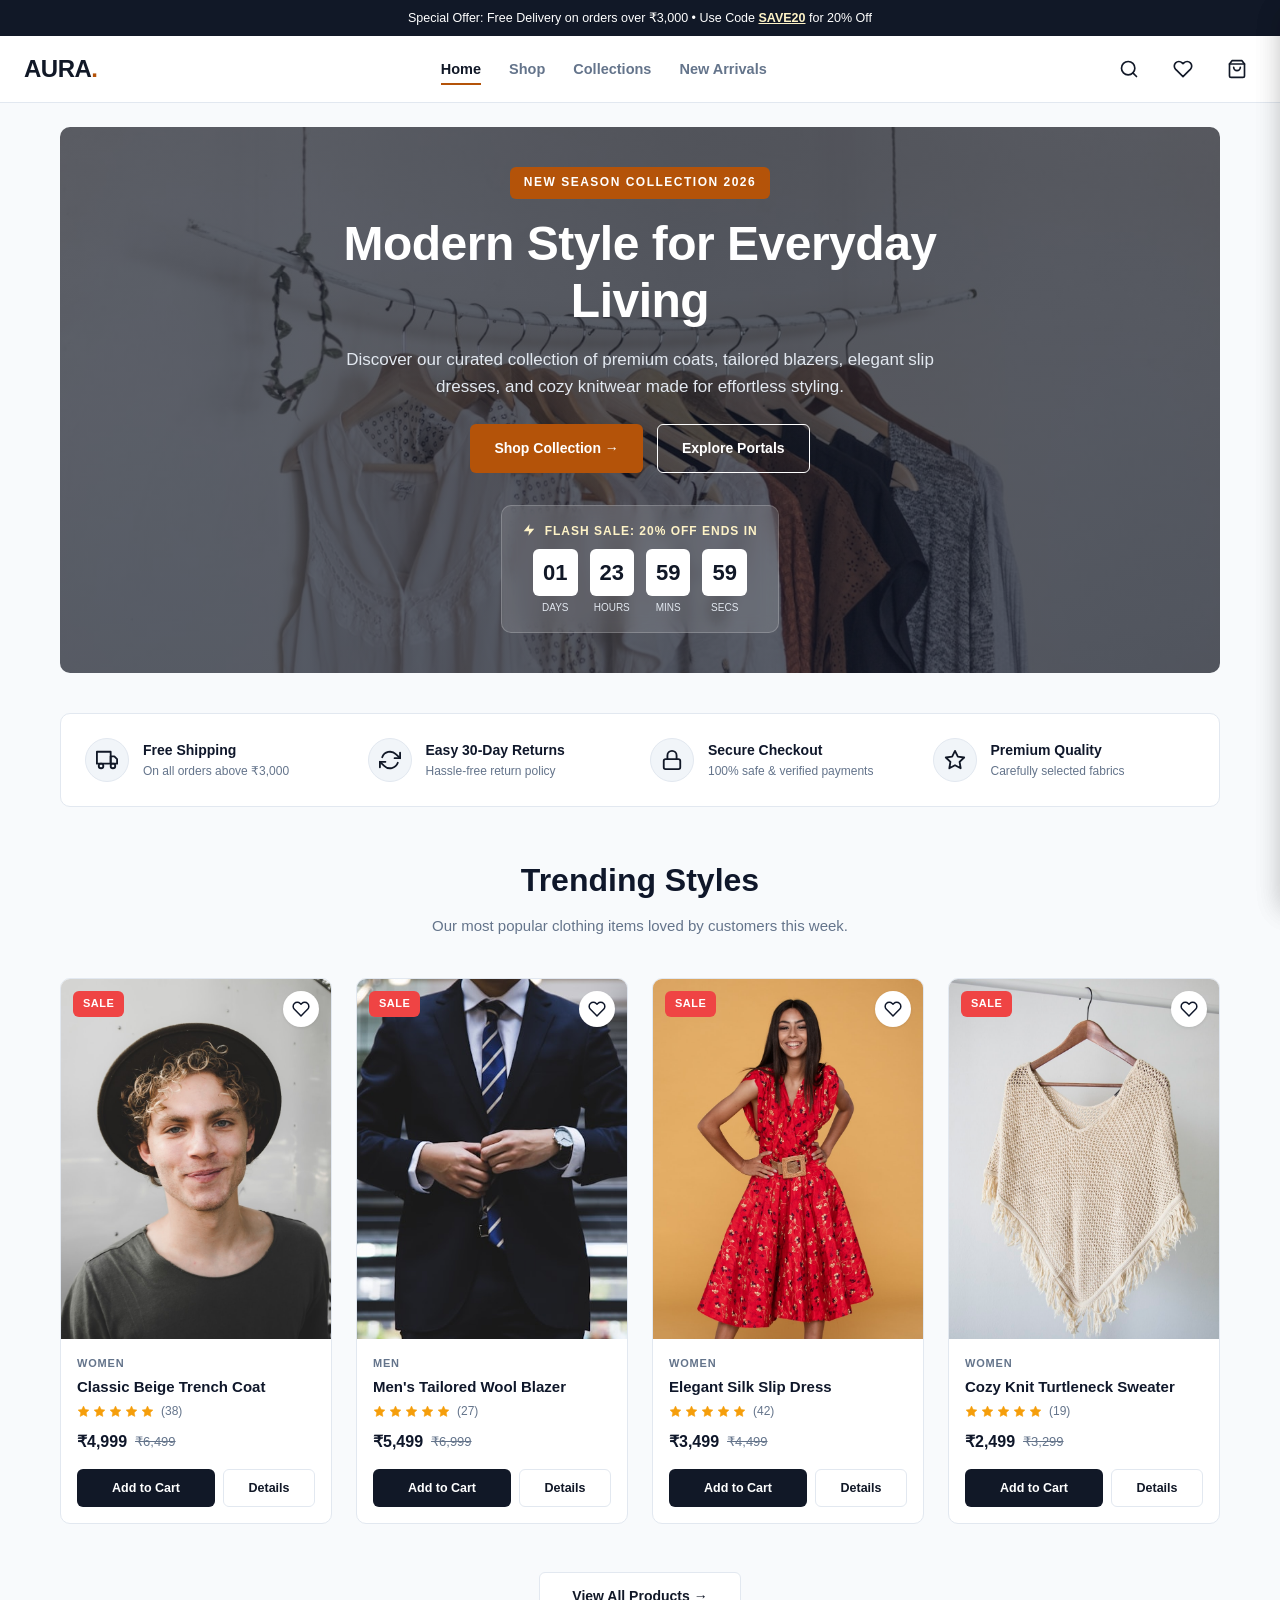
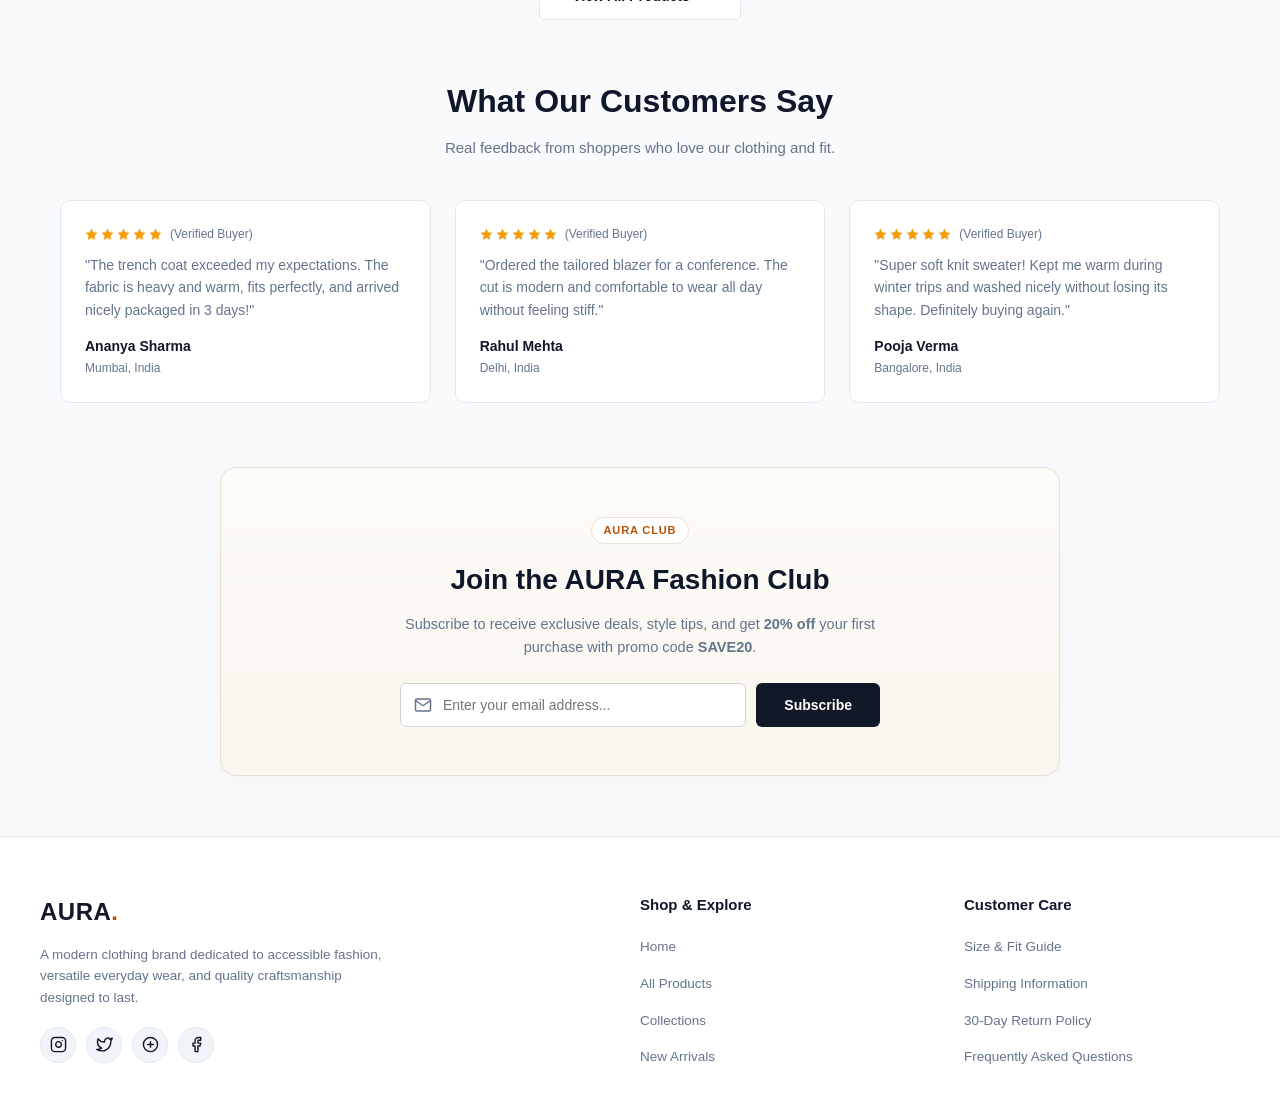
==== commit 6d7dff65: "feat: Replace all emojis with vector SVGs, remove disclaimer & duplicate footer, and remove about & " ====
--- a/index.html
+++ b/index.html
@@ -30,8 +30,7 @@
       <a href="index.html" class="active">Home</a>
       <a href="shop.html">Shop</a>
       <a href="collections.html">Collections</a>
-      <a href="about.html">About Us</a>
-      <a href="contact.html">Contact</a>
+      <a href="shop.html?category=new-arrivals">New Arrivals</a>
     </nav>
 
     <!-- Header Action Icons -->
@@ -86,7 +85,10 @@
 
         <!-- Promotional Flash Sale Countdown Timer -->
         <div class="countdown-box">
-          <span class="cd-label">⚡ Flash Sale: 20% Off Ends In</span>
+          <span class="cd-label">
+            <svg width="14" height="14" viewBox="0 0 24 24" fill="currentColor" style="display:inline-block; vertical-align:-2px; margin-right:4px;"><polygon points="13 2 3 14 12 14 11 22 21 10 12 10 13 2"></polygon></svg>
+            Flash Sale: 20% Off Ends In
+          </span>
           <div class="countdown-grid">
             <div class="countdown-item">
               <strong id="cd-days">02</strong>
@@ -112,28 +114,50 @@
     <!-- Trust Badges Strip -->
     <section class="trust-strip">
       <div class="trust-item">
-        <span class="trust-icon">🚚</span>
+        <span class="trust-icon">
+          <svg width="22" height="22" viewBox="0 0 24 24" fill="none" stroke="currentColor" stroke-width="2" stroke-linecap="round" stroke-linejoin="round">
+            <rect x="1" y="3" width="15" height="13"></rect>
+            <polygon points="16 8 20 8 23 11 23 16 16 16 16 8"></polygon>
+            <circle cx="5.5" cy="18.5" r="2.5"></circle>
+            <circle cx="18.5" cy="18.5" r="2.5"></circle>
+          </svg>
+        </span>
         <div class="trust-text">
           <h4>Free Shipping</h4>
           <p>On all orders above ₹3,000</p>
         </div>
       </div>
       <div class="trust-item">
-        <span class="trust-icon">🔄</span>
+        <span class="trust-icon">
+          <svg width="22" height="22" viewBox="0 0 24 24" fill="none" stroke="currentColor" stroke-width="2" stroke-linecap="round" stroke-linejoin="round">
+            <polyline points="23 4 23 10 17 10"></polyline>
+            <polyline points="1 20 1 14 7 14"></polyline>
+            <path d="M3.51 9a9 9 0 0 1 14.85-3.36L23 10M1 14l4.64 4.36A9 9 0 0 0 20.49 15"></path>
+          </svg>
+        </span>
         <div class="trust-text">
           <h4>Easy 30-Day Returns</h4>
           <p>Hassle-free return policy</p>
         </div>
       </div>
       <div class="trust-item">
-        <span class="trust-icon">🔒</span>
+        <span class="trust-icon">
+          <svg width="22" height="22" viewBox="0 0 24 24" fill="none" stroke="currentColor" stroke-width="2" stroke-linecap="round" stroke-linejoin="round">
+            <rect x="3" y="11" width="18" height="11" rx="2" ry="2"></rect>
+            <path d="M7 11V7a5 5 0 0 1 10 0v4"></path>
+          </svg>
+        </span>
         <div class="trust-text">
           <h4>Secure Checkout</h4>
           <p>100% safe &amp; verified payments</p>
         </div>
       </div>
       <div class="trust-item">
-        <span class="trust-icon">✨</span>
+        <span class="trust-icon">
+          <svg width="22" height="22" viewBox="0 0 24 24" fill="none" stroke="currentColor" stroke-width="2" stroke-linecap="round" stroke-linejoin="round">
+            <polygon points="12 2 15.09 8.26 22 9.27 17 14.14 18.18 21.02 12 17.77 5.82 21.02 7 14.14 2 9.27 8.91 8.26 12 2"></polygon>
+          </svg>
+        </span>
         <div class="trust-text">
           <h4>Premium Quality</h4>
           <p>Carefully selected fabrics</p>
@@ -167,7 +191,14 @@
 
       <div style="display: grid; grid-template-columns: repeat(auto-fit, minmax(280px, 1fr)); gap: 24px;">
         <div style="background: #ffffff; border: 1px solid var(--border-color); border-radius: var(--radius-md); padding: 24px;">
-          <div style="color: #f59e0b; margin-bottom: 8px;">★★★★★ <span style="color: var(--text-muted); font-size: 12px;">(Verified Buyer)</span></div>
+          <div style="display: flex; align-items: center; gap: 3px; margin-bottom: 10px;">
+            <svg class="star-icon" width="13" height="13" viewBox="0 0 24 24" fill="#f59e0b" stroke="#f59e0b" stroke-width="1"><polygon points="12 2 15.09 8.26 22 9.27 17 14.14 18.18 21.02 12 17.77 5.82 21.02 7 14.14 2 9.27 8.91 8.26 12 2"></polygon></svg>
+            <svg class="star-icon" width="13" height="13" viewBox="0 0 24 24" fill="#f59e0b" stroke="#f59e0b" stroke-width="1"><polygon points="12 2 15.09 8.26 22 9.27 17 14.14 18.18 21.02 12 17.77 5.82 21.02 7 14.14 2 9.27 8.91 8.26 12 2"></polygon></svg>
+            <svg class="star-icon" width="13" height="13" viewBox="0 0 24 24" fill="#f59e0b" stroke="#f59e0b" stroke-width="1"><polygon points="12 2 15.09 8.26 22 9.27 17 14.14 18.18 21.02 12 17.77 5.82 21.02 7 14.14 2 9.27 8.91 8.26 12 2"></polygon></svg>
+            <svg class="star-icon" width="13" height="13" viewBox="0 0 24 24" fill="#f59e0b" stroke="#f59e0b" stroke-width="1"><polygon points="12 2 15.09 8.26 22 9.27 17 14.14 18.18 21.02 12 17.77 5.82 21.02 7 14.14 2 9.27 8.91 8.26 12 2"></polygon></svg>
+            <svg class="star-icon" width="13" height="13" viewBox="0 0 24 24" fill="#f59e0b" stroke="#f59e0b" stroke-width="1"><polygon points="12 2 15.09 8.26 22 9.27 17 14.14 18.18 21.02 12 17.77 5.82 21.02 7 14.14 2 9.27 8.91 8.26 12 2"></polygon></svg>
+            <span style="color: var(--text-muted); font-size: 12px; margin-left: 5px;">(Verified Buyer)</span>
+          </div>
           <p style="color: var(--text-muted); font-size: 14px; margin-bottom: 12px; line-height: 1.6;">
             "The trench coat exceeded my expectations. The fabric is heavy and warm, fits perfectly, and arrived nicely packaged in 3 days!"
           </p>
@@ -176,7 +207,14 @@
         </div>
 
         <div style="background: #ffffff; border: 1px solid var(--border-color); border-radius: var(--radius-md); padding: 24px;">
-          <div style="color: #f59e0b; margin-bottom: 8px;">★★★★★ <span style="color: var(--text-muted); font-size: 12px;">(Verified Buyer)</span></div>
+          <div style="display: flex; align-items: center; gap: 3px; margin-bottom: 10px;">
+            <svg class="star-icon" width="13" height="13" viewBox="0 0 24 24" fill="#f59e0b" stroke="#f59e0b" stroke-width="1"><polygon points="12 2 15.09 8.26 22 9.27 17 14.14 18.18 21.02 12 17.77 5.82 21.02 7 14.14 2 9.27 8.91 8.26 12 2"></polygon></svg>
+            <svg class="star-icon" width="13" height="13" viewBox="0 0 24 24" fill="#f59e0b" stroke="#f59e0b" stroke-width="1"><polygon points="12 2 15.09 8.26 22 9.27 17 14.14 18.18 21.02 12 17.77 5.82 21.02 7 14.14 2 9.27 8.91 8.26 12 2"></polygon></svg>
+            <svg class="star-icon" width="13" height="13" viewBox="0 0 24 24" fill="#f59e0b" stroke="#f59e0b" stroke-width="1"><polygon points="12 2 15.09 8.26 22 9.27 17 14.14 18.18 21.02 12 17.77 5.82 21.02 7 14.14 2 9.27 8.91 8.26 12 2"></polygon></svg>
+            <svg class="star-icon" width="13" height="13" viewBox="0 0 24 24" fill="#f59e0b" stroke="#f59e0b" stroke-width="1"><polygon points="12 2 15.09 8.26 22 9.27 17 14.14 18.18 21.02 12 17.77 5.82 21.02 7 14.14 2 9.27 8.91 8.26 12 2"></polygon></svg>
+            <svg class="star-icon" width="13" height="13" viewBox="0 0 24 24" fill="#f59e0b" stroke="#f59e0b" stroke-width="1"><polygon points="12 2 15.09 8.26 22 9.27 17 14.14 18.18 21.02 12 17.77 5.82 21.02 7 14.14 2 9.27 8.91 8.26 12 2"></polygon></svg>
+            <span style="color: var(--text-muted); font-size: 12px; margin-left: 5px;">(Verified Buyer)</span>
+          </div>
           <p style="color: var(--text-muted); font-size: 14px; margin-bottom: 12px; line-height: 1.6;">
             "Ordered the tailored blazer for a conference. The cut is modern and comfortable to wear all day without feeling stiff."
           </p>
@@ -185,7 +223,14 @@
         </div>
 
         <div style="background: #ffffff; border: 1px solid var(--border-color); border-radius: var(--radius-md); padding: 24px;">
-          <div style="color: #f59e0b; margin-bottom: 8px;">★★★★★ <span style="color: var(--text-muted); font-size: 12px;">(Verified Buyer)</span></div>
+          <div style="display: flex; align-items: center; gap: 3px; margin-bottom: 10px;">
+            <svg class="star-icon" width="13" height="13" viewBox="0 0 24 24" fill="#f59e0b" stroke="#f59e0b" stroke-width="1"><polygon points="12 2 15.09 8.26 22 9.27 17 14.14 18.18 21.02 12 17.77 5.82 21.02 7 14.14 2 9.27 8.91 8.26 12 2"></polygon></svg>
+            <svg class="star-icon" width="13" height="13" viewBox="0 0 24 24" fill="#f59e0b" stroke="#f59e0b" stroke-width="1"><polygon points="12 2 15.09 8.26 22 9.27 17 14.14 18.18 21.02 12 17.77 5.82 21.02 7 14.14 2 9.27 8.91 8.26 12 2"></polygon></svg>
+            <svg class="star-icon" width="13" height="13" viewBox="0 0 24 24" fill="#f59e0b" stroke="#f59e0b" stroke-width="1"><polygon points="12 2 15.09 8.26 22 9.27 17 14.14 18.18 21.02 12 17.77 5.82 21.02 7 14.14 2 9.27 8.91 8.26 12 2"></polygon></svg>
+            <svg class="star-icon" width="13" height="13" viewBox="0 0 24 24" fill="#f59e0b" stroke="#f59e0b" stroke-width="1"><polygon points="12 2 15.09 8.26 22 9.27 17 14.14 18.18 21.02 12 17.77 5.82 21.02 7 14.14 2 9.27 8.91 8.26 12 2"></polygon></svg>
+            <svg class="star-icon" width="13" height="13" viewBox="0 0 24 24" fill="#f59e0b" stroke="#f59e0b" stroke-width="1"><polygon points="12 2 15.09 8.26 22 9.27 17 14.14 18.18 21.02 12 17.77 5.82 21.02 7 14.14 2 9.27 8.91 8.26 12 2"></polygon></svg>
+            <span style="color: var(--text-muted); font-size: 12px; margin-left: 5px;">(Verified Buyer)</span>
+          </div>
           <p style="color: var(--text-muted); font-size: 14px; margin-bottom: 12px; line-height: 1.6;">
             "Super soft knit sweater! Kept me warm during winter trips and washed nicely without losing its shape. Definitely buying again."
           </p>
@@ -195,17 +240,26 @@
       </div>
     </section>
 
-    <!-- Newsletter Subscription Section -->
-    <section style="background: var(--bg-surface); border: 1px solid var(--border-color); border-radius: var(--radius-md); padding: 40px 24px; text-align: center; margin-bottom: 56px;">
-      <h2 style="font-size: 26px; font-weight: 700; margin-bottom: 8px;">Join the AURA Fashion Club</h2>
-      <p style="color: var(--text-muted); font-size: 14.5px; max-width: 500px; margin: 0 auto 20px;">
-        Subscribe to our newsletter to receive exclusive deals, style tips, and get 20% off your first purchase with promo code <strong>SAVE20</strong>.
-      </p>
-      
-      <form onsubmit="subscribeNewsletter(event)" style="display: flex; gap: 8px; max-width: 440px; margin: 0 auto; flex-wrap: wrap;">
-        <input type="email" placeholder="Enter your email address..." required style="flex: 1; min-width: 220px; padding: 12px 16px; border: 1px solid var(--border-color); border-radius: var(--radius-sm); background: #ffffff;" />
-        <button type="submit" class="btn btn-primary" style="padding: 12px 24px;">Subscribe</button>
-      </form>
+    <!-- Modern Newsletter Card Section -->
+    <section class="newsletter-section">
+      <div class="newsletter-card">
+        <span class="newsletter-badge">AURA Club</span>
+        <h2>Join the AURA Fashion Club</h2>
+        <p>
+          Subscribe to receive exclusive deals, style tips, and get <strong>20% off</strong> your first purchase with promo code <strong>SAVE20</strong>.
+        </p>
+        
+        <form onsubmit="subscribeNewsletter(event)" class="newsletter-form">
+          <div class="newsletter-input-group">
+            <svg class="newsletter-mail-icon" width="18" height="18" viewBox="0 0 24 24" fill="none" stroke="currentColor" stroke-width="2" stroke-linecap="round" stroke-linejoin="round">
+              <path d="M4 4h16c1.1 0 2 .9 2 2v12c0 1.1-.9 2-2 2H4c-1.1 0-2-.9-2-2V6c0-1.1.9-2 2-2z"></path>
+              <polyline points="22,6 12,13 2,6"></polyline>
+            </svg>
+            <input type="email" placeholder="Enter your email address..." required aria-label="Email address" />
+          </div>
+          <button type="submit" class="btn btn-primary" style="padding: 12px 28px;">Subscribe</button>
+        </form>
+      </div>
     </section>
 
   </main>
@@ -213,11 +267,25 @@
   <!-- Site Footer -->
   <footer class="site-footer">
     <div class="footer-content">
-      <div class="footer-col">
-        <h3>AURA<span>.</span></h3>
+      <div class="footer-col footer-brand-col">
+        <a href="index.html" class="footer-logo">AURA<span>.</span></a>
         <p>
           A modern clothing brand dedicated to accessible fashion, versatile everyday wear, and quality craftsmanship designed to last.
         </p>
+        <div class="footer-social-links">
+          <a href="#" aria-label="Instagram" class="social-link">
+            <svg width="17" height="17" viewBox="0 0 24 24" fill="none" stroke="currentColor" stroke-width="2" stroke-linecap="round" stroke-linejoin="round"><rect x="2" y="2" width="20" height="20" rx="5" ry="5"></rect><path d="M16 11.37A4 4 0 1 1 12.63 8 4 4 0 0 1 16 11.37z"></path><line x1="17.5" y1="6.5" x2="17.51" y2="6.5"></line></svg>
+          </a>
+          <a href="#" aria-label="Twitter / X" class="social-link">
+            <svg width="17" height="17" viewBox="0 0 24 24" fill="none" stroke="currentColor" stroke-width="2" stroke-linecap="round" stroke-linejoin="round"><path d="M23 3a10.9 10.9 0 0 1-3.14 1.53 4.48 4.48 0 0 0-7.86 3v1A10.66 10.66 0 0 1 3 4s-4 9 5 13a11.64 11.64 0 0 1-7 2c9 5 20 0 20-11.5a4.5 4.5 0 0 0-.08-.83A7.72 7.72 0 0 0 23 3z"></path></svg>
+          </a>
+          <a href="#" aria-label="Pinterest" class="social-link">
+            <svg width="17" height="17" viewBox="0 0 24 24" fill="none" stroke="currentColor" stroke-width="2" stroke-linecap="round" stroke-linejoin="round"><line x1="12" y1="8" x2="12" y2="16"></line><line x1="8" y1="12" x2="16" y2="12"></line><circle cx="12" cy="12" r="10"></circle></svg>
+          </a>
+          <a href="#" aria-label="Facebook" class="social-link">
+            <svg width="17" height="17" viewBox="0 0 24 24" fill="none" stroke="currentColor" stroke-width="2" stroke-linecap="round" stroke-linejoin="round"><path d="M18 2h-3a5 5 0 0 0-5 5v3H7v4h3v8h4v-8h3l1-4h-4V7a1 1 0 0 1 1-1h3z"></path></svg>
+          </a>
+        </div>
       </div>
 
       <div class="footer-col">
@@ -231,28 +299,14 @@
       </div>
 
       <div class="footer-col">
-        <h4>Company &amp; Help</h4>
+        <h4>Customer Care</h4>
         <ul class="footer-links">
-          <li><a href="about.html">About Us</a></li>
-          <li><a href="contact.html">Contact Us</a></li>
-          <li><a href="contact.html#faq">FAQs &amp; Shipping</a></li>
           <li><a href="javascript:void(0)" onclick="openSizeGuide()">Size &amp; Fit Guide</a></li>
+          <li><a href="javascript:void(0)" onclick="openShippingInfo()">Shipping Information</a></li>
+          <li><a href="javascript:void(0)" onclick="openReturnPolicy()">30-Day Return Policy</a></li>
+          <li><a href="javascript:void(0)" onclick="openFaqModal()">Frequently Asked Questions</a></li>
         </ul>
       </div>
-
-      <div class="footer-col">
-        <h4>Stay Updated</h4>
-        <p style="margin-bottom: 12px;">Sign up for special discounts and new collection drops.</p>
-        <form onsubmit="subscribeNewsletter(event)" class="footer-newsletter">
-          <input type="email" placeholder="Your email..." required />
-          <button type="submit" class="btn btn-primary" style="width: 100%; padding: 10px;">Join Club</button>
-        </form>
-      </div>
-    </div>
-
-    <div class="footer-bottom">
-      <div>&copy; 2026 AURA Clothing Brand. Built as a Modern Fashion E-Commerce Project.</div>
-      <div>Designed with HTML, CSS &amp; Vanilla JavaScript</div>
     </div>
   </footer>
 
--- a/css/style.css
+++ b/css/style.css
@@ -452,7 +452,23 @@
 }
 
 .trust-icon {
-  font-size: 24px;
+  width: 44px;
+  height: 44px;
+  border-radius: 50%;
+  background-color: var(--bg-surface);
+  border: 1px solid var(--border-color);
+  display: flex;
+  align-items: center;
+  justify-content: center;
+  color: var(--primary);
+  flex-shrink: 0;
+  transition: all 0.2s ease;
+}
+
+.trust-item:hover .trust-icon {
+  background-color: var(--primary);
+  color: #ffffff;
+  border-color: var(--primary);
 }
 
 .trust-text h4 {
@@ -629,12 +645,20 @@
   margin-bottom: 8px;
   display: flex;
   align-items: center;
-  gap: 4px;
+  gap: 3px;
+}
+
+.star-icon {
+  display: inline-block;
+  vertical-align: middle;
+  flex-shrink: 0;
+  fill: #f59e0b;
 }
 
 .product-rating span {
   color: var(--text-muted);
   font-size: 12px;
+  margin-left: 4px;
 }
 
 .product-price {
@@ -1635,22 +1659,29 @@
 .site-footer {
   background-color: #ffffff;
   border-top: 1px solid var(--border-color);
-  padding: 48px 20px 24px;
+  padding: 56px 20px 40px;
   margin-top: 60px;
 }
 
 .footer-content {
   max-width: 1200px;
-  margin: 0 auto 36px;
+  margin: 0 auto;
   display: grid;
-  grid-template-columns: 1.5fr 1fr 1fr 1.2fr;
-  gap: 36px;
-}
-
-.footer-col h3 {
-  font-size: 22px;
+  grid-template-columns: 2fr 1fr 1fr;
+  gap: 48px;
+}
+
+.footer-logo {
+  font-size: 24px;
   font-weight: 800;
+  color: var(--primary);
+  letter-spacing: 0.5px;
+  display: inline-block;
   margin-bottom: 12px;
+}
+
+.footer-logo span {
+  color: var(--accent);
 }
 
 .footer-col h4 {
@@ -1664,6 +1695,7 @@
   color: var(--text-muted);
   font-size: 13.5px;
   line-height: 1.6;
+  max-width: 360px;
 }
 
 .footer-links {
@@ -1671,38 +1703,132 @@
 }
 
 .footer-links li {
-  margin-bottom: 10px;
+  margin-bottom: 11px;
 }
 
 .footer-links a {
   color: var(--text-muted);
   font-size: 13.5px;
+  transition: color 0.2s ease;
 }
 
 .footer-links a:hover {
   color: var(--primary);
 }
 
-.footer-newsletter input {
-  width: 100%;
-  padding: 10px 14px;
+.footer-social-links {
+  display: flex;
+  align-items: center;
+  gap: 10px;
+  margin-top: 18px;
+}
+
+.social-link {
+  width: 36px;
+  height: 36px;
+  border-radius: 50%;
+  background-color: var(--bg-surface);
   border: 1px solid var(--border-color);
-  border-radius: var(--radius-sm);
-  margin-bottom: 8px;
+  display: inline-flex;
+  align-items: center;
+  justify-content: center;
+  color: var(--text-dark);
+  transition: all 0.2s ease;
+}
+
+.social-link:hover {
+  background-color: var(--primary);
+  color: #ffffff;
+  border-color: var(--primary);
+  transform: translateY(-2px);
+}
+
+/* Modern Newsletter Card (Home Page) */
+.newsletter-section {
+  margin: 64px auto 40px;
+  max-width: 880px;
+  padding: 0 20px;
+}
+
+.newsletter-card {
+  background: linear-gradient(180deg, #fdfbf7 0%, #f9f6ef 100%);
+  border: 1px solid #e7e0d3;
+  border-radius: 16px;
+  padding: 48px 32px;
+  text-align: center;
+  box-shadow: 0 4px 20px rgba(0, 0, 0, 0.03);
+}
+
+.newsletter-badge {
+  display: inline-block;
+  font-size: 11px;
+  font-weight: 700;
+  letter-spacing: 0.08em;
+  text-transform: uppercase;
+  padding: 4px 12px;
+  border-radius: 999px;
+  background: #ffffff;
+  border: 1px solid #e7e0d3;
+  color: var(--accent);
+  margin-bottom: 14px;
+}
+
+.newsletter-card h2 {
+  font-size: 28px;
+  font-weight: 800;
+  margin-bottom: 10px;
+  color: var(--text-dark);
+}
+
+.newsletter-card p {
+  color: var(--text-muted);
+  font-size: 14.5px;
+  max-width: 520px;
+  margin: 0 auto 24px;
+  line-height: 1.6;
+}
+
+.newsletter-form {
+  display: flex;
+  gap: 10px;
+  max-width: 480px;
+  margin: 0 auto;
+  flex-wrap: wrap;
+}
+
+.newsletter-input-group {
+  position: relative;
+  flex: 1;
+  min-width: 240px;
+}
+
+.newsletter-input-group .newsletter-mail-icon {
+  position: absolute;
+  left: 14px;
+  top: 50%;
+  transform: translateY(-50%);
+  color: var(--text-muted);
+  pointer-events: none;
+}
+
+.newsletter-input-group input {
+  width: 100%;
+  padding: 13px 16px 13px 42px;
+  border: 1px solid #d6d3d1;
+  border-radius: var(--radius-sm);
+  background: #ffffff;
+  font-size: 14px;
+  transition: border-color 0.2s ease, box-shadow 0.2s ease;
+}
+
+.newsletter-input-group input:focus {
+  border-color: var(--primary);
+  box-shadow: 0 0 0 3px rgba(17, 24, 39, 0.08);
+  outline: none;
 }
 
 .footer-bottom {
-  max-width: 1200px;
-  margin: 0 auto;
-  padding-top: 24px;
-  border-top: 1px solid var(--border-color);
-  display: flex;
-  justify-content: space-between;
-  align-items: center;
-  flex-wrap: wrap;
-  gap: 12px;
-  font-size: 12.5px;
-  color: var(--text-muted);
+  display: none !important;
 }
 
 /* ==========================================================================
@@ -1711,6 +1837,7 @@
 @media (max-width: 992px) {
   .footer-content {
     grid-template-columns: 1fr 1fr;
+    gap: 36px;
   }
 
   .pdp-grid {
